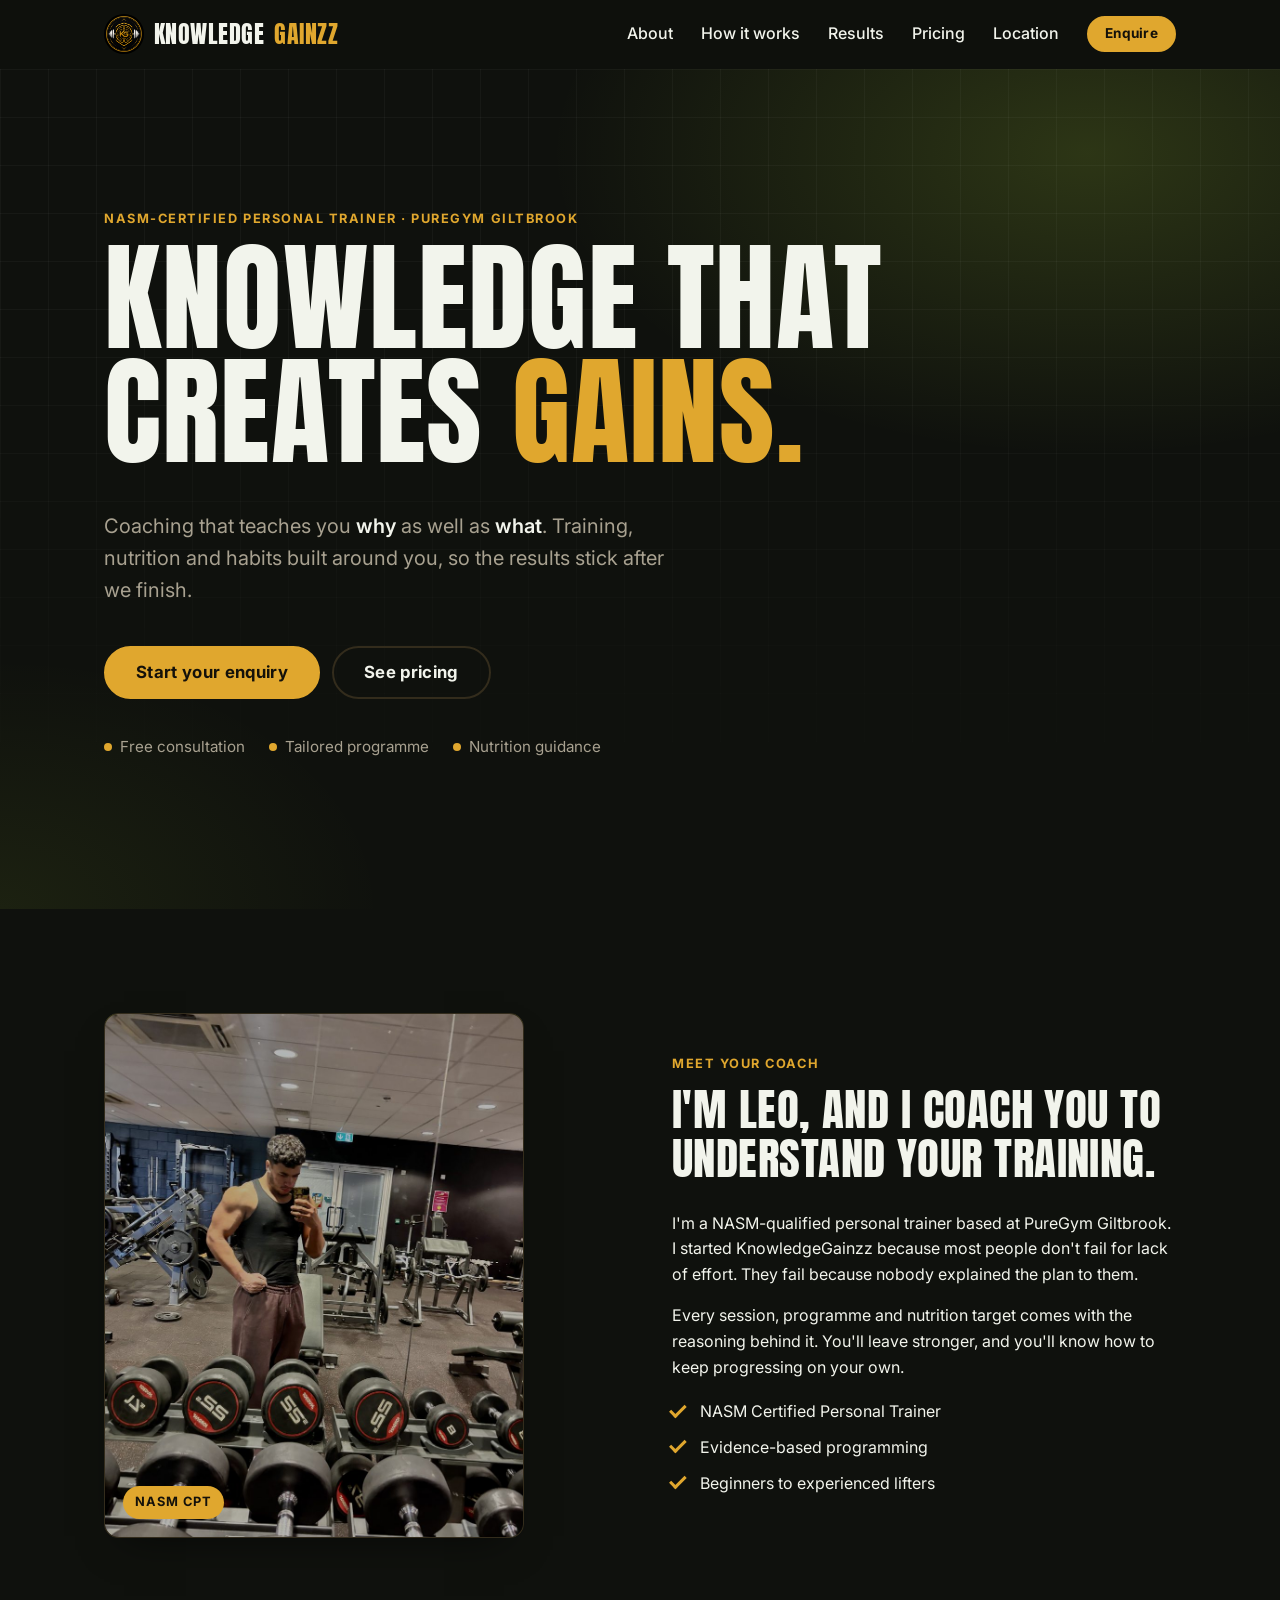
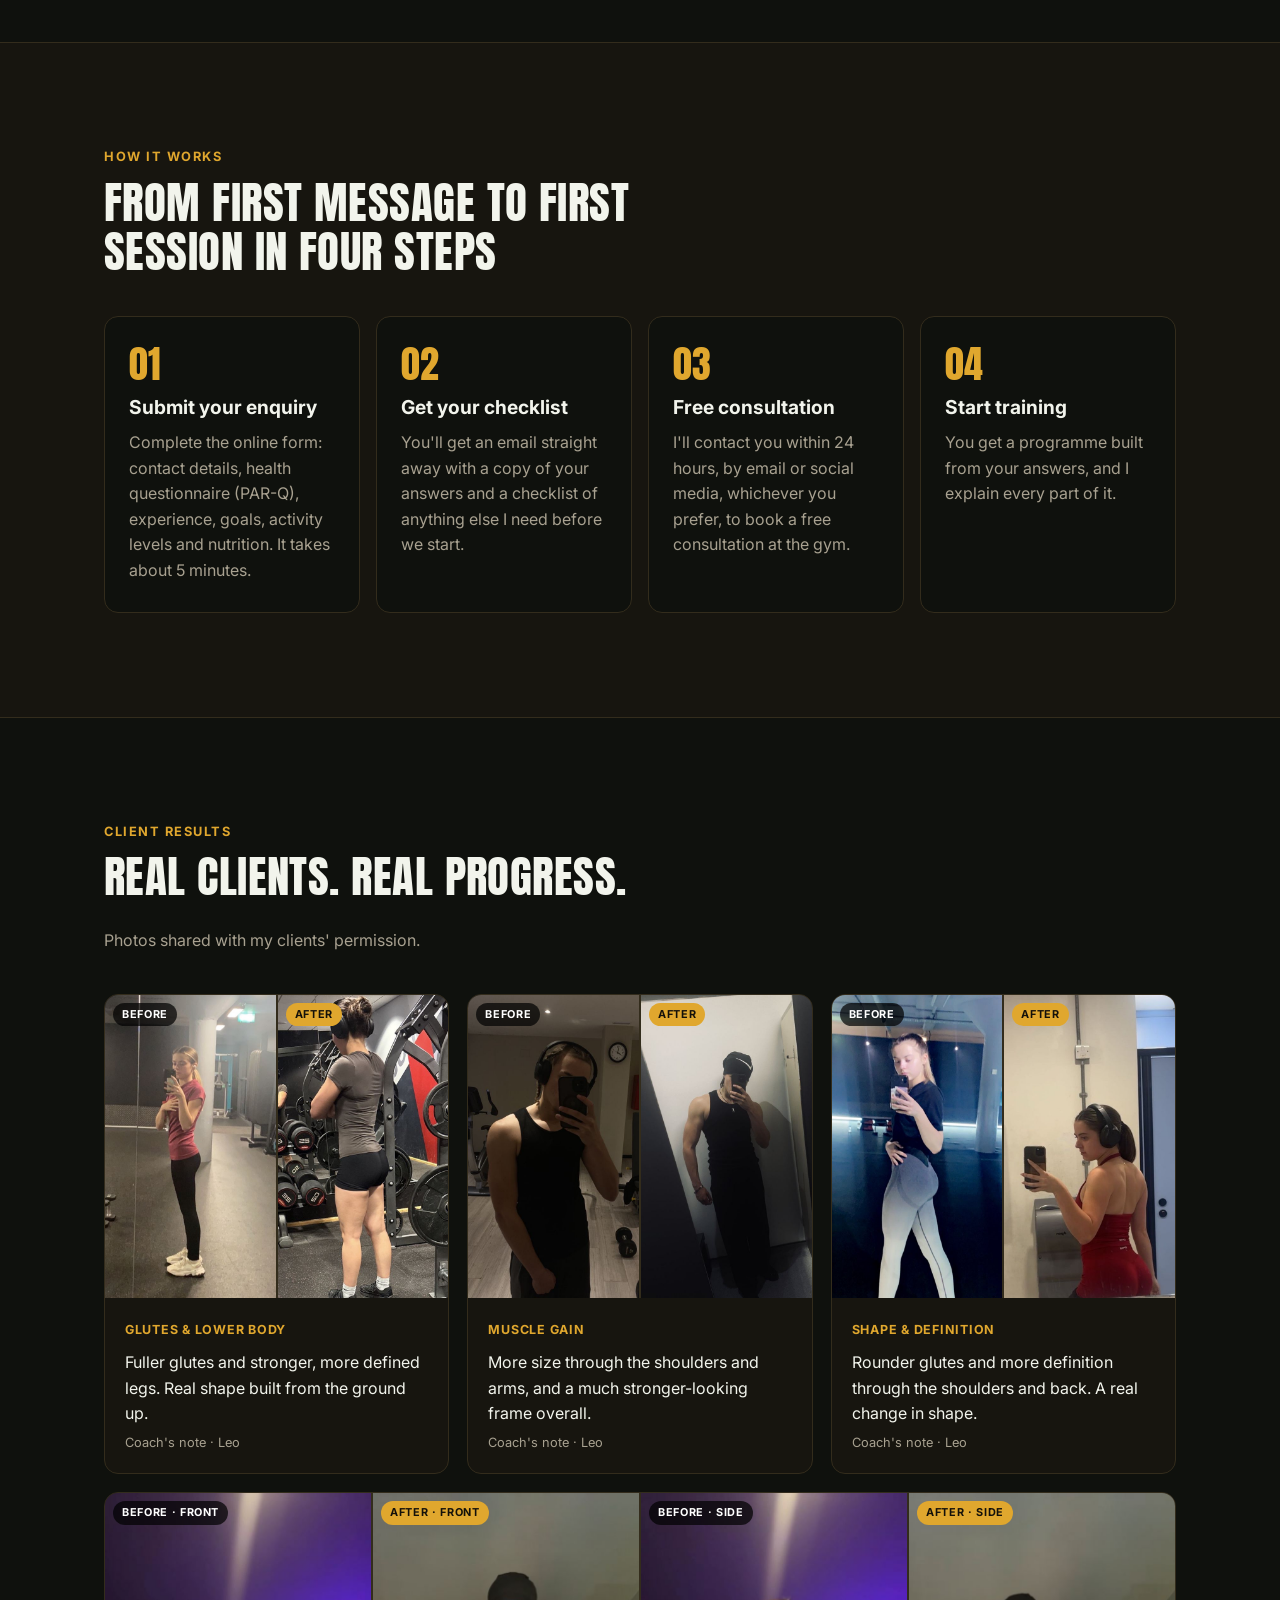
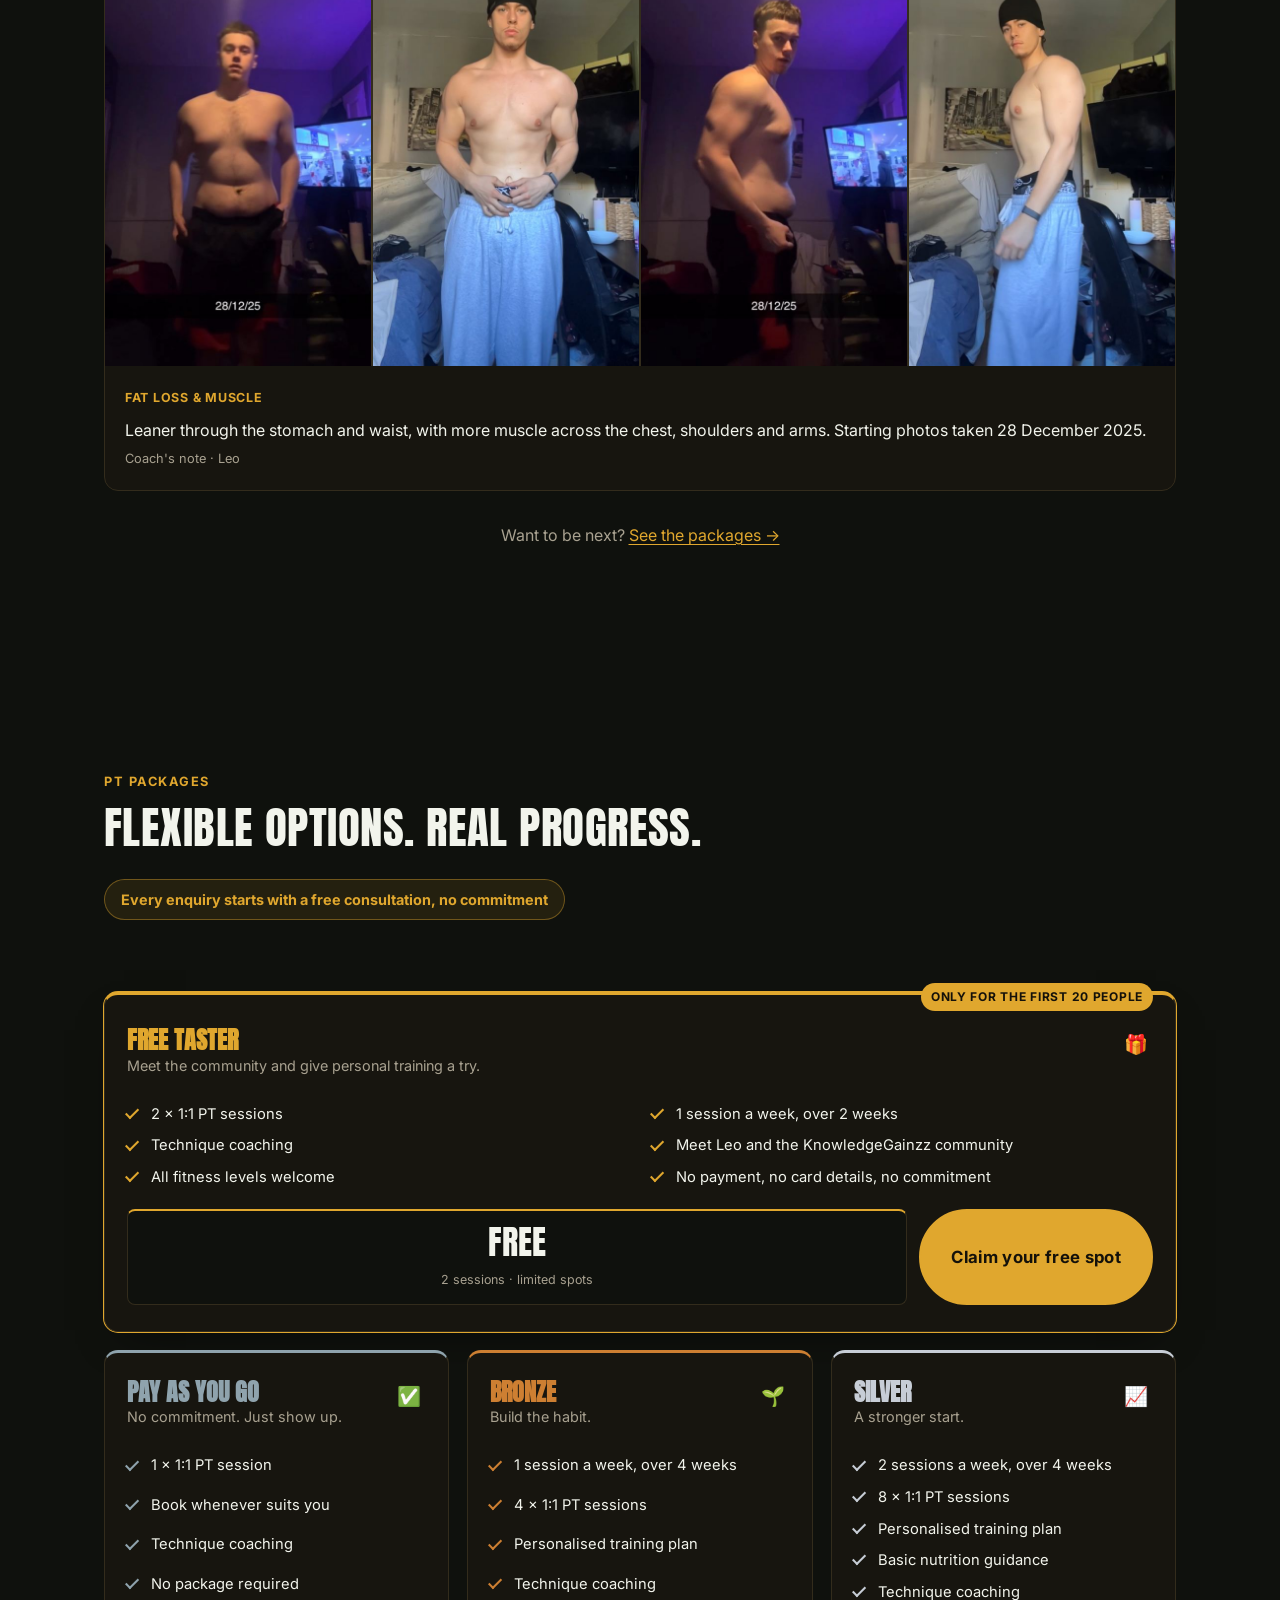
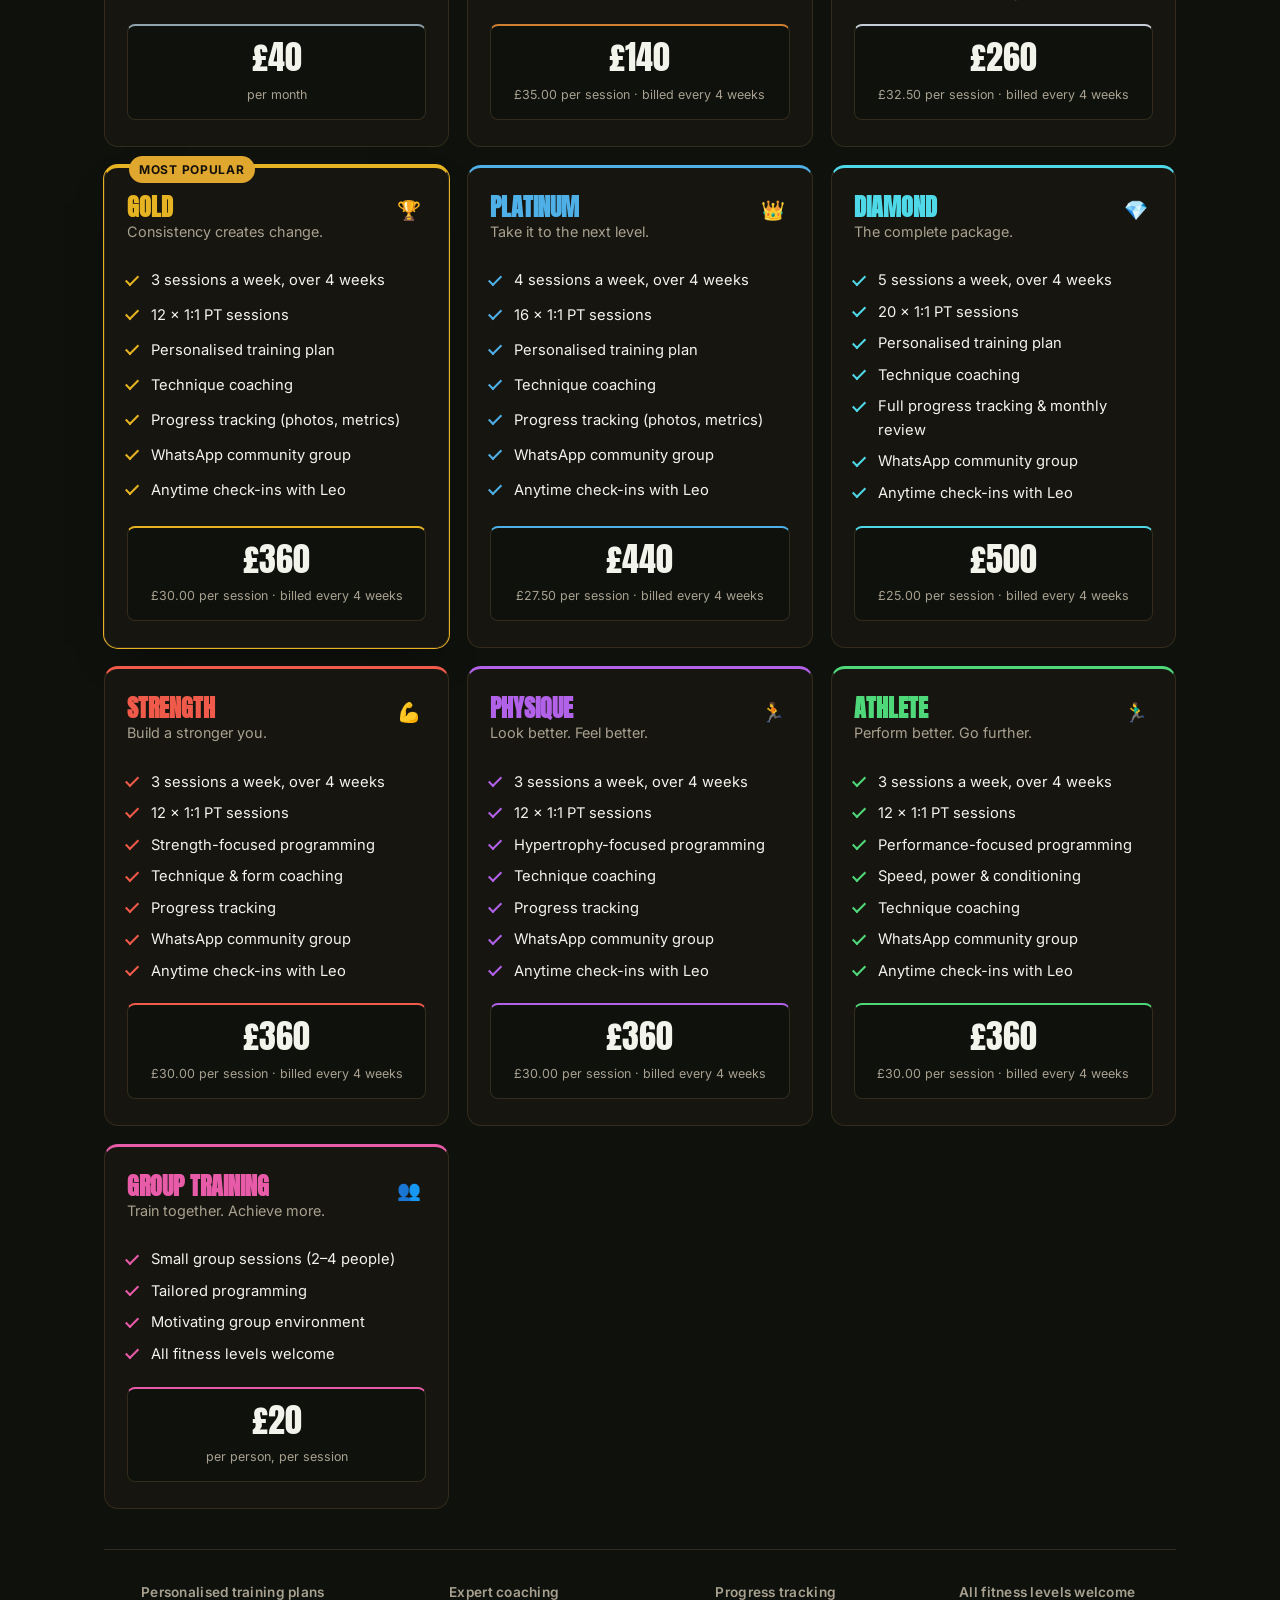
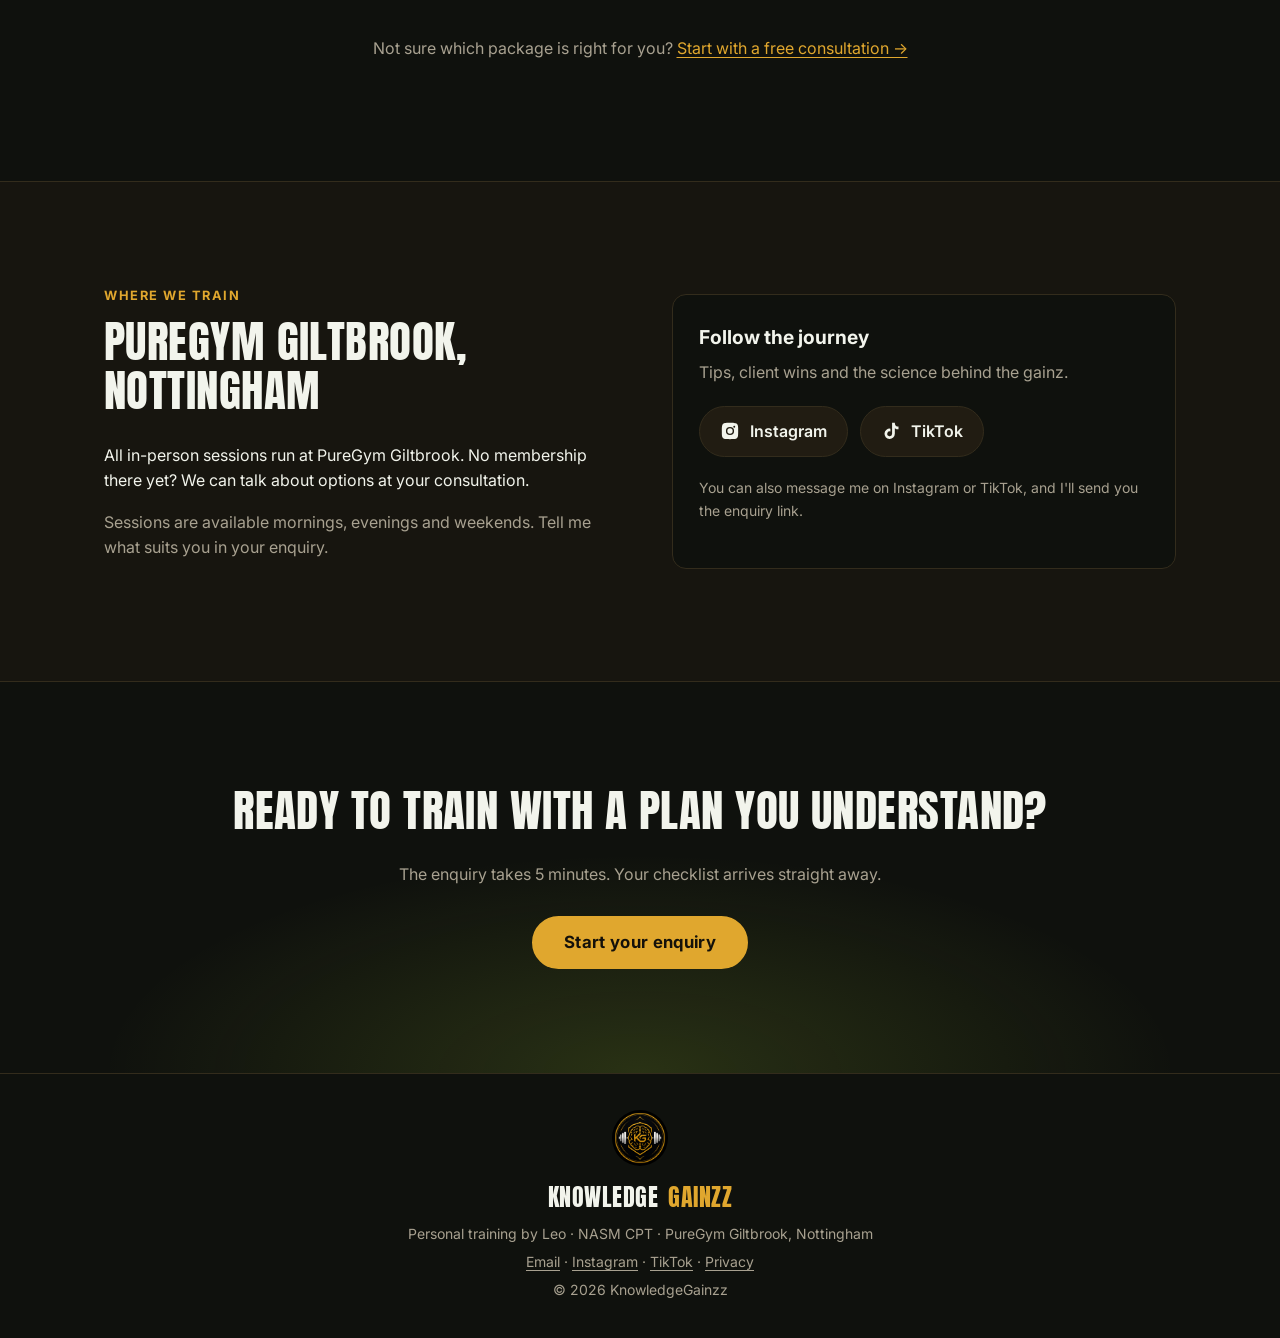
==== index.html @ 0b2695f0 "Reduce the free taster from 4 sessions to 2 Co-Authored-By: Claude Opus 5.5 <noreply@anthropic.com> " ====
<!DOCTYPE html>
<html lang="en-GB">
<head>
  <meta charset="UTF-8">
  <meta name="viewport" content="width=device-width, initial-scale=1">
  <title>KnowledgeGainzz | Personal Training at PureGym Giltbrook</title>
  <meta name="description" content="NASM-certified personal training with Leo at PureGym Giltbrook, Nottingham. Coaching built on knowledge: training, nutrition and habits that last.">
  <link rel="icon" href="assets/favicon.svg" type="image/svg+xml">
  <link rel="preconnect" href="https://fonts.googleapis.com">
  <link rel="preconnect" href="https://fonts.gstatic.com" crossorigin>
  <link href="https://fonts.googleapis.com/css2?family=Anton&family=Inter:wght@400;500;600;700&display=swap" rel="stylesheet">
  <link rel="stylesheet" href="css/styles.css">
</head>
<body>
  <a class="skip-link" href="#main">Skip to content</a>

  <header class="site-header">
    <div class="container nav-wrap">
      <a href="index.html" class="logo" aria-label="KnowledgeGainzz home">
        <img src="assets/logo.jpg" alt="" class="logo-img">
        Knowledge<span>Gainzz</span>
      </a>
      <button class="nav-toggle" aria-expanded="false" aria-controls="site-nav" aria-label="Open menu">
        <span></span><span></span><span></span>
      </button>
      <nav id="site-nav" class="site-nav">
        <a href="#about">About</a>
        <a href="#how">How it works</a>
        <a href="#results">Results</a>
        <a href="#pricing">Pricing</a>
        <a href="#location">Location</a>
        <a href="enquire.html" class="btn btn-sm">Enquire</a>
      </nav>
    </div>
  </header>

  <main id="main">
    <!-- HERO -->
    <section class="hero">
      <div class="container hero-inner">
        <p class="eyebrow">NASM-certified personal trainer &middot; PureGym Giltbrook</p>
        <h1 class="hero-title">Knowledge that<br>creates <span>gains.</span></h1>
        <p class="hero-sub">Coaching that teaches you <em>why</em> as well as <em>what</em>. Training, nutrition and habits built around you, so the results stick after we finish.</p>
        <div class="hero-actions">
          <a href="enquire.html" class="btn btn-lg">Start your enquiry</a>
          <a href="#pricing" class="btn btn-ghost btn-lg">See pricing</a>
        </div>
        <ul class="hero-points">
          <li>Free consultation</li>
          <li>Tailored programme</li>
          <li>Nutrition guidance</li>
        </ul>
      </div>
    </section>

    <!-- ABOUT -->
    <section id="about" class="section">
      <div class="container split reveal">
        <div class="about-card">
          <img class="about-photo" src="assets/leo-photo.jpg" alt="Leo, KnowledgeGainzz personal trainer, training at PureGym Giltbrook">
          <span class="badge">NASM CPT</span>
        </div>
        <div>
          <p class="eyebrow">Meet your coach</p>
          <h2>I'm Leo, and I coach you to understand your training.</h2>
          <p>I'm a NASM-qualified personal trainer based at PureGym Giltbrook. I started KnowledgeGainzz because most people don't fail for lack of effort. They fail because nobody explained the plan to them.</p>
          <p>Every session, programme and nutrition target comes with the reasoning behind it. You'll leave stronger, and you'll know how to keep progressing on your own.</p>
          <ul class="ticks">
            <li>NASM Certified Personal Trainer</li>
            <li>Evidence-based programming</li>
            <li>Beginners to experienced lifters</li>
          </ul>
        </div>
      </div>
    </section>

    <!-- HOW IT WORKS -->
    <section id="how" class="section section-alt">
      <div class="container">
        <div class="section-head reveal">
          <p class="eyebrow">How it works</p>
          <h2>From first message to first session in four steps</h2>
        </div>
        <ol class="steps">
          <li class="step reveal">
            <span class="step-num">01</span>
            <h3>Submit your enquiry</h3>
            <p>Complete the online form: contact details, health questionnaire (PAR-Q), experience, goals, activity levels and nutrition. It takes about 5 minutes.</p>
          </li>
          <li class="step reveal">
            <span class="step-num">02</span>
            <h3>Get your checklist</h3>
            <p>You'll get an email straight away with a copy of your answers and a checklist of anything else I need before we start.</p>
          </li>
          <li class="step reveal">
            <span class="step-num">03</span>
            <h3>Free consultation</h3>
            <p>I'll contact you within 24 hours, by email or social media, whichever you prefer, to book a free consultation at the gym.</p>
          </li>
          <li class="step reveal">
            <span class="step-num">04</span>
            <h3>Start training</h3>
            <p>You get a programme built from your answers, and I explain every part of it.</p>
          </li>
        </ol>
      </div>
    </section>

    <!-- CLIENT RESULTS -->
    <section id="results" class="section">
      <div class="container">
        <div class="section-head reveal">
          <p class="eyebrow">Client results</p>
          <h2>Real clients. Real progress.</h2>
          <p class="muted">Photos shared with my clients' permission.</p>
        </div>

        <div class="results-grid">
          <article class="result-card reveal">
            <div class="result-pair">
              <figure><img src="assets/results/client1-before.jpg" width="540" height="960" loading="lazy" alt="Client 1 before training with KnowledgeGainzz"><figcaption>Before</figcaption></figure>
              <figure class="after"><img src="assets/results/client1-after.jpg" width="540" height="960" loading="lazy" alt="Client 1 after training with KnowledgeGainzz"><figcaption>After</figcaption></figure>
            </div>
            <div class="result-body">
              <span class="result-tag">Glutes &amp; lower body</span>
              <p class="result-note">Fuller glutes and stronger, more defined legs. Real shape built from the ground up.</p>
              <p class="result-by">Coach's note &middot; Leo</p>
            </div>
          </article>

          <article class="result-card reveal">
            <div class="result-pair">
              <figure><img src="assets/results/client2-before.jpg" width="540" height="960" loading="lazy" alt="Client 2 before training with KnowledgeGainzz"><figcaption>Before</figcaption></figure>
              <figure class="after"><img src="assets/results/client2-after.jpg" width="540" height="960" loading="lazy" alt="Client 2 after training with KnowledgeGainzz"><figcaption>After</figcaption></figure>
            </div>
            <div class="result-body">
              <span class="result-tag">Muscle gain</span>
              <p class="result-note">More size through the shoulders and arms, and a much stronger-looking frame overall.</p>
              <p class="result-by">Coach's note &middot; Leo</p>
            </div>
          </article>

          <article class="result-card reveal">
            <div class="result-pair">
              <figure><img src="assets/results/client3-before.jpg" width="540" height="960" loading="lazy" alt="Client 3 before training with KnowledgeGainzz"><figcaption>Before</figcaption></figure>
              <figure class="after"><img src="assets/results/client3-after.jpg" width="540" height="960" loading="lazy" alt="Client 3 after training with KnowledgeGainzz"><figcaption>After</figcaption></figure>
            </div>
            <div class="result-body">
              <span class="result-tag">Shape &amp; definition</span>
              <p class="result-note">Rounder glutes and more definition through the shoulders and back. A real change in shape.</p>
              <p class="result-by">Coach's note &middot; Leo</p>
            </div>
          </article>

          <article class="result-card result-card-wide reveal">
            <div class="result-pair">
              <figure><img src="assets/results/client4-front-before.jpg" width="540" height="960" loading="lazy" alt="Client 4 front view before training with KnowledgeGainzz"><figcaption>Before &middot; front</figcaption></figure>
              <figure class="after"><img src="assets/results/client4-front-after.jpg" width="540" height="960" loading="lazy" alt="Client 4 front view after training with KnowledgeGainzz"><figcaption>After &middot; front</figcaption></figure>
              <figure><img src="assets/results/client4-side-before.jpg" width="540" height="960" loading="lazy" alt="Client 4 side view before training with KnowledgeGainzz"><figcaption>Before &middot; side</figcaption></figure>
              <figure class="after"><img src="assets/results/client4-side-after.jpg" width="540" height="960" loading="lazy" alt="Client 4 side view after training with KnowledgeGainzz"><figcaption>After &middot; side</figcaption></figure>
            </div>
            <div class="result-body">
              <span class="result-tag">Fat loss &amp; muscle</span>
              <p class="result-note">Leaner through the stomach and waist, with more muscle across the chest, shoulders and arms. Starting photos taken 28 December 2025.</p>
              <p class="result-by">Coach's note &middot; Leo</p>
            </div>
          </article>
        </div>

        <p class="center muted reveal" style="margin-top: 32px;">Want to be next? <a href="#pricing">See the packages &rarr;</a></p>
      </div>
    </section>

    <!-- PRICING -->
    <section id="pricing" class="section">
      <div class="container">
        <div class="section-head reveal">
          <p class="eyebrow">PT packages</p>
          <h2>Flexible options. Real progress.</h2>
          <p class="pricing-note">Every enquiry starts with a free consultation, no commitment</p>
        </div>

        <div class="pricing-grid">
          <article class="price-card tier-free price-card-featured price-card-free reveal" id="free-taster">
            <span class="card-tag card-tag-right">Only for the first 20 people</span>
            <div class="price-head">
              <div>
                <h3 class="price-name">Free Taster</h3>
                <p class="price-tagline">Meet the community and give personal training a try.</p>
              </div>
              <span class="price-icon" aria-hidden="true">&#127873;</span>
            </div>
            <ul class="price-features">
              <li>2 &times; 1:1 PT sessions</li>
              <li>1 session a week, over 2 weeks</li>
              <li>Technique coaching</li>
              <li>Meet Leo and the KnowledgeGainzz community</li>
              <li>All fitness levels welcome</li>
              <li>No payment, no card details, no commitment</li>
            </ul>
            <div class="price-free-foot">
              <div class="price-tag">
                <span class="price-amount">FREE</span>
                <span class="price-per">2 sessions &middot; limited spots</span>
              </div>
              <a class="btn btn-lg" href="enquire.html?bundle=free">Claim your free spot</a>
            </div>
          </article>

          <article class="price-card tier-payg reveal">
            <div class="price-head">
              <div>
                <h3 class="price-name">Pay As You Go</h3>
                <p class="price-tagline">No commitment. Just show up.</p>
              </div>
              <span class="price-icon" aria-hidden="true">&#9989;</span>
            </div>
            <ul class="price-features">
              <li>1 &times; 1:1 PT session</li>
              <li>Book whenever suits you</li>
              <li>Technique coaching</li>
              <li>No package required</li>
            </ul>
            <div class="price-tag">
              <span class="price-amount">&pound;40</span>
              <span class="price-per">per month</span>
            </div>
          </article>

          <article class="price-card tier-bronze reveal">
            <div class="price-head">
              <div>
                <h3 class="price-name">Bronze</h3>
                <p class="price-tagline">Build the habit.</p>
              </div>
              <span class="price-icon" aria-hidden="true">&#127793;</span>
            </div>
            <ul class="price-features">
              <li>1 session a week, over 4 weeks</li>
              <li>4 &times; 1:1 PT sessions</li>
              <li>Personalised training plan</li>
              <li>Technique coaching</li>
            </ul>
            <div class="price-tag">
              <span class="price-amount">&pound;140</span>
              <span class="price-per">&pound;35.00 per session &middot; billed every 4 weeks</span>
            </div>
          </article>

          <article class="price-card tier-silver reveal">
            <div class="price-head">
              <div>
                <h3 class="price-name">Silver</h3>
                <p class="price-tagline">A stronger start.</p>
              </div>
              <span class="price-icon" aria-hidden="true">&#128200;</span>
            </div>
            <ul class="price-features">
              <li>2 sessions a week, over 4 weeks</li>
              <li>8 &times; 1:1 PT sessions</li>
              <li>Personalised training plan</li>
              <li>Basic nutrition guidance</li>
              <li>Technique coaching</li>
            </ul>
            <div class="price-tag">
              <span class="price-amount">&pound;260</span>
              <span class="price-per">&pound;32.50 per session &middot; billed every 4 weeks</span>
            </div>
          </article>

          <article class="price-card tier-gold price-card-featured reveal">
            <span class="card-tag">Most popular</span>
            <div class="price-head">
              <div>
                <h3 class="price-name">Gold</h3>
                <p class="price-tagline">Consistency creates change.</p>
              </div>
              <span class="price-icon" aria-hidden="true">&#127942;</span>
            </div>
            <ul class="price-features">
              <li>3 sessions a week, over 4 weeks</li>
              <li>12 &times; 1:1 PT sessions</li>
              <li>Personalised training plan</li>
              <li>Technique coaching</li>
              <li>Progress tracking (photos, metrics)</li>
              <li>WhatsApp community group</li>
              <li>Anytime check-ins with Leo</li>
            </ul>
            <div class="price-tag">
              <span class="price-amount">&pound;360</span>
              <span class="price-per">&pound;30.00 per session &middot; billed every 4 weeks</span>
            </div>
          </article>

          <article class="price-card tier-platinum reveal">
            <div class="price-head">
              <div>
                <h3 class="price-name">Platinum</h3>
                <p class="price-tagline">Take it to the next level.</p>
              </div>
              <span class="price-icon" aria-hidden="true">&#128081;</span>
            </div>
            <ul class="price-features">
              <li>4 sessions a week, over 4 weeks</li>
              <li>16 &times; 1:1 PT sessions</li>
              <li>Personalised training plan</li>
              <li>Technique coaching</li>
              <li>Progress tracking (photos, metrics)</li>
              <li>WhatsApp community group</li>
              <li>Anytime check-ins with Leo</li>
            </ul>
            <div class="price-tag">
              <span class="price-amount">&pound;440</span>
              <span class="price-per">&pound;27.50 per session &middot; billed every 4 weeks</span>
            </div>
          </article>

          <article class="price-card tier-diamond reveal">
            <div class="price-head">
              <div>
                <h3 class="price-name">Diamond</h3>
                <p class="price-tagline">The complete package.</p>
              </div>
              <span class="price-icon" aria-hidden="true">&#128142;</span>
            </div>
            <ul class="price-features">
              <li>5 sessions a week, over 4 weeks</li>
              <li>20 &times; 1:1 PT sessions</li>
              <li>Personalised training plan</li>
              <li>Technique coaching</li>
              <li>Full progress tracking &amp; monthly review</li>
              <li>WhatsApp community group</li>
              <li>Anytime check-ins with Leo</li>
            </ul>
            <div class="price-tag">
              <span class="price-amount">&pound;500</span>
              <span class="price-per">&pound;25.00 per session &middot; billed every 4 weeks</span>
            </div>
          </article>

          <article class="price-card tier-strength reveal">
            <div class="price-head">
              <div>
                <h3 class="price-name">Strength</h3>
                <p class="price-tagline">Build a stronger you.</p>
              </div>
              <span class="price-icon" aria-hidden="true">&#128170;</span>
            </div>
            <ul class="price-features">
              <li>3 sessions a week, over 4 weeks</li>
              <li>12 &times; 1:1 PT sessions</li>
              <li>Strength-focused programming</li>
              <li>Technique &amp; form coaching</li>
              <li>Progress tracking</li>
              <li>WhatsApp community group</li>
              <li>Anytime check-ins with Leo</li>
            </ul>
            <div class="price-tag">
              <span class="price-amount">&pound;360</span>
              <span class="price-per">&pound;30.00 per session &middot; billed every 4 weeks</span>
            </div>
          </article>

          <article class="price-card tier-physique reveal">
            <div class="price-head">
              <div>
                <h3 class="price-name">Physique</h3>
                <p class="price-tagline">Look better. Feel better.</p>
              </div>
              <span class="price-icon" aria-hidden="true">&#127939;</span>
            </div>
            <ul class="price-features">
              <li>3 sessions a week, over 4 weeks</li>
              <li>12 &times; 1:1 PT sessions</li>
              <li>Hypertrophy-focused programming</li>
              <li>Technique coaching</li>
              <li>Progress tracking</li>
              <li>WhatsApp community group</li>
              <li>Anytime check-ins with Leo</li>
            </ul>
            <div class="price-tag">
              <span class="price-amount">&pound;360</span>
              <span class="price-per">&pound;30.00 per session &middot; billed every 4 weeks</span>
            </div>
          </article>

          <article class="price-card tier-athlete reveal">
            <div class="price-head">
              <div>
                <h3 class="price-name">Athlete</h3>
                <p class="price-tagline">Perform better. Go further.</p>
              </div>
              <span class="price-icon" aria-hidden="true">&#127939;&#8205;&#9794;&#65039;</span>
            </div>
            <ul class="price-features">
              <li>3 sessions a week, over 4 weeks</li>
              <li>12 &times; 1:1 PT sessions</li>
              <li>Performance-focused programming</li>
              <li>Speed, power &amp; conditioning</li>
              <li>Technique coaching</li>
              <li>WhatsApp community group</li>
              <li>Anytime check-ins with Leo</li>
            </ul>
            <div class="price-tag">
              <span class="price-amount">&pound;360</span>
              <span class="price-per">&pound;30.00 per session &middot; billed every 4 weeks</span>
            </div>
          </article>

          <article class="price-card tier-group reveal">
            <div class="price-head">
              <div>
                <h3 class="price-name">Group Training</h3>
                <p class="price-tagline">Train together. Achieve more.</p>
              </div>
              <span class="price-icon" aria-hidden="true">&#128101;</span>
            </div>
            <ul class="price-features">
              <li>Small group sessions (2&ndash;4 people)</li>
              <li>Tailored programming</li>
              <li>Motivating group environment</li>
              <li>All fitness levels welcome</li>
            </ul>
            <div class="price-tag">
              <span class="price-amount">&pound;20</span>
              <span class="price-per">per person, per session</span>
            </div>
          </article>
        </div>

        <div class="pricing-perks reveal">
          <div>Personalised training plans</div>
          <div>Expert coaching</div>
          <div>Progress tracking</div>
          <div>All fitness levels welcome</div>
        </div>

        <p class="center muted reveal" style="margin-top: 32px;">Not sure which package is right for you? <a href="enquire.html">Start with a free consultation &rarr;</a></p>
      </div>
    </section>

    <!-- LOCATION + SOCIALS -->
    <section id="location" class="section section-alt">
      <div class="container split reveal">
        <div>
          <p class="eyebrow">Where we train</p>
          <h2>PureGym Giltbrook, Nottingham</h2>
          <p>All in-person sessions run at PureGym Giltbrook. No membership there yet? We can talk about options at your consultation.</p>
          <p class="muted">Sessions are available mornings, evenings and weekends. Tell me what suits you in your enquiry.</p>
        </div>
        <div class="social-box">
          <h3>Follow the journey</h3>
          <p>Tips, client wins and the science behind the gainz.</p>
          <div class="social-links">
            <a data-social="instagram" href="#" target="_blank" rel="noopener" class="social-btn">
              <svg viewBox="0 0 24 24" aria-hidden="true"><path d="M12 2.2c3.2 0 3.6 0 4.8.1 1.2.1 1.8.2 2.2.4.6.2 1 .5 1.4.9.4.4.7.8.9 1.4.2.4.4 1 .4 2.2.1 1.3.1 1.6.1 4.8s0 3.6-.1 4.8c-.1 1.2-.2 1.8-.4 2.2-.2.6-.5 1-.9 1.4-.4.4-.8.7-1.4.9-.4.2-1 .4-2.2.4-1.3.1-1.6.1-4.8.1s-3.6 0-4.8-.1c-1.2-.1-1.8-.2-2.2-.4-.6-.2-1-.5-1.4-.9-.4-.4-.7-.8-.9-1.4-.2-.4-.4-1-.4-2.2C2.2 15.6 2.2 15.2 2.2 12s0-3.6.1-4.8c.1-1.2.2-1.8.4-2.2.2-.6.5-1 .9-1.4.4-.4.8-.7 1.4-.9.4-.2 1-.4 2.2-.4C8.4 2.2 8.8 2.2 12 2.2zm0 4.9a4.9 4.9 0 1 0 0 9.8 4.9 4.9 0 0 0 0-9.8zm0 8.1a3.2 3.2 0 1 1 0-6.4 3.2 3.2 0 0 1 0 6.4zm5.1-9.4a1.1 1.1 0 1 0 0 2.3 1.1 1.1 0 0 0 0-2.3z"/></svg>
              Instagram
            </a>
            <a data-social="tiktok" href="#" target="_blank" rel="noopener" class="social-btn">
              <svg viewBox="0 0 24 24" aria-hidden="true"><path d="M16.6 2h-3.3v13.4a2.9 2.9 0 1 1-2-2.8V9.2a6.2 6.2 0 1 0 5.3 6.2V8.6a7.6 7.6 0 0 0 4.4 1.4V6.7a4.4 4.4 0 0 1-4.4-4.4z"/></svg>
              TikTok
            </a>
          </div>
          <p class="small muted">You can also message me on Instagram or TikTok, and I'll send you the enquiry link.</p>
        </div>
      </div>
    </section>

    <!-- FINAL CTA -->
    <section class="section cta-band">
      <div class="container center reveal">
        <h2>Ready to train with a plan you understand?</h2>
        <p>The enquiry takes 5 minutes. Your checklist arrives straight away.</p>
        <a href="enquire.html" class="btn btn-lg">Start your enquiry</a>
      </div>
    </section>
  </main>

  <footer class="site-footer">
    <div class="container footer-inner">
      <img src="assets/logo.jpg" alt="KnowledgeGainzz" class="footer-logo-img">
      <p class="logo" style="justify-content:center;">Knowledge<span>Gainzz</span></p>
      <p class="small muted">Personal training by Leo &middot; NASM CPT &middot; PureGym Giltbrook, Nottingham</p>
      <p class="small muted">
        <a data-email href="#">Email</a> &middot;
        <a data-social="instagram" href="#" target="_blank" rel="noopener">Instagram</a> &middot;
        <a data-social="tiktok" href="#" target="_blank" rel="noopener">TikTok</a> &middot;
        <a href="privacy.html">Privacy</a>
      </p>
      <p class="small muted">&copy; <span data-year></span> KnowledgeGainzz</p>
    </div>
  </footer>

  <script src="js/config.js"></script>
  <script src="js/main.js"></script>
</body>
</html>
---- css/styles.css ----
/* ==========================================================
   KnowledgeGainzz — styles
   Plain CSS, mobile-first. Brand colours live in :root.
   ========================================================== */

:root {
  --bg: #0f110d;
  --surface: #17150f;
  --surface-2: #211c12;
  --border: #332c1c;
  --text: #f2f4ec;
  --muted: #a8a190;
  --accent: #e0a72e;
  --accent-hover: #f2ba4a;
  --accent-ink: #14110a;
  --warn: #ffb547;
  --error: #ff6b5b;

  /* pricing tier accents */
  --tier-payg: #8fa3ad;
  --tier-bronze: #cd7f32;
  --tier-silver: #c7cdd6;
  --tier-gold: #e6b422;
  --tier-platinum: #4fb0e8;
  --tier-diamond: #4fd8e8;
  --tier-strength: #ef5a4a;
  --tier-physique: #b262e8;
  --tier-athlete: #4fd87a;
  --tier-group: #e85ba8;

  --font-display: "Anton", "Arial Narrow", Impact, sans-serif;
  --font-body: "Inter", system-ui, -apple-system, "Segoe UI", Roboto, sans-serif;

  --radius: 14px;
  --radius-sm: 8px;
  --max: 1120px;
  --gutter: 16px;
  --shadow: 0 18px 40px -20px rgba(0, 0, 0, 0.6);
}

*, *::before, *::after { box-sizing: border-box; }
/* display rules like .btn { display: inline-flex } would otherwise override the hidden attribute */
[hidden] { display: none !important; }

html { scroll-behavior: smooth; scroll-padding-top: 80px; }

body {
  margin: 0;
  background: var(--bg);
  color: var(--text);
  font-family: var(--font-body);
  font-size: 1rem;
  line-height: 1.6;
  -webkit-font-smoothing: antialiased;
  overflow-x: hidden;
}

img, svg { max-width: 100%; display: block; }

a { color: var(--accent); text-underline-offset: 3px; }
a:hover { color: var(--accent-hover); }

h1, h2, h3 { line-height: 1.1; margin: 0 0 0.6em; }
h1, h2 {
  font-family: var(--font-display);
  font-weight: 400;
  letter-spacing: 0.01em;
  text-transform: uppercase;
}
h2 { font-size: clamp(1.9rem, 4.5vw, 2.8rem); }
h3 { font-size: 1.2rem; font-weight: 700; }
p { margin: 0 0 1em; }

:focus-visible { outline: 3px solid var(--accent); outline-offset: 3px; }

.skip-link {
  position: absolute; left: -999px; top: 8px;
  background: var(--accent); color: var(--accent-ink);
  padding: 8px 14px; border-radius: var(--radius-sm); z-index: 100;
}
.skip-link:focus { left: 8px; }

/* ---------- layout ---------- */

.container { width: 100%; max-width: var(--max); margin: 0 auto; padding: 0 var(--gutter); }
.container.narrow { max-width: 760px; }

.section { padding: 72px 0; }
.section-alt { background: var(--surface); border-block: 1px solid var(--border); }
.section-head { max-width: 640px; margin-bottom: 40px; }

.split { display: grid; gap: 40px; align-items: center; }

.center { text-align: center; }
.muted { color: var(--muted); }
.small { font-size: 0.875rem; }

.eyebrow {
  font-size: 0.8rem; font-weight: 700; letter-spacing: 0.12em;
  text-transform: uppercase; color: var(--accent); margin-bottom: 0.8em;
}

@media (min-width: 820px) {
  .section { padding: 104px 0; }
  .split { grid-template-columns: 1fr 1fr; gap: 64px; }
  :root { --gutter: 24px; }
}

/* ---------- buttons ---------- */

.btn {
  display: inline-flex; align-items: center; justify-content: center; gap: 8px;
  padding: 12px 22px;
  background: var(--accent); color: var(--accent-ink);
  font: 700 0.95rem/1 var(--font-body);
  letter-spacing: 0.02em;
  text-decoration: none;
  border: 2px solid var(--accent);
  border-radius: 999px;
  cursor: pointer;
  transition: transform 0.15s ease, background 0.15s ease, box-shadow 0.15s ease;
}
.btn:hover { background: var(--accent-hover); border-color: var(--accent-hover); color: var(--accent-ink); transform: translateY(-2px); box-shadow: 0 10px 24px -10px rgba(200, 245, 66, 0.55); }
.btn:disabled { opacity: 0.6; cursor: progress; transform: none; }
.btn-lg { padding: 16px 30px; font-size: 1.05rem; }
.btn-sm { padding: 9px 16px; font-size: 0.85rem; }
.btn-ghost { background: transparent; color: var(--text); border-color: var(--border); }
.btn-ghost:hover { background: var(--surface-2); color: var(--text); border-color: var(--muted); box-shadow: none; }

.link-btn {
  background: none; border: 0; padding: 0; margin-left: auto;
  color: var(--accent); font: 600 0.85rem var(--font-body); cursor: pointer;
  text-decoration: underline; text-underline-offset: 3px;
}

/* ---------- header / nav ---------- */

.site-header {
  position: sticky; top: 0; z-index: 50;
  background: rgba(15, 17, 13, 0.85);
  backdrop-filter: blur(10px);
  -webkit-backdrop-filter: blur(10px);
  border-bottom: 1px solid transparent;
  transition: border-color 0.2s ease;
}
.site-header.is-scrolled { border-bottom-color: var(--border); }

.nav-wrap { display: flex; align-items: center; justify-content: space-between; height: 68px; }

.logo {
  display: inline-flex; align-items: center; gap: 10px;
  font-family: var(--font-display); font-size: 1.5rem; text-transform: uppercase;
  color: var(--text); text-decoration: none; letter-spacing: 0.02em; margin: 0;
}
.logo span { color: var(--accent); }
.logo:hover { color: var(--text); }
.logo-img {
  width: 40px; height: 40px; border-radius: 50%;
  object-fit: cover; flex-shrink: 0;
}
.footer-logo-img { width: 56px; height: 56px; border-radius: 50%; margin: 0 auto 6px; }

.nav-toggle {
  display: inline-flex; flex-direction: column; gap: 5px;
  background: none; border: 0; padding: 10px; cursor: pointer;
}
.nav-toggle span { width: 24px; height: 2px; background: var(--text); border-radius: 2px; transition: transform 0.2s ease, opacity 0.2s ease; }
.nav-toggle[aria-expanded="true"] span:nth-child(1) { transform: translateY(7px) rotate(45deg); }
.nav-toggle[aria-expanded="true"] span:nth-child(2) { opacity: 0; }
.nav-toggle[aria-expanded="true"] span:nth-child(3) { transform: translateY(-7px) rotate(-45deg); }

.site-nav {
  position: absolute; top: 68px; left: 0; right: 0;
  display: none; flex-direction: column; gap: 4px;
  padding: 12px var(--gutter) 20px;
  background: var(--bg); border-bottom: 1px solid var(--border);
}
.site-nav.is-open { display: flex; }
.site-nav a:not(.btn) { color: var(--text); text-decoration: none; font-weight: 500; padding: 10px 0; }
.site-nav a:not(.btn):hover { color: var(--accent); }
.site-nav .btn { margin-top: 8px; }

.site-nav-static { position: static; display: flex; flex-direction: row; padding: 0; border: 0; background: none; }

@media (min-width: 820px) {
  .nav-toggle { display: none; }
  .site-nav {
    position: static; display: flex; flex-direction: row; align-items: center; gap: 28px;
    padding: 0; background: none; border: 0;
  }
  .site-nav .btn { margin-top: 0; }
}

/* ---------- hero ---------- */

.hero {
  position: relative;
  padding: 88px 0 96px;
  background:
    radial-gradient(ellipse 70% 60% at 85% 10%, rgba(200, 245, 66, 0.16), transparent 60%),
    radial-gradient(ellipse 50% 50% at 0% 100%, rgba(200, 245, 66, 0.07), transparent 60%),
    var(--bg);
  overflow: hidden;
}
.hero::after {
  /* faint grid texture */
  content: ""; position: absolute; inset: 0; pointer-events: none;
  background-image:
    linear-gradient(rgba(255, 255, 255, 0.035) 1px, transparent 1px),
    linear-gradient(90deg, rgba(255, 255, 255, 0.035) 1px, transparent 1px);
  background-size: 48px 48px;
  mask-image: linear-gradient(to bottom, #000 30%, transparent 90%);
  -webkit-mask-image: linear-gradient(to bottom, #000 30%, transparent 90%);
}
.hero-inner { position: relative; z-index: 1; }

.hero-title {
  font-size: clamp(3rem, 12vw, 7.5rem);
  line-height: 0.95;
  margin-bottom: 0.35em;
}
.hero-title span { color: var(--accent); }

.hero-sub { font-size: clamp(1.05rem, 2.2vw, 1.25rem); color: var(--muted); max-width: 580px; margin-bottom: 2em; }
.hero-sub em { color: var(--text); font-style: normal; font-weight: 600; }

.hero-actions { display: flex; flex-wrap: wrap; gap: 12px; margin-bottom: 36px; }

.hero-points { list-style: none; padding: 0; margin: 0; display: flex; flex-wrap: wrap; gap: 10px 24px; }
.hero-points li { display: flex; align-items: center; gap: 8px; font-size: 0.95rem; color: var(--muted); }
.hero-points li::before {
  content: ""; width: 8px; height: 8px; border-radius: 50%; background: var(--accent);
}

@media (min-width: 820px) {
  .hero { padding: 140px 0 150px; }
}

/* ---------- about ---------- */

.about-card {
  position: relative;
  aspect-ratio: 4 / 5; max-width: 420px; width: 100%;
  border-radius: var(--radius);
  background:
    linear-gradient(160deg, rgba(200, 245, 66, 0.22), transparent 55%),
    var(--surface-2);
  border: 1px solid var(--border);
  display: grid; place-items: center;
  box-shadow: var(--shadow);
}
.about-initial { font-family: var(--font-display); font-size: 11rem; color: var(--accent); line-height: 1; opacity: 0.9; }
.about-photo { width: 100%; height: 100%; object-fit: cover; border-radius: var(--radius); }
.badge {
  position: absolute; bottom: 18px; left: 18px;
  background: var(--accent); color: var(--accent-ink);
  font-weight: 700; font-size: 0.8rem; letter-spacing: 0.08em;
  padding: 6px 12px; border-radius: 999px;
}

.ticks { list-style: none; padding: 0; margin: 1.2em 0 0; display: grid; gap: 10px; }
.ticks li { position: relative; padding-left: 28px; }
.ticks li::before {
  content: ""; position: absolute; left: 0; top: 0.45em;
  width: 16px; height: 9px;
  border-left: 3px solid var(--accent); border-bottom: 3px solid var(--accent);
  transform: rotate(-45deg) translateY(-3px);
}

/* ---------- steps ---------- */

.steps { list-style: none; padding: 0; margin: 0; display: grid; gap: 16px; counter-reset: none; }
.step {
  background: var(--bg); border: 1px solid var(--border); border-radius: var(--radius);
  padding: 28px 24px;
}
.step-num { display: block; font-family: var(--font-display); font-size: 2.4rem; color: var(--accent); line-height: 1; margin-bottom: 14px; }
.step p { color: var(--muted); margin: 0; }

@media (min-width: 640px) { .steps { grid-template-columns: repeat(2, 1fr); } }
@media (min-width: 1000px) { .steps { grid-template-columns: repeat(4, 1fr); } }

/* ---------- service cards ---------- */

.cards { display: grid; gap: 20px; margin-bottom: 36px; }
.card {
  position: relative;
  background: var(--surface); border: 1px solid var(--border); border-radius: var(--radius);
  padding: 32px 26px;
}
.card p { color: var(--muted); }
.card-featured { border-color: var(--accent); box-shadow: 0 0 0 1px var(--accent), var(--shadow); }
.card-tag {
  position: absolute; top: -12px; left: 24px;
  background: var(--accent); color: var(--accent-ink);
  font-size: 0.75rem; font-weight: 700; letter-spacing: 0.06em; text-transform: uppercase;
  padding: 4px 10px; border-radius: 999px;
}

@media (min-width: 900px) { .cards { grid-template-columns: repeat(3, 1fr); } }

/* ---------- pricing ---------- */

.pricing-note {
  display: inline-flex; align-items: center; gap: 8px;
  background: rgba(224, 167, 46, 0.1); border: 1px solid rgba(224, 167, 46, 0.4);
  color: var(--accent); font-weight: 700; font-size: 0.9rem;
  padding: 8px 16px; border-radius: 999px; margin-bottom: 32px;
}

.pricing-grid { display: grid; gap: 18px; }
@media (min-width: 680px) { .pricing-grid { grid-template-columns: repeat(2, 1fr); } }
@media (min-width: 1020px) { .pricing-grid { grid-template-columns: repeat(3, 1fr); } }

.price-card {
  --tier: var(--accent);
  position: relative;
  background: var(--surface);
  border: 1px solid var(--border);
  border-top: 3px solid var(--tier);
  border-radius: var(--radius);
  padding: 26px 22px;
  display: flex; flex-direction: column;
}
.price-card-featured { box-shadow: 0 0 0 1px var(--tier), var(--shadow); }
.price-card.tier-payg { --tier: var(--tier-payg); }
.price-card.tier-bronze { --tier: var(--tier-bronze); }
.price-card.tier-silver { --tier: var(--tier-silver); }
.price-card.tier-gold { --tier: var(--tier-gold); }
.price-card.tier-platinum { --tier: var(--tier-platinum); }
.price-card.tier-diamond { --tier: var(--tier-diamond); }
.price-card.tier-strength { --tier: var(--tier-strength); }
.price-card.tier-physique { --tier: var(--tier-physique); }
.price-card.tier-athlete { --tier: var(--tier-athlete); }
.price-card.tier-group { --tier: var(--tier-group); }
.price-card.tier-free { --tier: var(--accent); }

.card-tag-right { left: auto; right: 22px; }
.price-card-free { grid-column: 1 / -1; padding-top: 32px; }
.price-free-foot { display: grid; gap: 12px; }
.price-free-foot .btn { justify-content: center; text-align: center; }
@media (min-width: 680px) {
  .price-card-free .price-features { grid-template-columns: repeat(2, 1fr); column-gap: 24px; }
  .price-free-foot { grid-template-columns: 1fr auto; align-items: stretch; }
  .price-free-foot .btn { display: flex; align-items: center; }
}

.price-head { display: flex; align-items: flex-start; justify-content: space-between; gap: 10px; margin-bottom: 10px; }
.price-name {
  font-family: var(--font-display); font-size: 1.5rem; text-transform: uppercase;
  color: var(--tier); margin: 0;
}
.price-icon {
  width: 34px; height: 34px; flex-shrink: 0;
  display: grid; place-items: center;
  color: var(--tier); font-size: 1.2rem;
}
.price-card p.price-tagline { color: var(--muted); font-size: 0.9rem; margin-bottom: 16px; }

.price-features { list-style: none; padding: 0; margin: 0 0 20px; display: grid; gap: 8px; flex-grow: 1; }
.price-features li { position: relative; padding-left: 24px; font-size: 0.92rem; }
.price-features li::before {
  content: ""; position: absolute; left: 0; top: 0.5em;
  width: 13px; height: 7px;
  border-left: 2px solid var(--tier); border-bottom: 2px solid var(--tier);
  transform: rotate(-45deg) translateY(-2px);
}

.price-tag {
  background: var(--bg); border: 1px solid var(--border); border-top: 2px solid var(--tier);
  border-radius: var(--radius-sm); padding: 14px 16px; text-align: center;
}
.price-amount { font-family: var(--font-display); font-size: 2.1rem; color: var(--text); line-height: 1; }
.price-per { display: block; font-size: 0.78rem; color: var(--muted); margin-top: 6px; }

.pricing-perks {
  display: grid; gap: 14px; margin-top: 40px; padding-top: 32px; border-top: 1px solid var(--border);
  text-align: center;
}
.pricing-perks div { color: var(--muted); font-size: 0.85rem; font-weight: 600; letter-spacing: 0.02em; }
@media (min-width: 720px) { .pricing-perks { grid-template-columns: repeat(4, 1fr); } }

/* ---------- client results ---------- */

.results-grid { display: grid; gap: 18px; }
@media (min-width: 760px) {
  .results-grid { grid-template-columns: repeat(2, 1fr); }
  .result-card-wide { grid-column: 1 / -1; }
}
@media (min-width: 1020px) { .results-grid { grid-template-columns: repeat(3, 1fr); } }
.result-card {
  background: var(--surface); border: 1px solid var(--border); border-radius: var(--radius);
  overflow: hidden; display: flex; flex-direction: column;
}
.result-pair { display: grid; grid-template-columns: 1fr 1fr; gap: 2px; background: var(--border); }
@media (min-width: 760px) { .result-card-wide .result-pair { grid-template-columns: repeat(4, 1fr); } }
.result-pair figure { margin: 0; position: relative; background: var(--bg); }
.result-pair img { display: block; width: 100%; height: auto; aspect-ratio: 9 / 16; object-fit: cover; }
.result-pair figcaption {
  position: absolute; left: 8px; top: 8px;
  background: rgba(0, 0, 0, 0.7); color: #fff;
  font-size: 0.68rem; font-weight: 700; letter-spacing: 0.06em; text-transform: uppercase;
  padding: 3px 9px; border-radius: 999px;
}
.result-pair figure.after figcaption { background: var(--accent); color: var(--accent-ink); }
.result-body { padding: 18px 20px 20px; }
.result-tag { color: var(--accent); font-weight: 700; font-size: 0.78rem; letter-spacing: 0.06em; text-transform: uppercase; }
.result-note { margin: 8px 0 6px; color: var(--text); }
.result-quote { margin: 12px 0 6px; padding-left: 12px; border-left: 2px solid var(--accent); font-style: italic; color: var(--text); }
.result-by { font-size: 0.8rem; color: var(--muted); margin: 0; }

/* ---------- socials ---------- */

.social-box {
  background: var(--bg); border: 1px solid var(--border); border-radius: var(--radius);
  padding: 32px 26px;
}
.social-box p { color: var(--muted); }
.social-links { display: flex; flex-wrap: wrap; gap: 12px; margin: 20px 0; }
.center-row { justify-content: center; }
.social-btn {
  display: inline-flex; align-items: center; gap: 10px;
  padding: 12px 20px;
  background: var(--surface-2); color: var(--text); text-decoration: none; font-weight: 600;
  border: 1px solid var(--border); border-radius: 999px;
  transition: border-color 0.15s ease, color 0.15s ease;
}
.social-btn svg { width: 20px; height: 20px; fill: currentColor; }
.social-btn:hover { border-color: var(--accent); color: var(--accent); }

/* ---------- CTA band ---------- */

.cta-band {
  background:
    radial-gradient(ellipse 60% 80% at 50% 100%, rgba(200, 245, 66, 0.14), transparent 70%),
    var(--bg);
}
.cta-band p { color: var(--muted); margin-bottom: 1.8em; }

/* ---------- footer ---------- */

.site-footer { border-top: 1px solid var(--border); padding: 36px 0; }
.footer-inner { display: grid; gap: 6px; text-align: center; }
.footer-inner p { margin: 0; }
.footer-inner a { color: var(--muted); }
.footer-inner a:hover { color: var(--accent); }

/* ---------- reveal animation ---------- */

.js-reveal .reveal { opacity: 0; transform: translateY(18px); transition: opacity 0.6s ease, transform 0.6s ease; }
.js-reveal .reveal.is-visible { opacity: 1; transform: none; }

@media (prefers-reduced-motion: reduce) {
  html { scroll-behavior: auto; }
  .js-reveal .reveal { opacity: 1; transform: none; transition: none; }
  .btn:hover { transform: none; }
}

/* ==========================================================
   Enquiry form
   ========================================================== */

.page-enquire main { padding-top: 48px; }
.form-intro h1 { font-size: clamp(2.2rem, 7vw, 3.6rem); }
.form-intro p:last-child { color: var(--muted); }

.progress { margin: 28px 0 20px; }
.progress-bar { height: 6px; background: var(--surface-2); border-radius: 999px; overflow: hidden; }
.progress-bar span { display: block; height: 100%; width: 0; background: var(--accent); border-radius: 999px; transition: width 0.35s ease; }
.progress p { margin: 8px 0 0; }

.enquiry-form {
  background: var(--surface); border: 1px solid var(--border); border-radius: var(--radius);
  padding: 28px 20px;
}
@media (min-width: 640px) { .enquiry-form { padding: 36px; } }

.form-step { display: none; border: 0; padding: 0; margin: 0; min-width: 0; }
.form-step.is-active { display: block; animation: stepIn 0.3s ease; }
@keyframes stepIn { from { opacity: 0; transform: translateX(10px); } to { opacity: 1; transform: none; } }

legend {
  font-family: var(--font-display); font-size: 1.7rem; text-transform: uppercase;
  padding: 0; margin-bottom: 18px;
}

.grid-2 { display: grid; gap: 0 20px; }
@media (min-width: 640px) { .grid-2 { grid-template-columns: 1fr 1fr; } }

.field { margin-bottom: 20px; }
.field label, .label { display: block; font-weight: 600; font-size: 0.95rem; margin-bottom: 8px; }
.hint { font-size: 0.8rem; color: var(--muted); margin: 6px 0 0; }

input[type="text"], input[type="email"], input[type="tel"], input[type="number"], select, textarea {
  width: 100%;
  padding: 12px 14px;
  background: var(--bg); color: var(--text);
  border: 1px solid var(--border); border-radius: var(--radius-sm);
  font: 1rem/1.4 var(--font-body);
  transition: border-color 0.15s ease, box-shadow 0.15s ease;
}
input::placeholder, textarea::placeholder { color: #6b7263; }
input:focus, select:focus, textarea:focus { outline: none; border-color: var(--accent); box-shadow: 0 0 0 3px rgba(200, 245, 66, 0.2); }
textarea { resize: vertical; }
select {
  appearance: none; -webkit-appearance: none;
  background-image: url("data:image/svg+xml,%3Csvg xmlns='http://www.w3.org/2000/svg' width='12' height='8' viewBox='0 0 12 8'%3E%3Cpath d='M1 1l5 5 5-5' stroke='%23a3ab97' stroke-width='2' fill='none'/%3E%3C/svg%3E");
  background-repeat: no-repeat; background-position: right 14px center;
  padding-right: 38px;
}

input[type="radio"], input[type="checkbox"] { accent-color: var(--accent); width: 18px; height: 18px; margin: 0; flex-shrink: 0; }

.choice-row { display: flex; flex-wrap: wrap; gap: 10px; }
.chip {
  display: inline-flex !important; align-items: center; gap: 8px;
  padding: 10px 14px; margin: 0 !important;
  background: var(--bg); border: 1px solid var(--border); border-radius: 999px;
  font-weight: 500 !important; cursor: pointer;
  transition: border-color 0.15s ease, background 0.15s ease;
}
.chip:has(input:checked) { border-color: var(--accent); background: rgba(200, 245, 66, 0.08); }

.score-row { gap: 6px; }
.score-row .chip { position: relative; width: 42px; padding: 9px 0; justify-content: center; font-weight: 700 !important; }
.score-row .chip input { position: absolute; opacity: 0; width: 1px; height: 1px; }
.score-row .chip:has(input:checked) { background: var(--accent); color: var(--accent-ink); }
.score-row .chip:has(input:focus-visible) { outline: 2px solid var(--accent); outline-offset: 2px; }
.lift-list .yn { flex-wrap: wrap; gap: 8px 18px; }

.choice-stack { display: grid; gap: 10px; }
.option {
  display: flex !important; align-items: flex-start; gap: 12px;
  padding: 14px 16px; margin: 0 !important;
  background: var(--bg); border: 1px solid var(--border); border-radius: var(--radius-sm);
  cursor: pointer; font-weight: 400 !important;
}
.option input { margin-top: 3px; }
.option small { display: block; color: var(--muted); font-size: 0.85rem; }
.option:has(input:checked) { border-color: var(--accent); background: rgba(200, 245, 66, 0.06); }

/* PAR-Q */
.parq { display: grid; gap: 12px; margin: 20px 0; }
.parq-q {
  background: var(--bg); border: 1px solid var(--border); border-radius: var(--radius-sm);
  padding: 14px 16px;
}
.parq-q p { margin: 0 0 10px; font-size: 0.95rem; }
.yn { display: flex; gap: 20px; }
.yn label { display: inline-flex; align-items: center; gap: 8px; cursor: pointer; font-weight: 600; }

/* Consent */
.consent { display: flex; gap: 12px; align-items: flex-start; margin-bottom: 14px; cursor: pointer; font-size: 0.92rem; }
.consent input { margin-top: 3px; }

/* Errors & notices */
.has-error input, .has-error select, .has-error textarea { border-color: var(--error); }
.parq-q.has-error, .consent.has-error { outline: 1px solid var(--error); outline-offset: 4px; border-radius: var(--radius-sm); }
.field.has-error .chip { border-color: var(--error); }
.field.has-error .option { border-color: var(--error); }
.error-msg { color: var(--error); font-size: 0.85rem; margin: 8px 0 0; }

.notice { padding: 14px 16px; border-radius: var(--radius-sm); font-size: 0.92rem; margin: 0 0 20px; }
.notice-warn { background: rgba(255, 181, 71, 0.1); border: 1px solid rgba(255, 181, 71, 0.45); color: #ffd79a; }
.notice-error { background: rgba(255, 107, 91, 0.1); border: 1px solid rgba(255, 107, 91, 0.45); color: #ffb3aa; margin-top: 16px; }
.notice-error a { color: #ffd0ca; }

.hp { position: absolute; left: -9999px; width: 1px; height: 1px; overflow: hidden; }

.form-nav { display: flex; justify-content: space-between; gap: 12px; margin-top: 28px; padding-top: 24px; border-top: 1px solid var(--border); }
.form-nav .btn:not(.btn-ghost) { margin-left: auto; }

/* Review */
.review { display: grid; gap: 10px; margin-bottom: 24px; }
.review-section { background: var(--bg); border: 1px solid var(--border); border-radius: var(--radius-sm); }
.review-section summary {
  display: flex; align-items: center; gap: 12px;
  padding: 14px 16px; cursor: pointer; font-weight: 700; list-style: none;
}
.review-section summary::-webkit-details-marker { display: none; }
.review-section summary::before { content: "+"; color: var(--accent); font-weight: 700; width: 12px; }
.review-section[open] summary::before { content: "–"; }
.review-section dl { margin: 0; padding: 0 16px 14px; display: grid; gap: 8px; }
.review-section dl div { display: grid; gap: 2px; }
.review-section dt { font-size: 0.8rem; color: var(--muted); }
.review-section dd { margin: 0; font-size: 0.92rem; white-space: pre-line; word-break: break-word; }

/* Success */
.success { text-align: center; padding: 20px 0; }
.success:focus { outline: none; }
.success-icon {
  width: 72px; height: 72px; margin: 0 auto 20px;
  display: grid; place-items: center;
  background: var(--accent); color: var(--accent-ink);
  font-size: 2.2rem; font-weight: 700; border-radius: 50%;
}
.success h2 { font-size: clamp(1.8rem, 5vw, 2.6rem); }
.checklist-card {
  text-align: left;
  background: var(--surface); border: 1px solid var(--border); border-radius: var(--radius);
  padding: 26px 22px; margin: 28px 0;
}
.checklist { list-style: none; padding: 0; margin: 0; display: grid; gap: 12px; }
.checklist li { position: relative; padding-left: 34px; font-size: 0.95rem; }
.checklist li::before {
  content: ""; position: absolute; left: 0; top: 2px;
  width: 20px; height: 20px; border: 2px solid var(--border); border-radius: 5px;
}
.checklist li.is-done { color: var(--muted); }
.checklist li.is-done::before { background: var(--accent); border-color: var(--accent); }
.checklist li.is-done::after {
  content: ""; position: absolute; left: 7px; top: 5px;
  width: 6px; height: 11px; border: solid var(--accent-ink); border-width: 0 2px 2px 0; transform: rotate(45deg);
}
.checklist li.is-important { color: #ffd79a; }
.checklist li.is-important::before { border-color: var(--warn); }

/* ==========================================================
   Privacy page
   ========================================================== */

.prose h1 { font-size: clamp(2.2rem, 7vw, 3.4rem); }
.prose h2 { font-size: 1.6rem; margin-top: 1.8em; }
.prose p, .prose li { color: #d6dbcc; }
.prose ul { padding-left: 1.2em; }
.prose li { margin-bottom: 0.4em; }
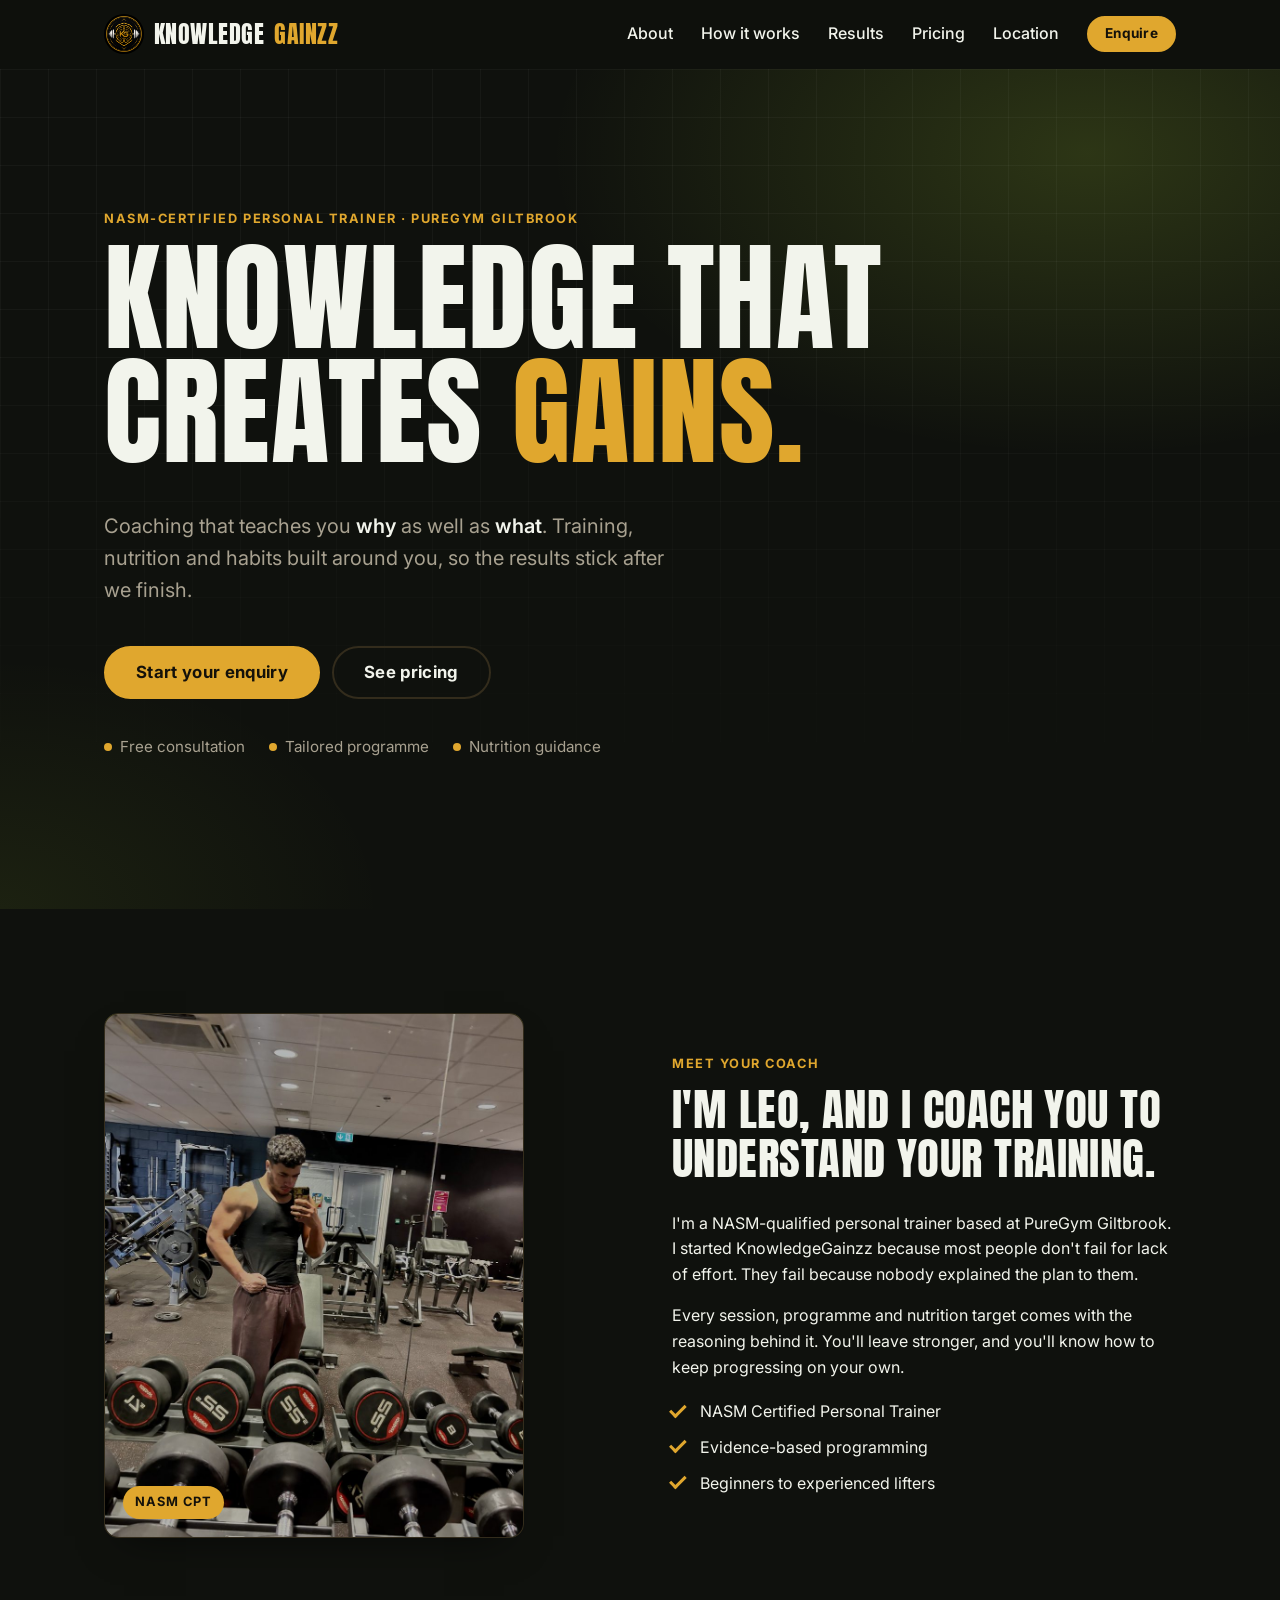
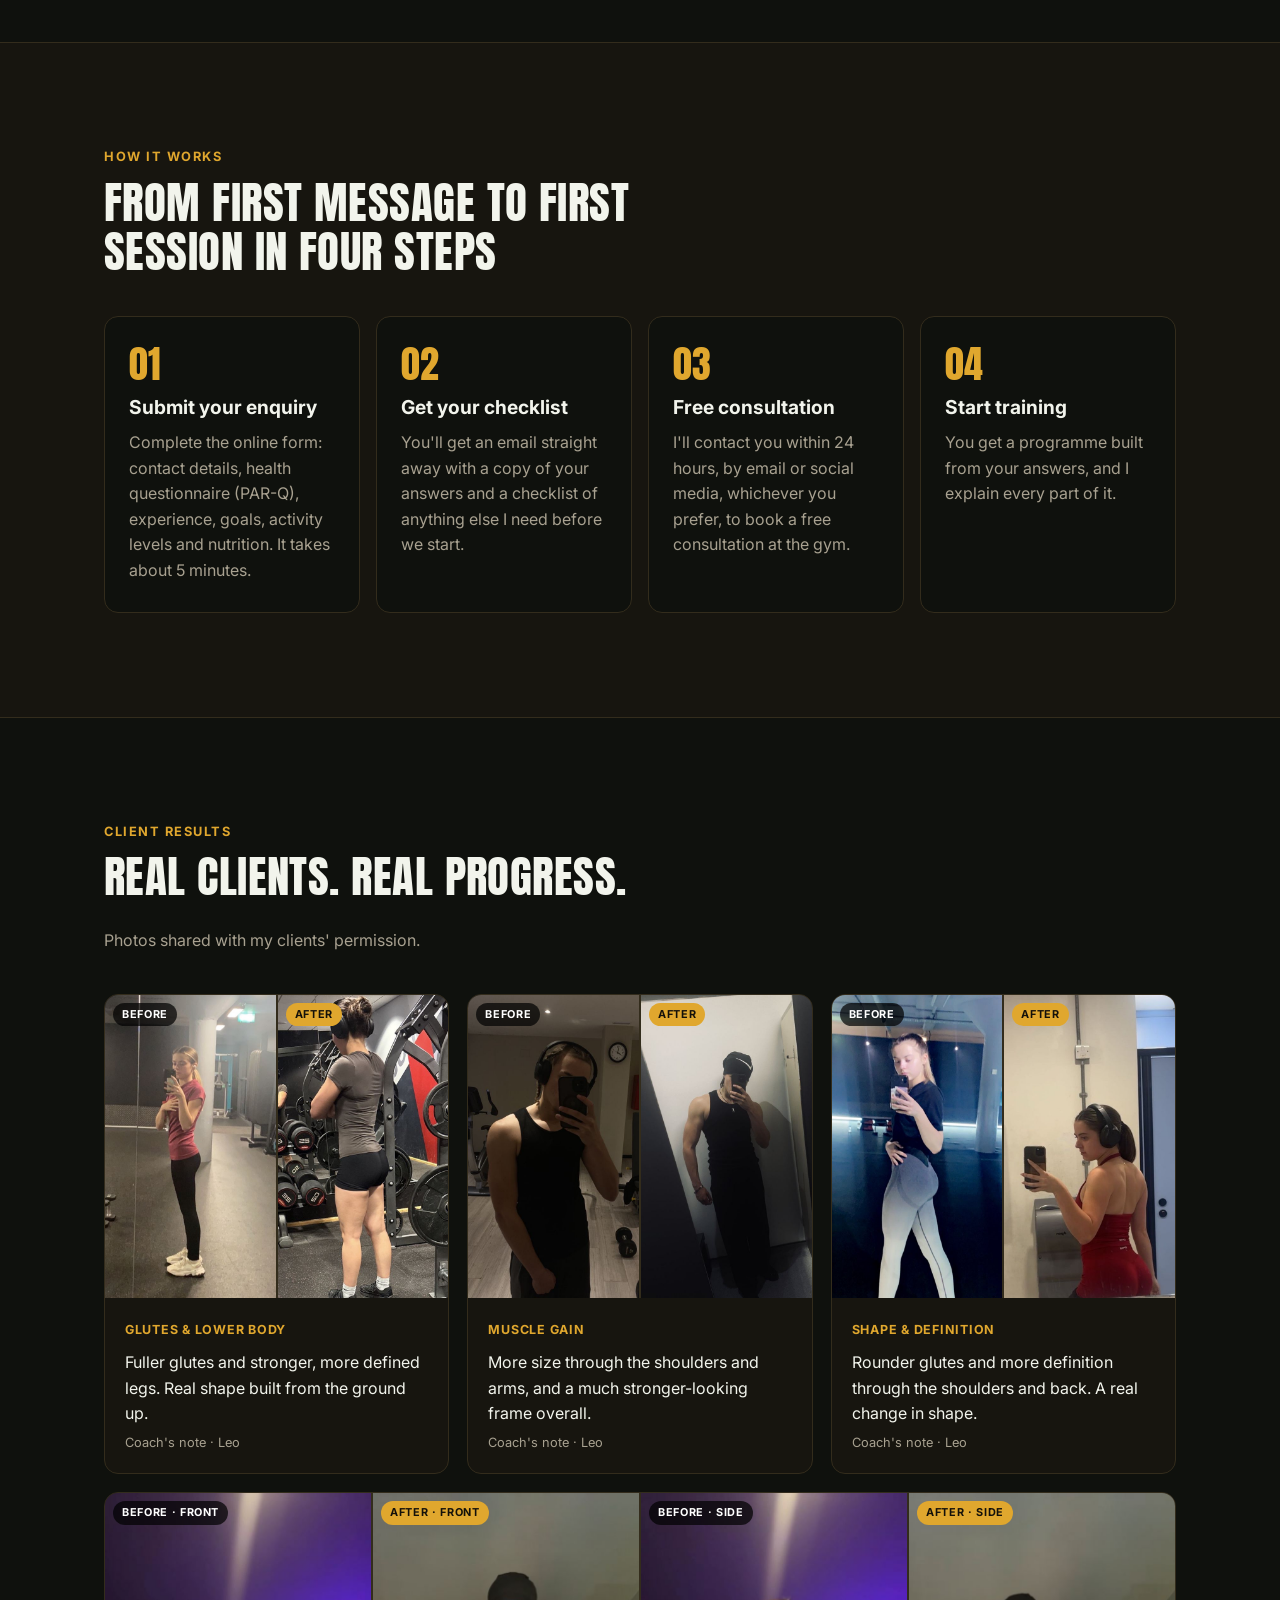
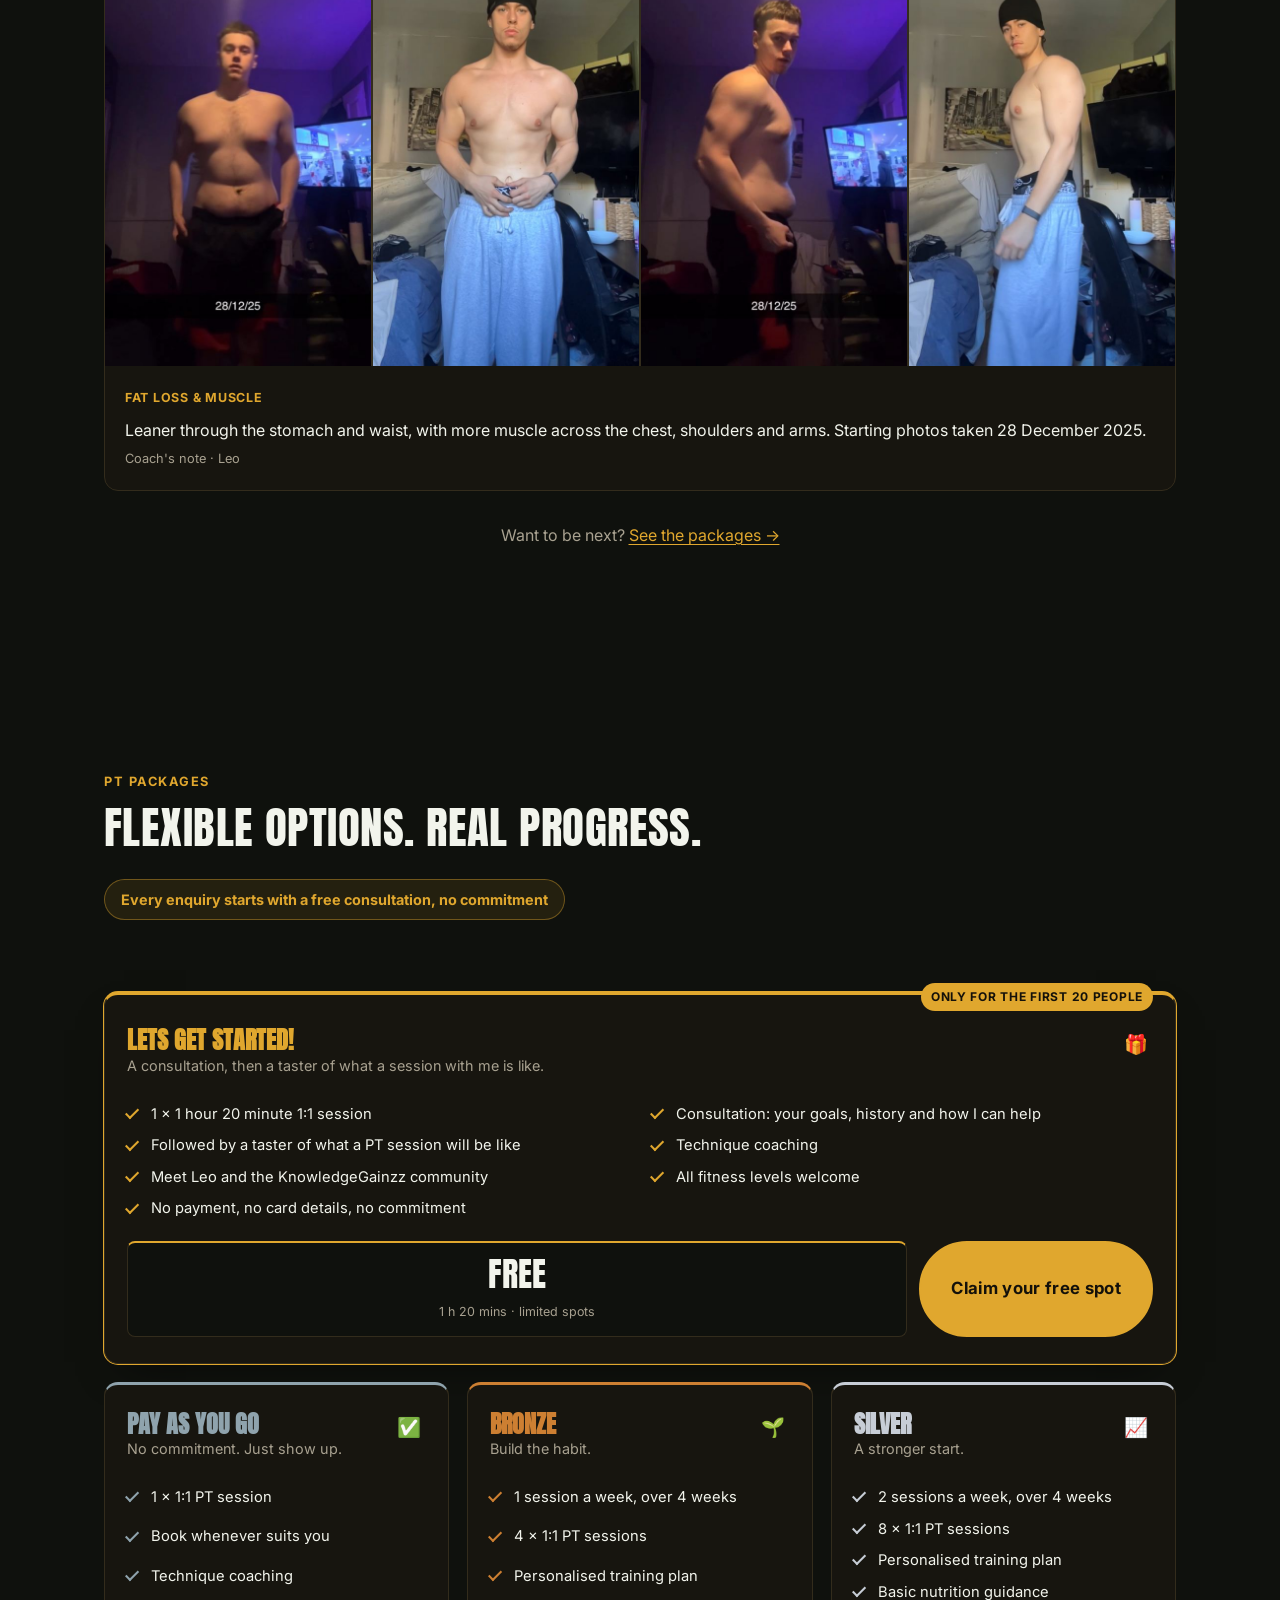
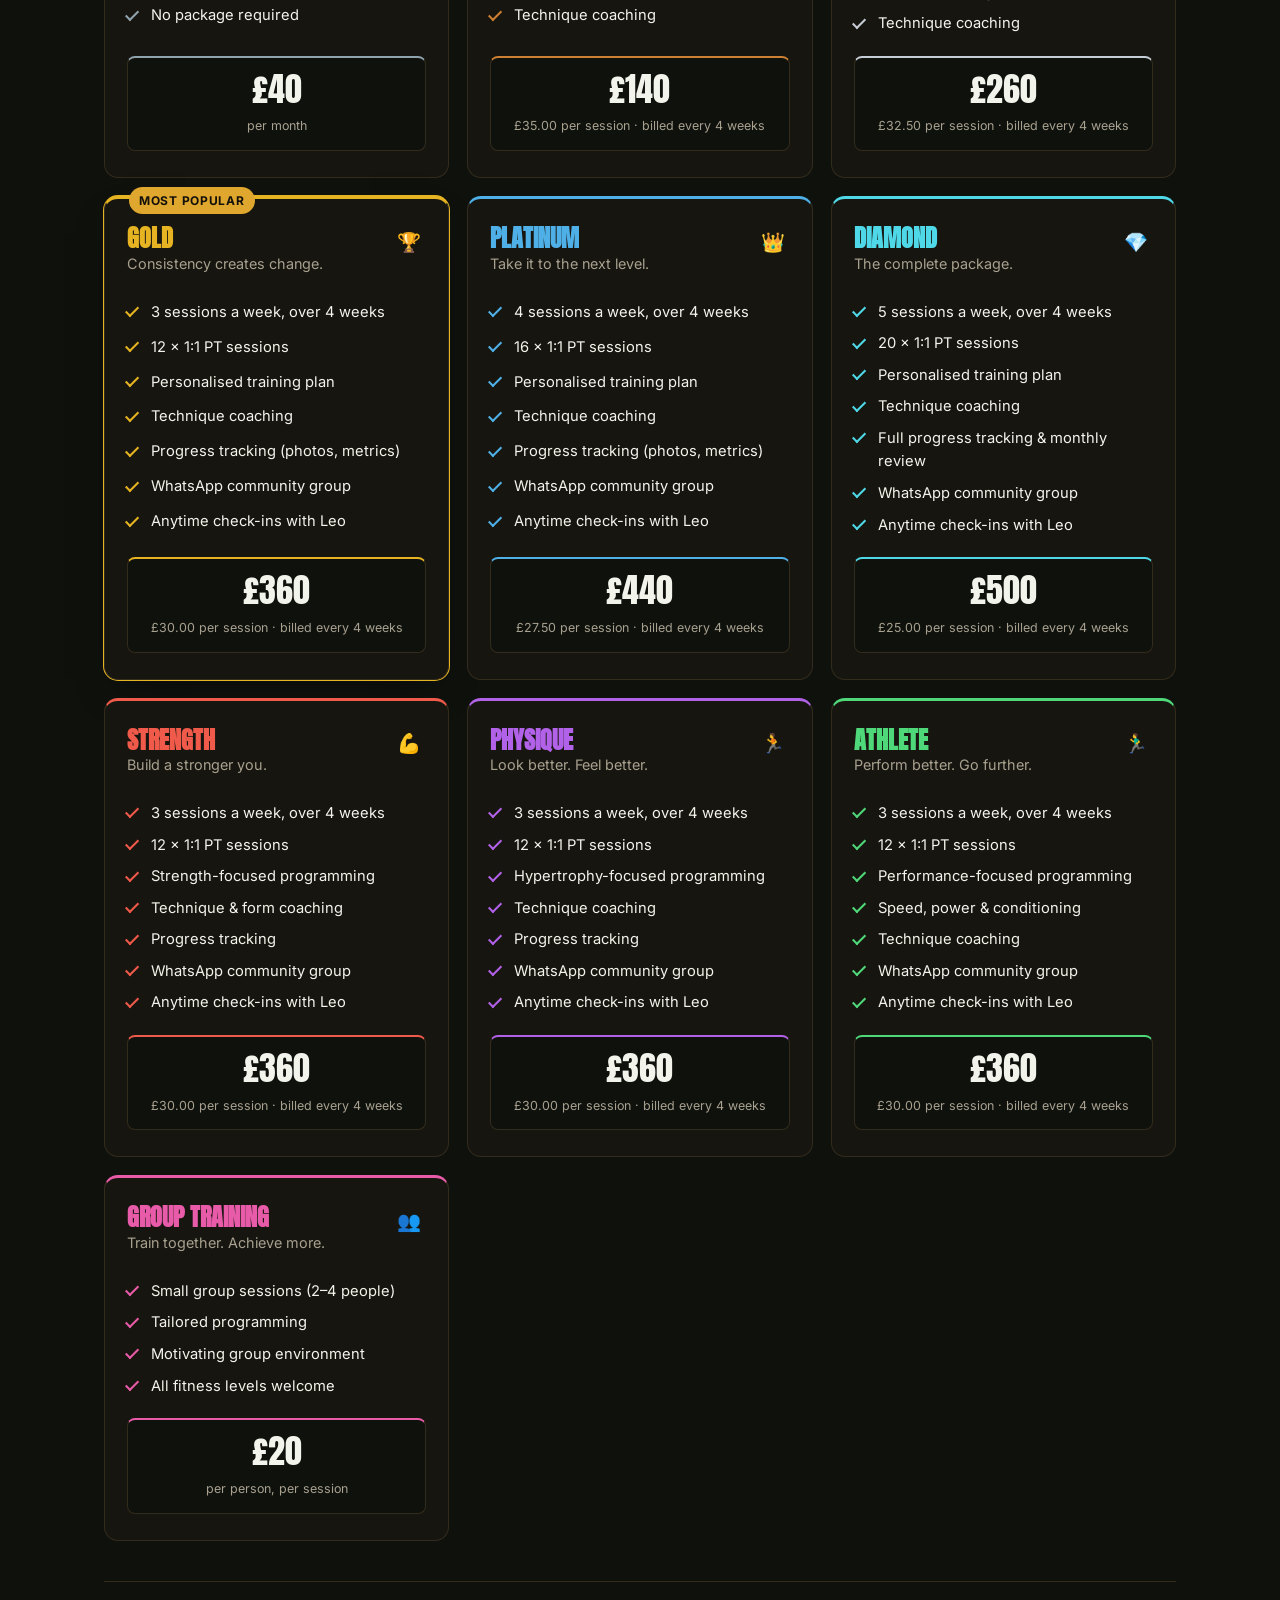
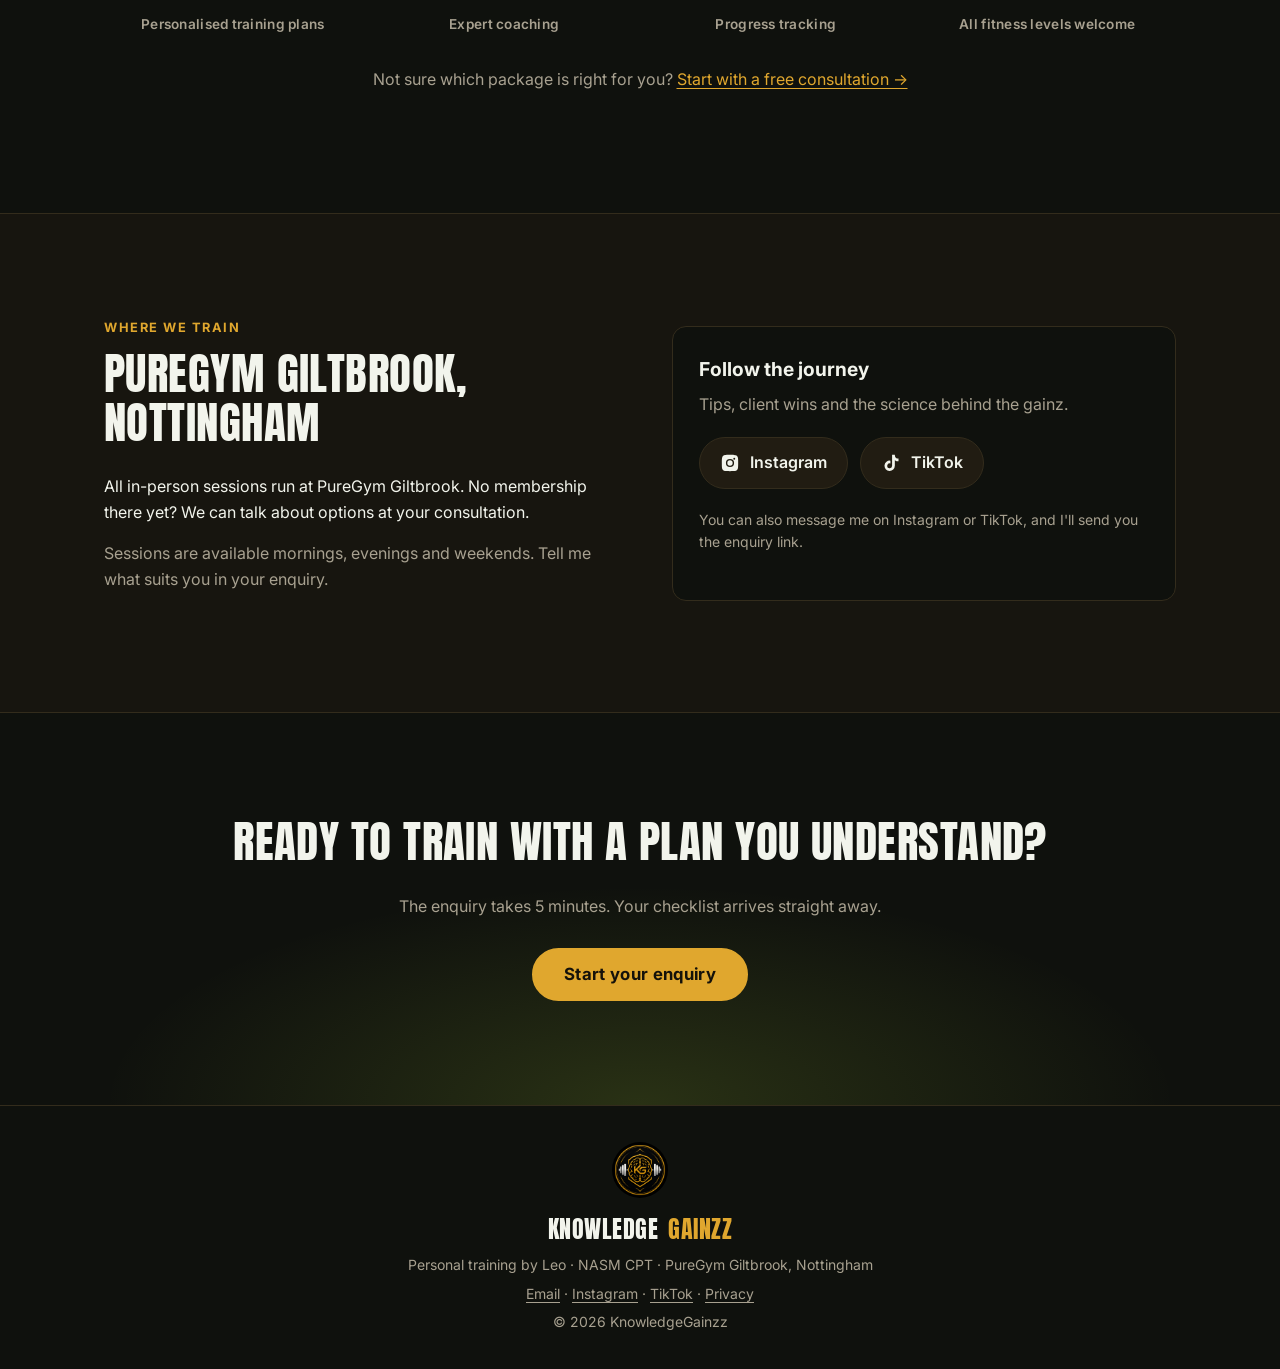
==== commit f8e5b6b0: "Rename free taster to Lets Get Started!: free 1h 20m consultation + taster session Co-Authored-By: C" ====
--- a/index.html
+++ b/index.html
@@ -185,14 +185,15 @@
             <span class="card-tag card-tag-right">Only for the first 20 people</span>
             <div class="price-head">
               <div>
-                <h3 class="price-name">Free Taster</h3>
-                <p class="price-tagline">Meet the community and give personal training a try.</p>
+                <h3 class="price-name">Lets Get Started!</h3>
+                <p class="price-tagline">A consultation, then a taster of what a session with me is like.</p>
               </div>
               <span class="price-icon" aria-hidden="true">&#127873;</span>
             </div>
             <ul class="price-features">
-              <li>2 &times; 1:1 PT sessions</li>
-              <li>1 session a week, over 2 weeks</li>
+              <li>1 &times; 1 hour 20 minute 1:1 session</li>
+              <li>Consultation: your goals, history and how I can help</li>
+              <li>Followed by a taster of what a PT session will be like</li>
               <li>Technique coaching</li>
               <li>Meet Leo and the KnowledgeGainzz community</li>
               <li>All fitness levels welcome</li>
@@ -201,7 +202,7 @@
             <div class="price-free-foot">
               <div class="price-tag">
                 <span class="price-amount">FREE</span>
-                <span class="price-per">2 sessions &middot; limited spots</span>
+                <span class="price-per">1 h 20 mins &middot; limited spots</span>
               </div>
               <a class="btn btn-lg" href="enquire.html?bundle=free">Claim your free spot</a>
             </div>
--- a/css/styles.css
+++ b/css/styles.css
@@ -380,6 +380,19 @@
 .pricing-perks div { color: var(--muted); font-size: 0.85rem; font-weight: 600; letter-spacing: 0.02em; }
 @media (min-width: 720px) { .pricing-perks { grid-template-columns: repeat(4, 1fr); } }
 
+/* ---------- free taster booking ---------- */
+
+.booking-card {
+  background: var(--surface); border: 1px solid var(--accent); border-radius: var(--radius);
+  padding: 22px 18px; margin: 24px 0; text-align: left;
+}
+.booking-card h3 { margin-top: 0; }
+.booking-frame iframe {
+  display: block; width: 100%; height: 1050px; border: 0;
+  border-radius: var(--radius-sm); background: #fff;
+}
+@media (min-width: 760px) { .booking-frame iframe { height: 720px; } }
+
 /* ---------- client results ---------- */
 
 .results-grid { display: grid; gap: 18px; }
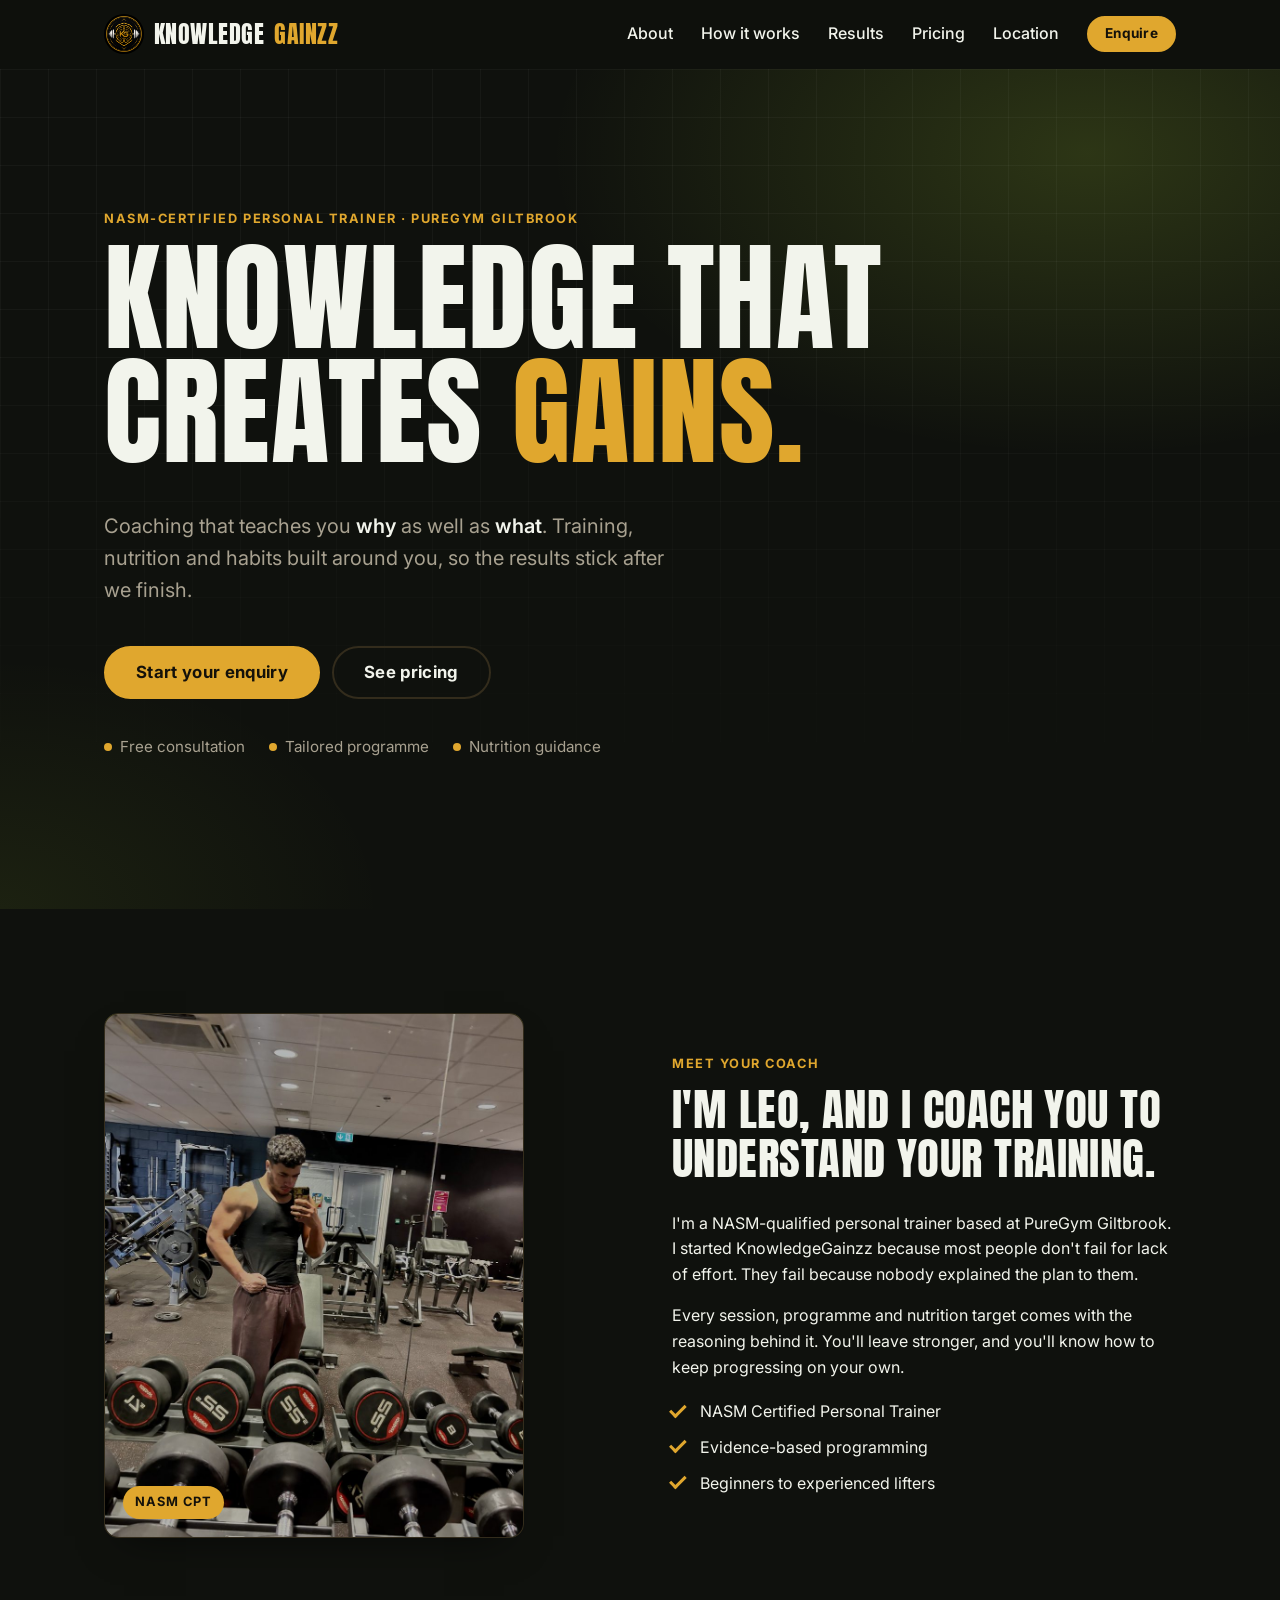
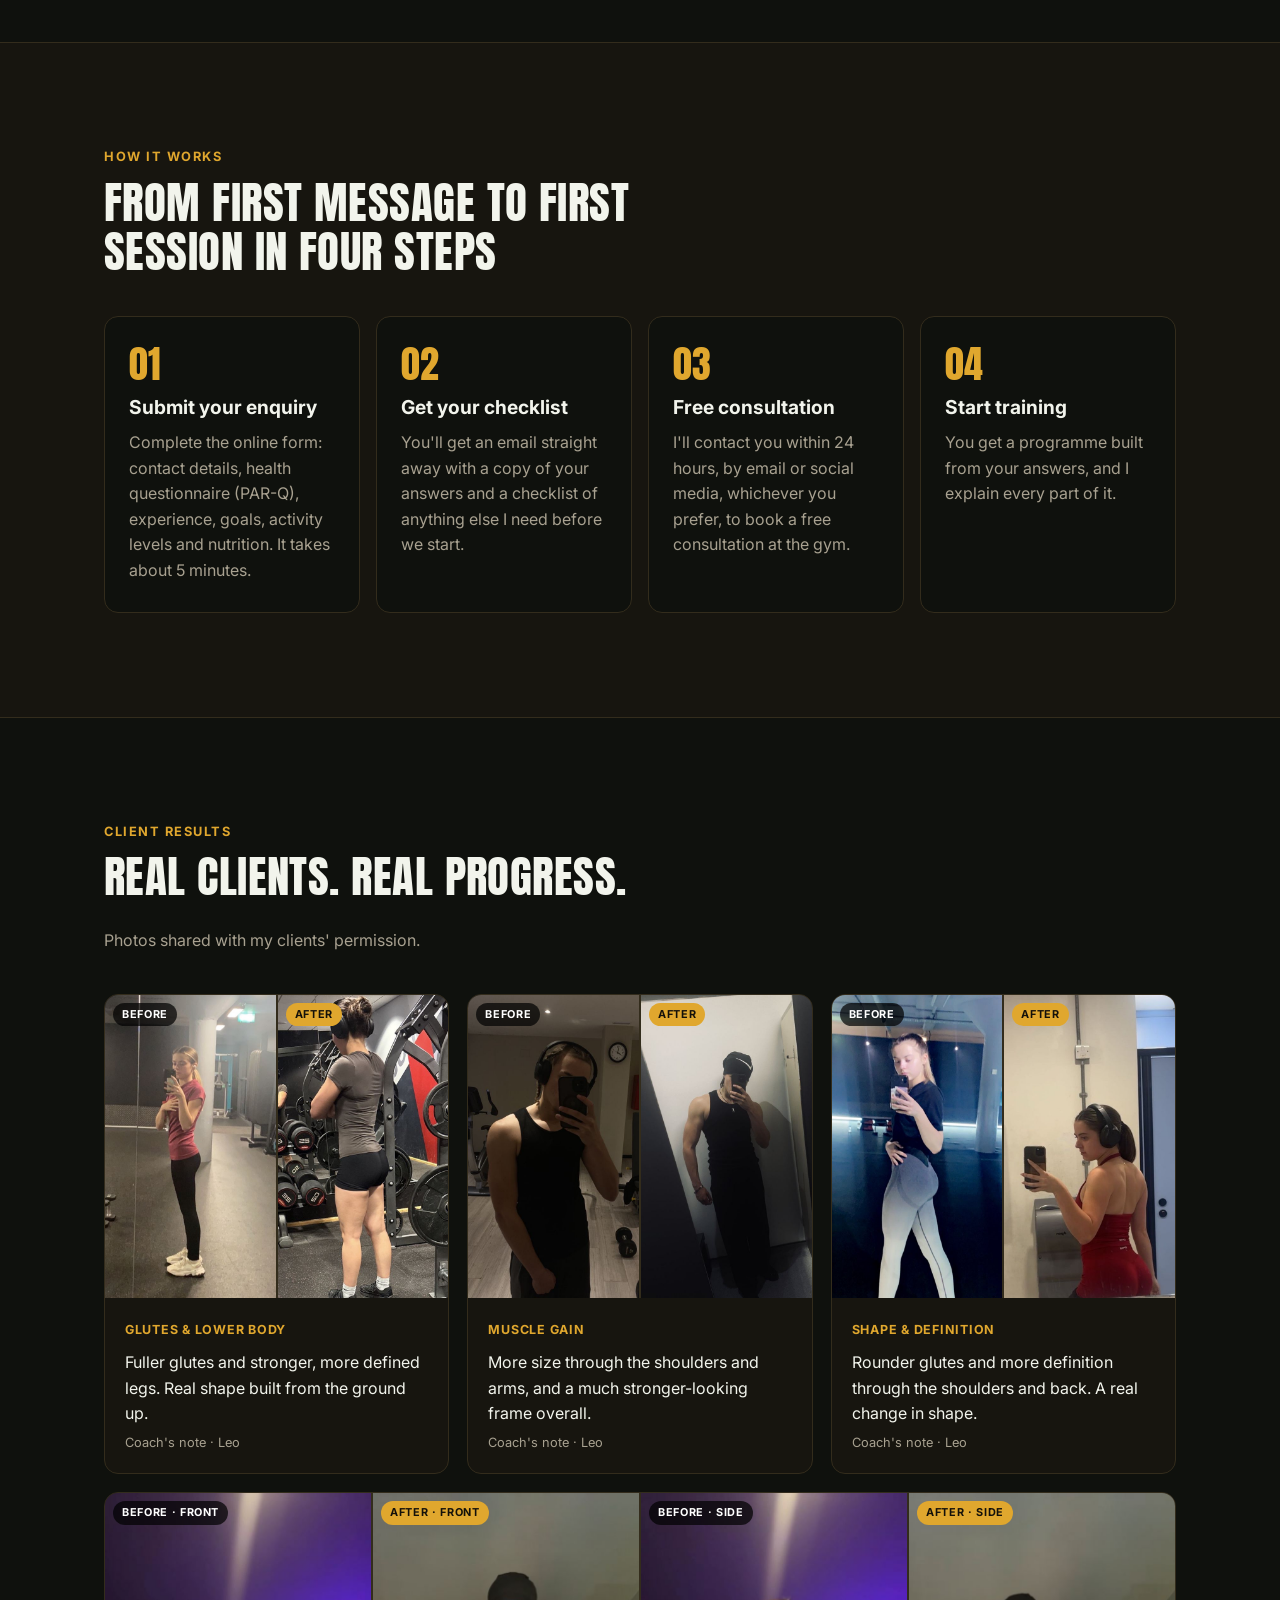
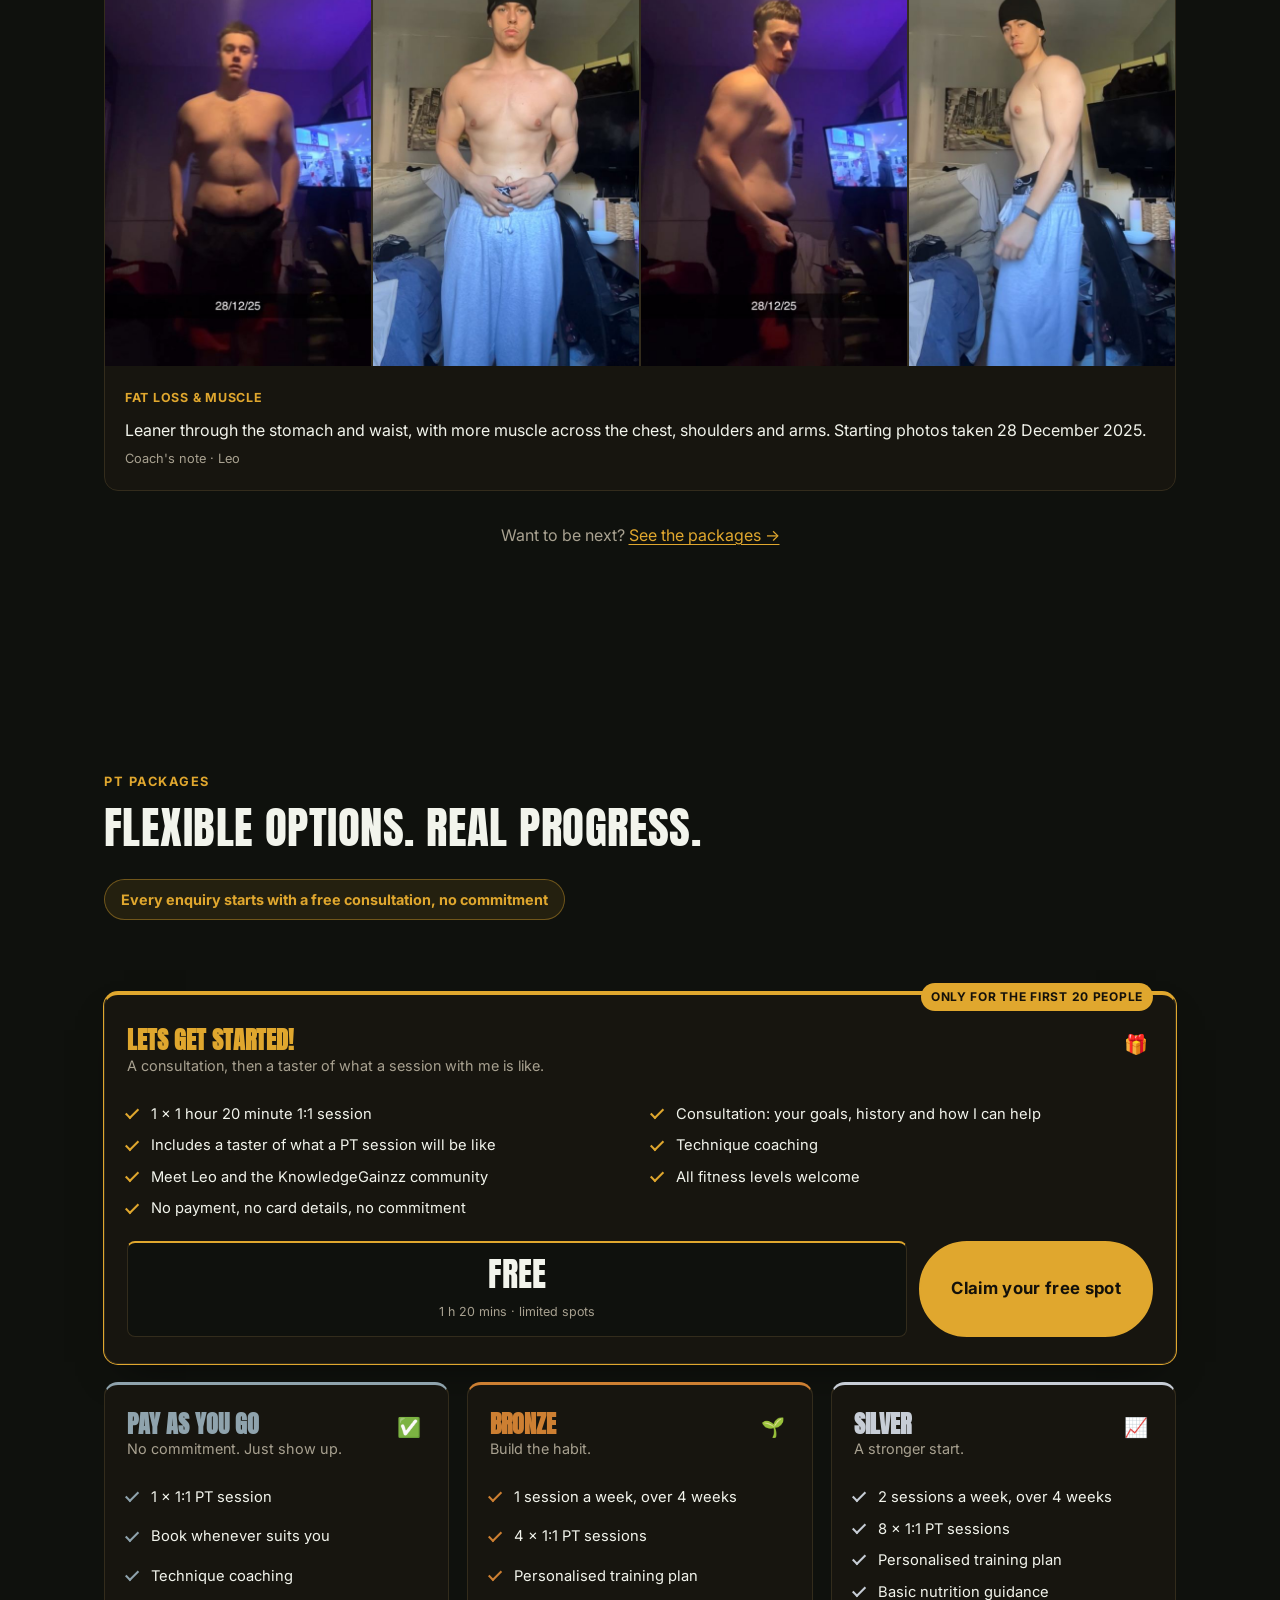
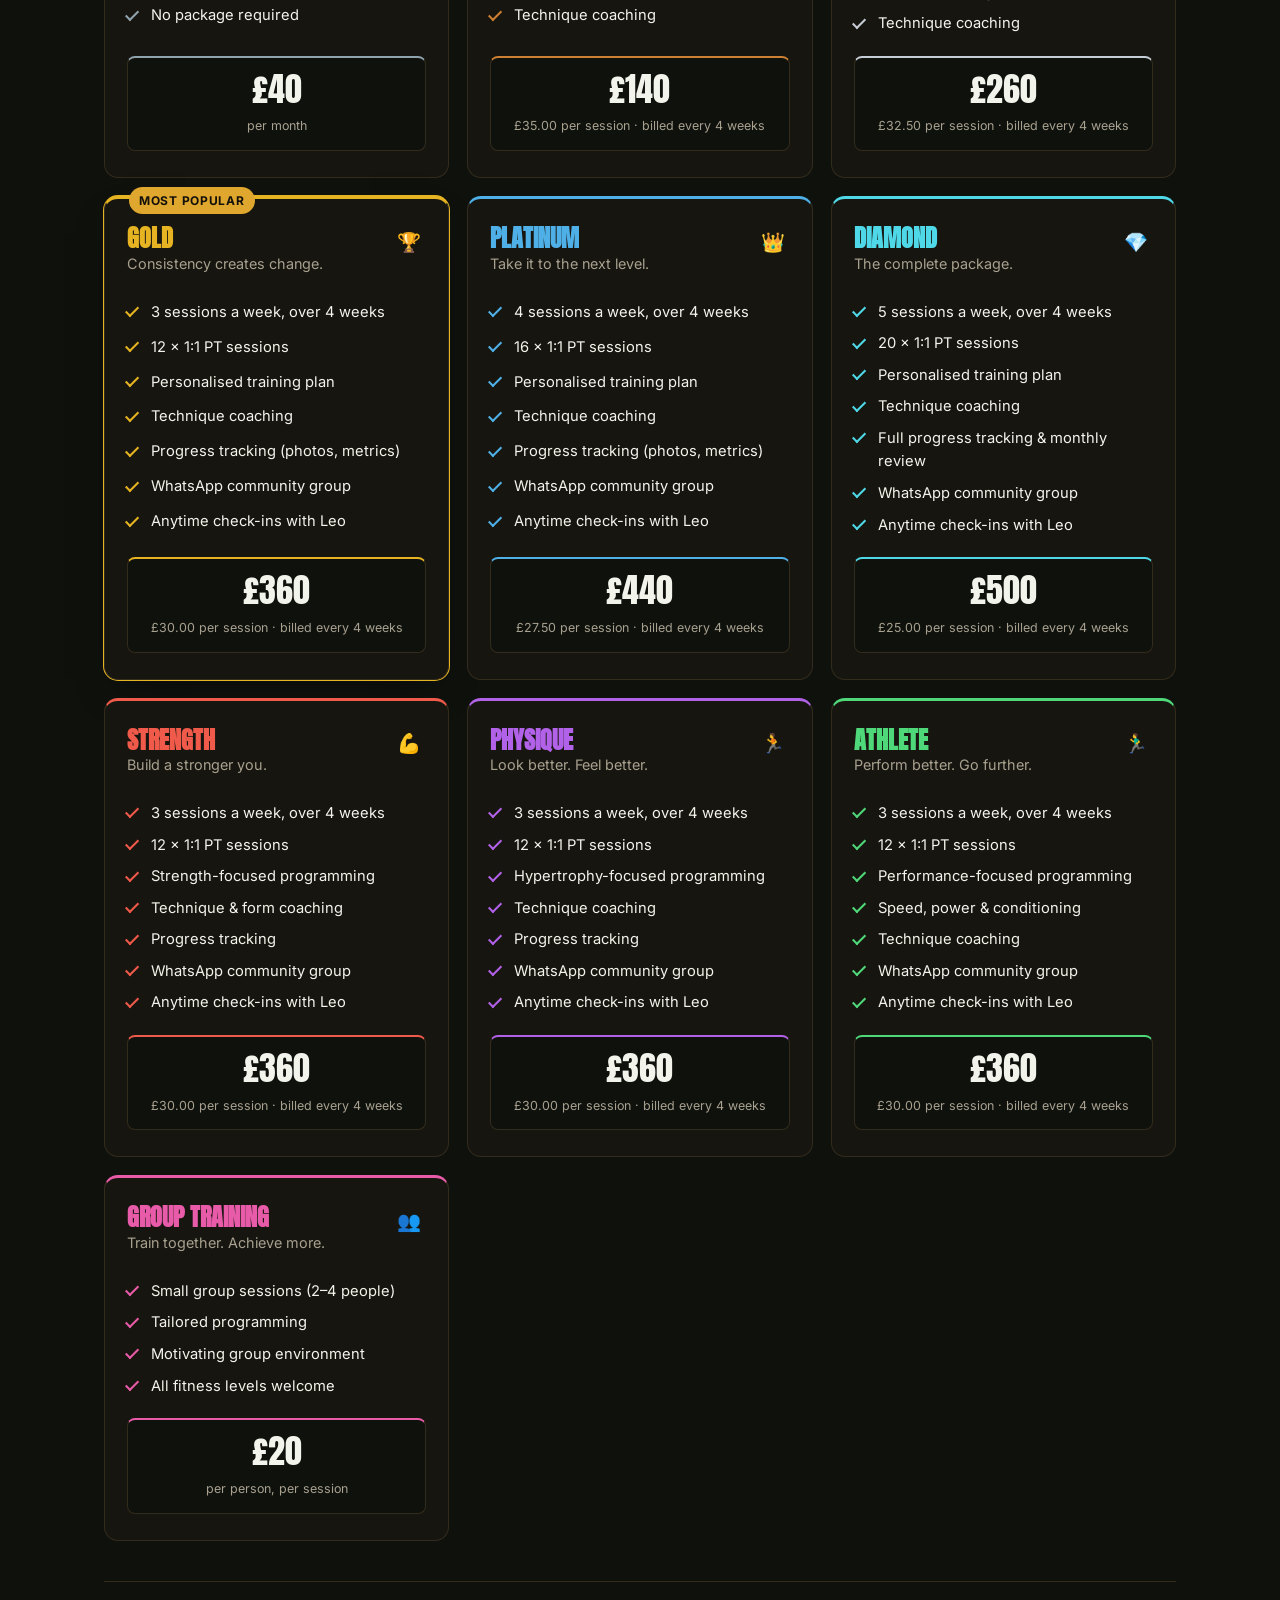
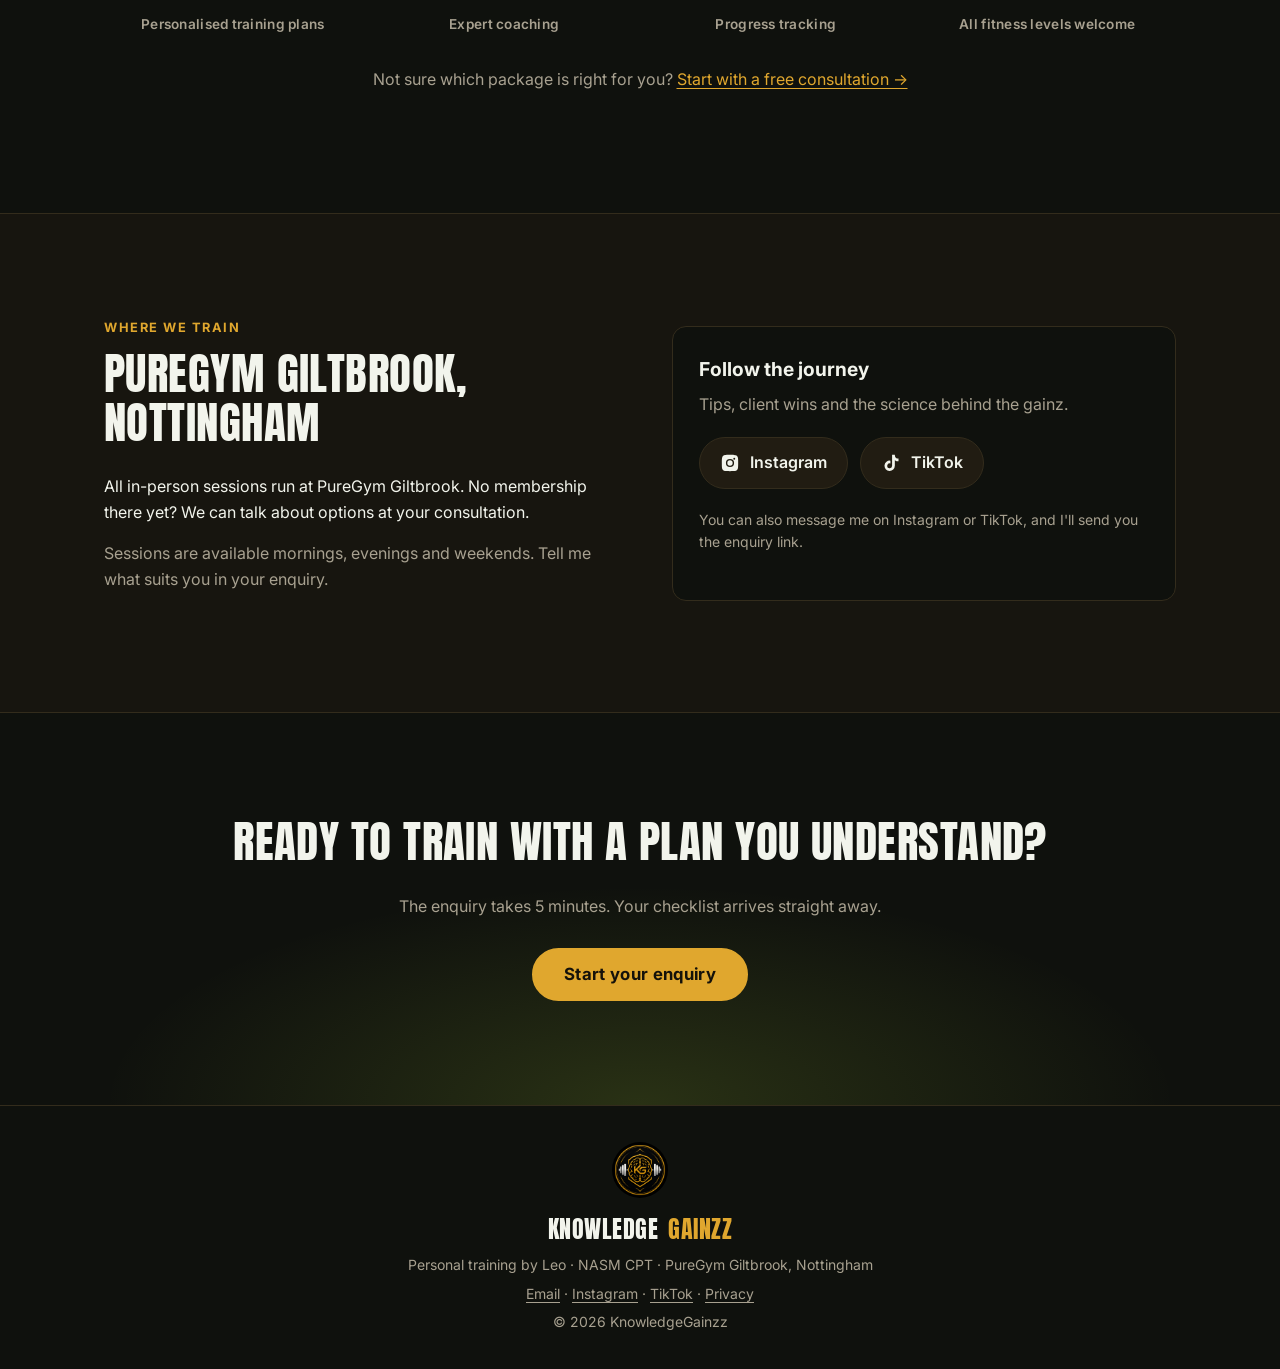
==== commit f6abb138: "Change 'Followed by' to 'Includes' in Lets Get Started! copy Co-Authored-By: Claude Opus 5.5 <norepl" ====
--- a/index.html
+++ b/index.html
@@ -193,7 +193,7 @@
             <ul class="price-features">
               <li>1 &times; 1 hour 20 minute 1:1 session</li>
               <li>Consultation: your goals, history and how I can help</li>
-              <li>Followed by a taster of what a PT session will be like</li>
+              <li>Includes a taster of what a PT session will be like</li>
               <li>Technique coaching</li>
               <li>Meet Leo and the KnowledgeGainzz community</li>
               <li>All fitness levels welcome</li>
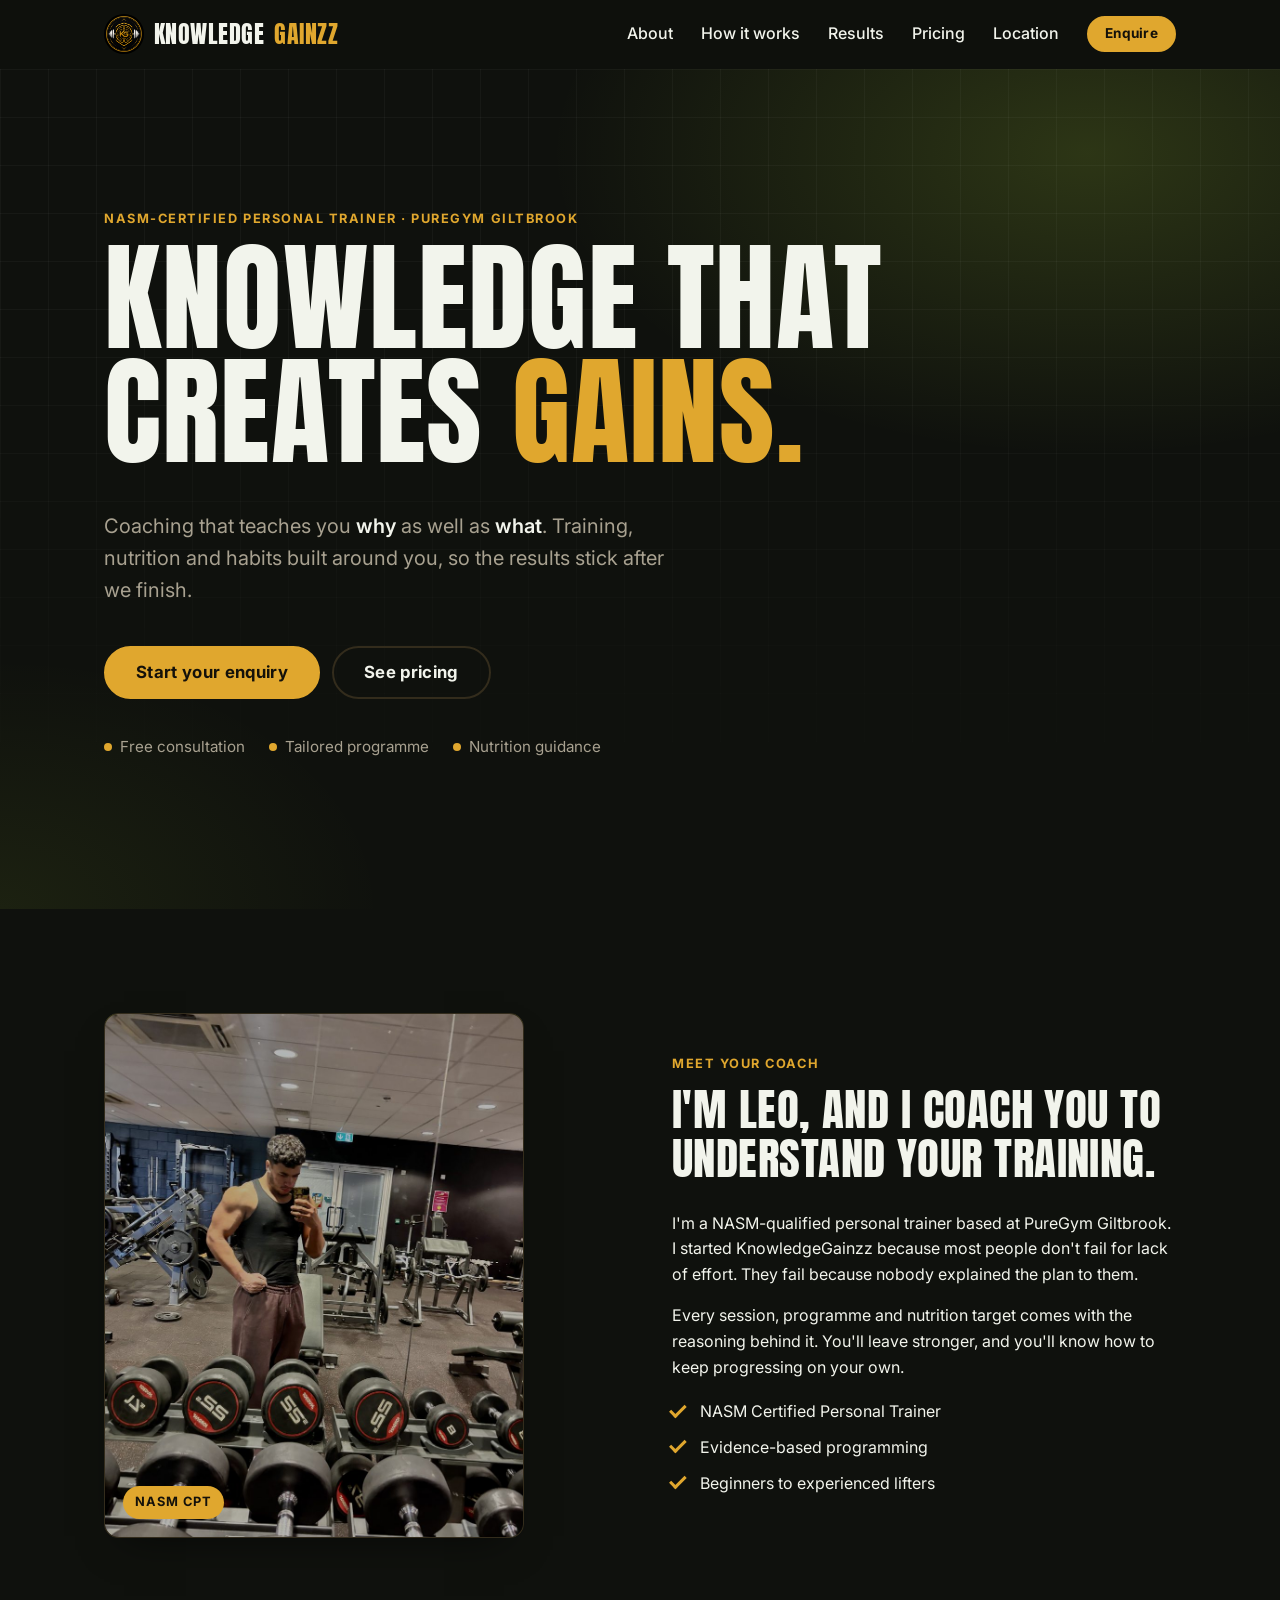
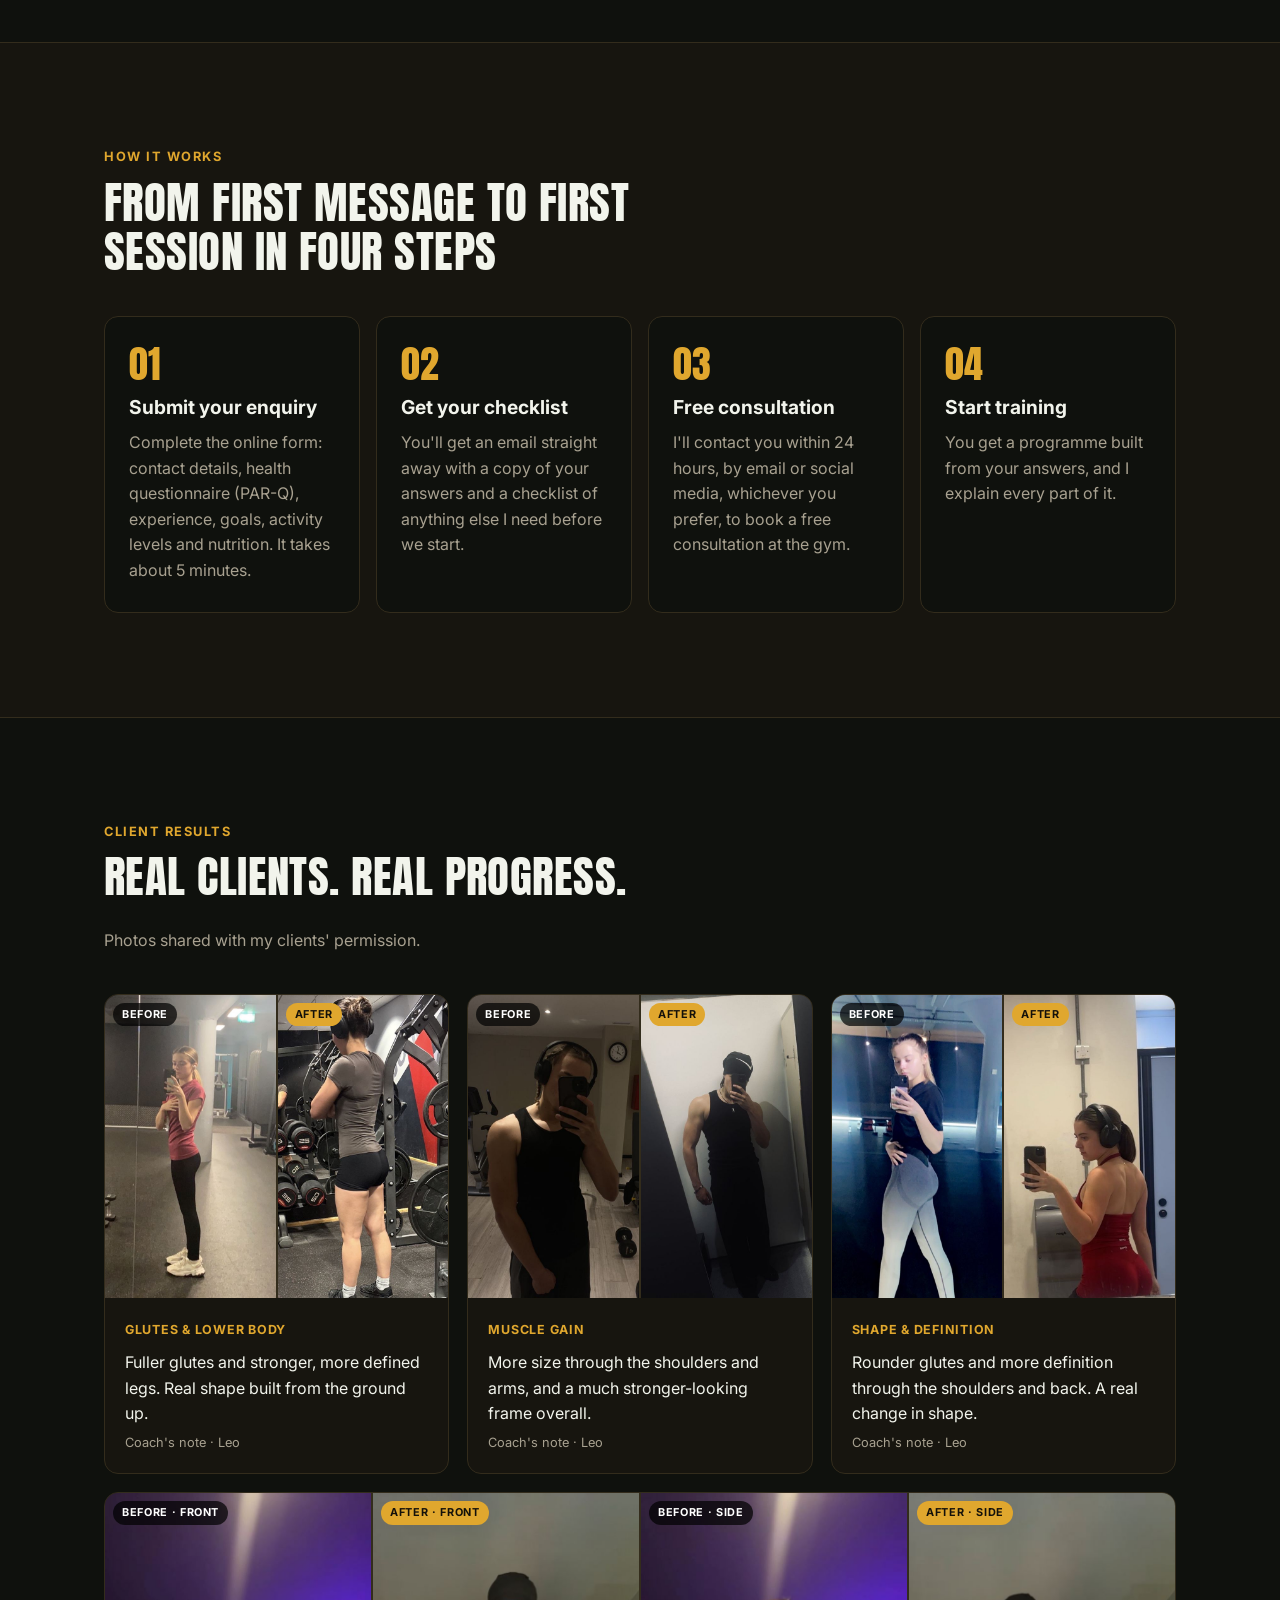
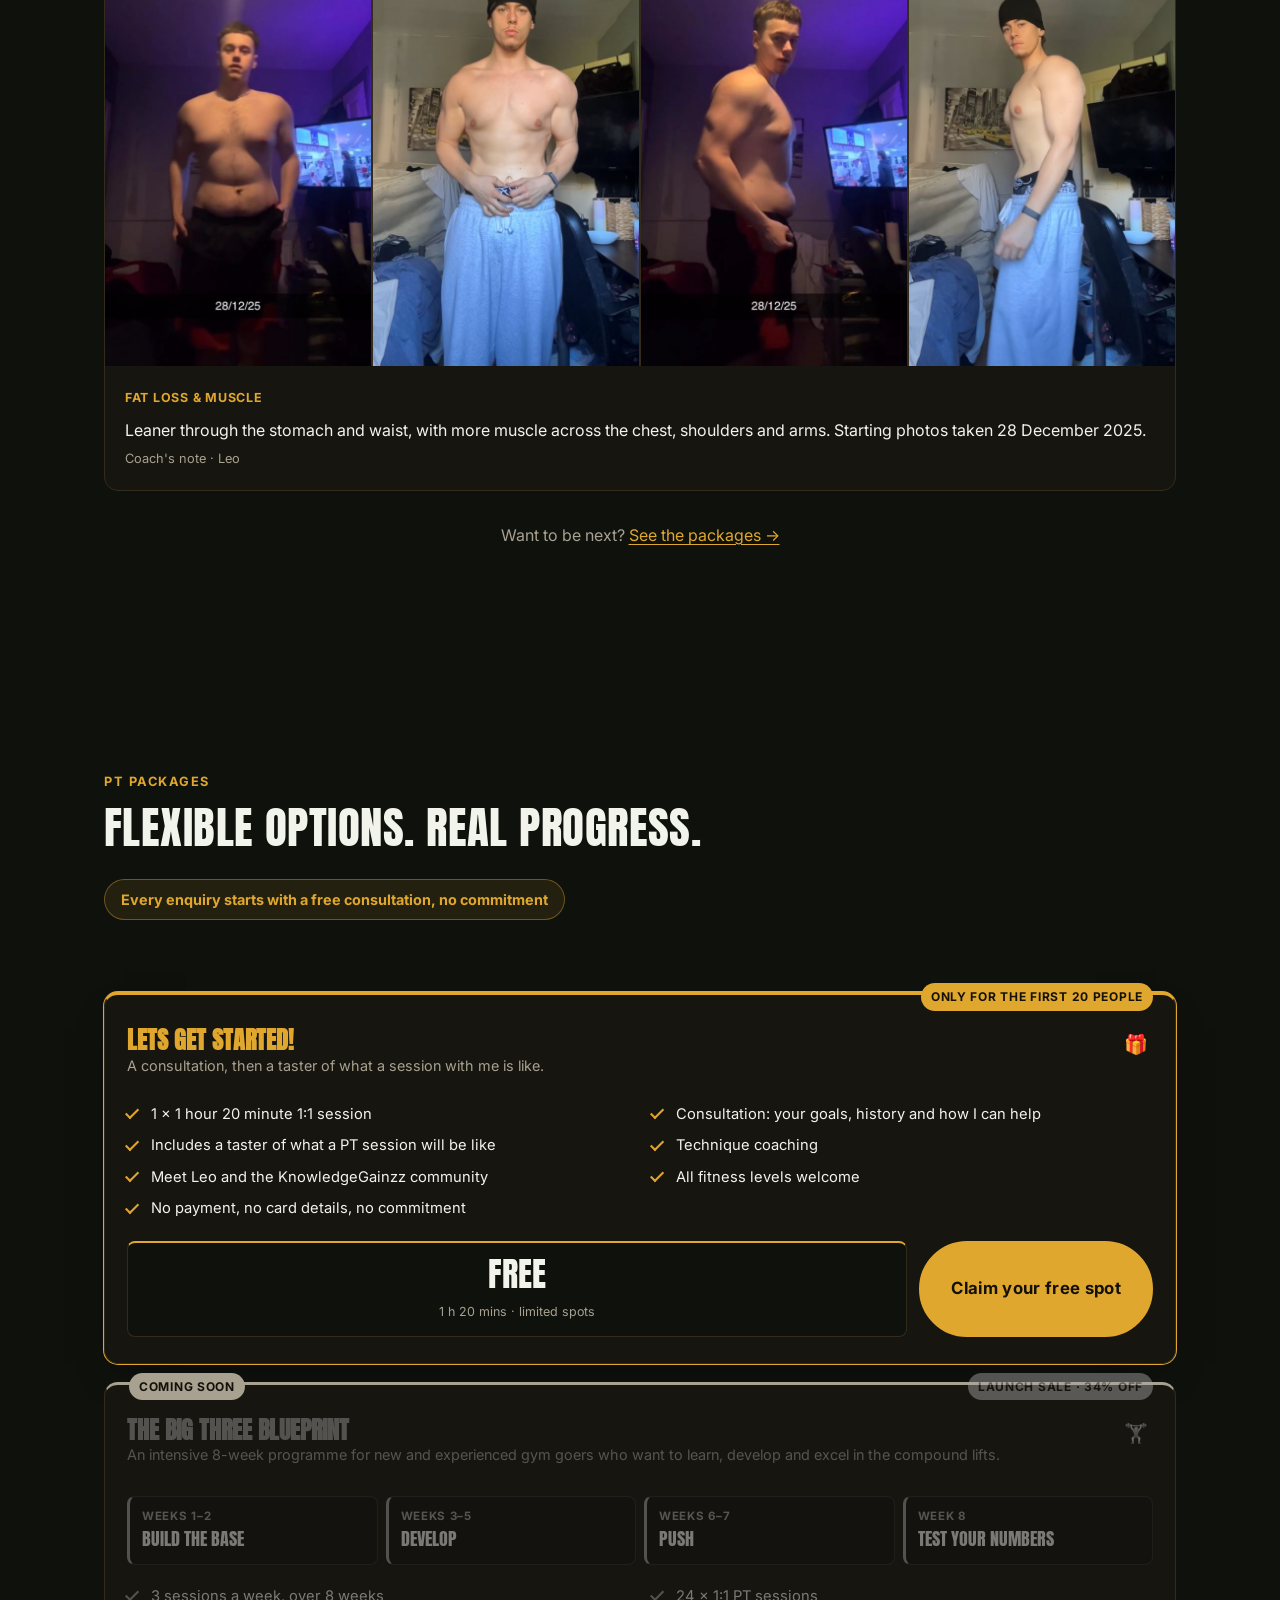
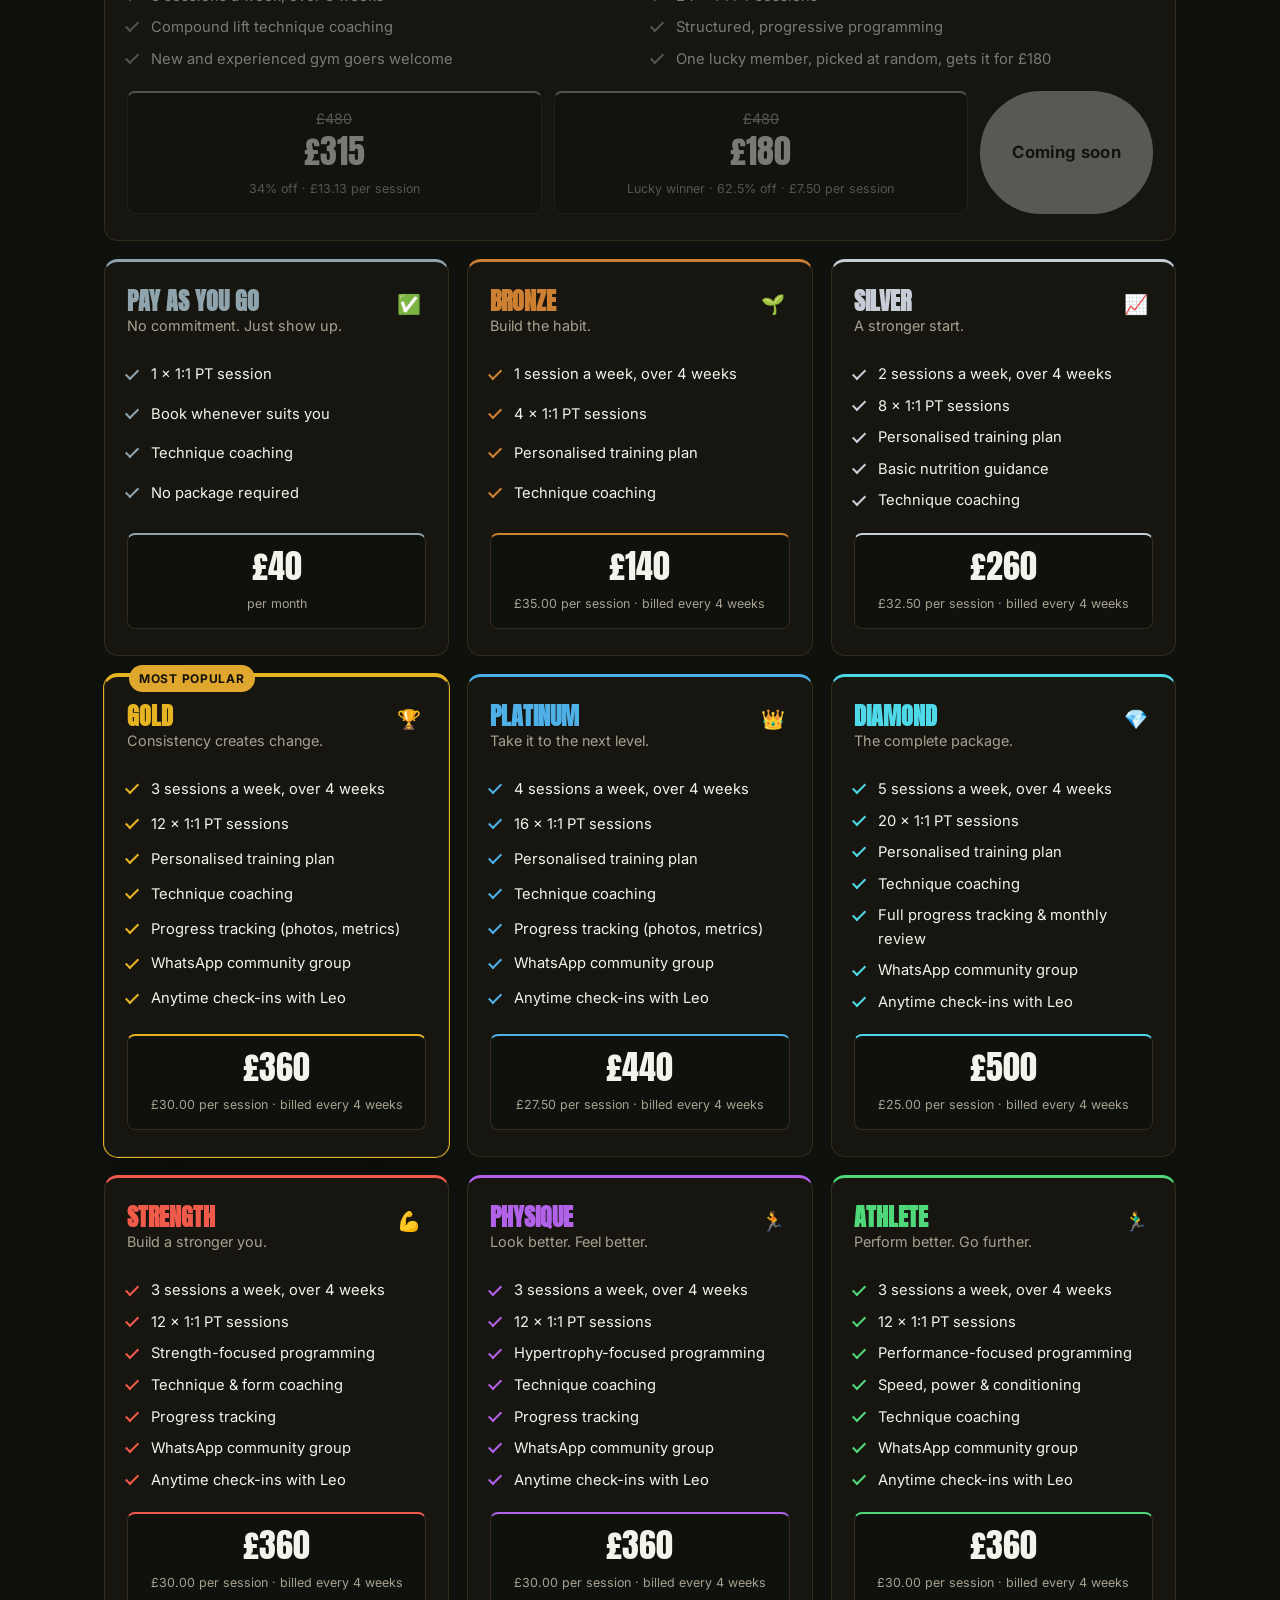
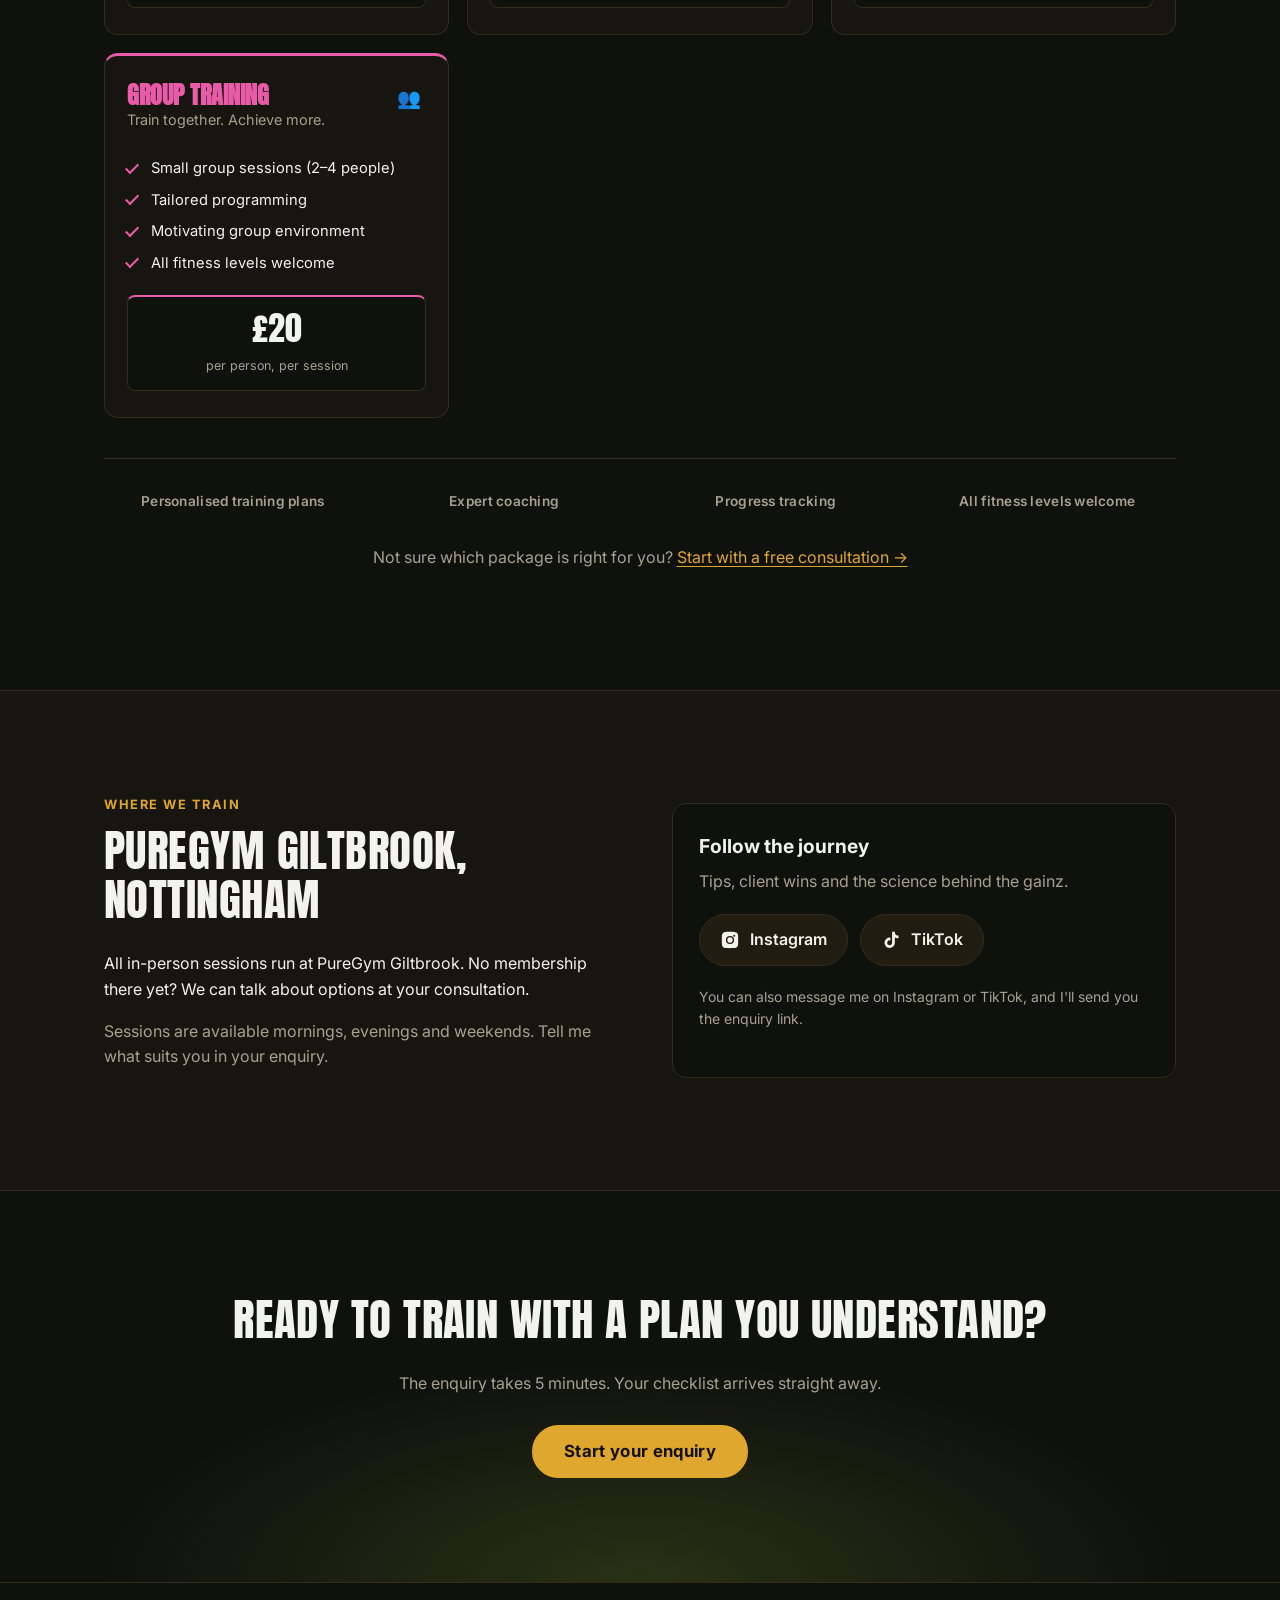
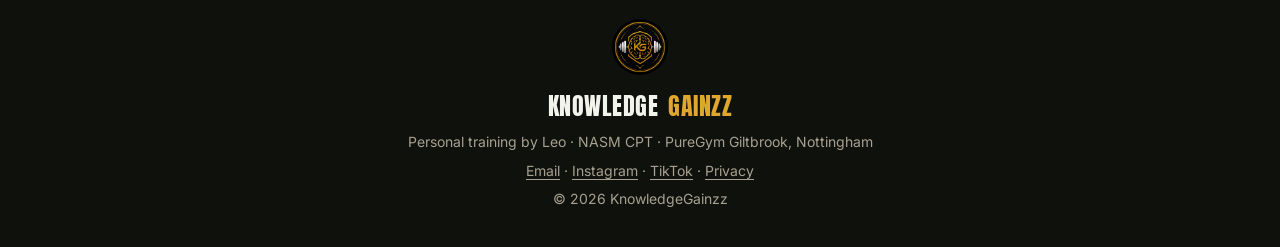
==== commit 79de804e: "Add greyed-out coming soon card for The Big Three Blueprint 8-week, 3 sessions a week compound lift " ====
--- a/index.html
+++ b/index.html
@@ -208,6 +208,45 @@
             </div>
           </article>
 
+          <article class="price-card tier-blueprint price-card-wide price-card-soon reveal" id="big-three-blueprint" aria-disabled="true">
+            <span class="card-tag card-tag-soon">Coming soon</span>
+            <span class="card-tag card-tag-right card-tag-sale">Launch sale &middot; 34% off</span>
+            <div class="price-head">
+              <div>
+                <h3 class="price-name">The Big Three Blueprint</h3>
+                <p class="price-tagline">An intensive 8-week programme for new and experienced gym goers who want to learn, develop and excel in the compound lifts.</p>
+              </div>
+              <span class="price-icon" aria-hidden="true">&#127947;&#65039;</span>
+            </div>
+            <ol class="blueprint-phases">
+              <li><span class="phase-weeks">Weeks 1&ndash;2</span><span class="phase-name">Build the base</span></li>
+              <li><span class="phase-weeks">Weeks 3&ndash;5</span><span class="phase-name">Develop</span></li>
+              <li><span class="phase-weeks">Weeks 6&ndash;7</span><span class="phase-name">Push</span></li>
+              <li><span class="phase-weeks">Week 8</span><span class="phase-name">Test your numbers</span></li>
+            </ol>
+            <ul class="price-features">
+              <li>3 sessions a week, over 8 weeks</li>
+              <li>24 &times; 1:1 PT sessions</li>
+              <li>Compound lift technique coaching</li>
+              <li>Structured, progressive programming</li>
+              <li>New and experienced gym goers welcome</li>
+              <li>One lucky member, picked at random, gets it for &pound;180</li>
+            </ul>
+            <div class="blueprint-prices">
+              <div class="price-tag">
+                <span class="price-was">&pound;480</span>
+                <span class="price-amount">&pound;315</span>
+                <span class="price-per">34% off &middot; &pound;13.13 per session</span>
+              </div>
+              <div class="price-tag price-tag-winner">
+                <span class="price-was">&pound;480</span>
+                <span class="price-amount">&pound;180</span>
+                <span class="price-per">Lucky winner &middot; 62.5% off &middot; &pound;7.50 per session</span>
+              </div>
+              <span class="btn btn-lg btn-disabled" aria-disabled="true">Coming soon</span>
+            </div>
+          </article>
+
           <article class="price-card tier-payg reveal">
             <div class="price-head">
               <div>
--- a/css/styles.css
+++ b/css/styles.css
@@ -27,6 +27,7 @@
   --tier-physique: #b262e8;
   --tier-athlete: #4fd87a;
   --tier-group: #e85ba8;
+  --tier-blueprint: #ff8a3d;
 
   --font-display: "Anton", "Arial Narrow", Impact, sans-serif;
   --font-body: "Inter", system-ui, -apple-system, "Segoe UI", Roboto, sans-serif;
@@ -334,6 +335,7 @@
 .price-card.tier-athlete { --tier: var(--tier-athlete); }
 .price-card.tier-group { --tier: var(--tier-group); }
 .price-card.tier-free { --tier: var(--accent); }
+.price-card.tier-blueprint { --tier: var(--tier-blueprint); }
 
 .card-tag-right { left: auto; right: 22px; }
 .price-card-free { grid-column: 1 / -1; padding-top: 32px; }
@@ -344,6 +346,39 @@
   .price-free-foot { grid-template-columns: 1fr auto; align-items: stretch; }
   .price-free-foot .btn { display: flex; align-items: center; }
 }
+
+/* wide card (spans the grid) */
+.price-card-wide { grid-column: 1 / -1; padding-top: 32px; }
+@media (min-width: 680px) {
+  .price-card-wide .price-features { grid-template-columns: repeat(2, 1fr); column-gap: 24px; }
+}
+
+/* coming soon: greyed out and not clickable until launch */
+.price-card-soon { pointer-events: none; user-select: none; border-top-color: var(--muted); }
+.price-card-soon > :not(.card-tag-soon) { filter: grayscale(1); opacity: 0.45; }
+.card-tag-soon { background: var(--muted); color: var(--accent-ink); }
+.btn-disabled { cursor: not-allowed; }
+
+/* big three blueprint */
+.blueprint-phases {
+  list-style: none; padding: 0; margin: 4px 0 20px;
+  display: grid; gap: 8px; grid-template-columns: repeat(2, 1fr);
+}
+@media (min-width: 680px) { .blueprint-phases { grid-template-columns: repeat(4, 1fr); } }
+.blueprint-phases li {
+  background: var(--bg); border: 1px solid var(--border); border-left: 3px solid var(--tier);
+  border-radius: var(--radius-sm); padding: 10px 12px;
+}
+.phase-weeks { display: block; font-size: 0.72rem; font-weight: 700; letter-spacing: 0.06em; text-transform: uppercase; color: var(--muted); }
+.phase-name { display: block; font-family: var(--font-display); font-size: 1.1rem; text-transform: uppercase; color: var(--text); }
+.blueprint-prices { display: grid; gap: 12px; }
+.blueprint-prices .btn { justify-content: center; text-align: center; }
+@media (min-width: 680px) {
+  .blueprint-prices { grid-template-columns: 1fr 1fr auto; align-items: stretch; }
+  .blueprint-prices .btn { display: flex; align-items: center; }
+}
+.price-was { display: block; font-size: 0.9rem; color: var(--muted); text-decoration: line-through; margin-bottom: 4px; }
+.price-tag-winner { border-top-style: dashed; }
 
 .price-head { display: flex; align-items: flex-start; justify-content: space-between; gap: 10px; margin-bottom: 10px; }
 .price-name {
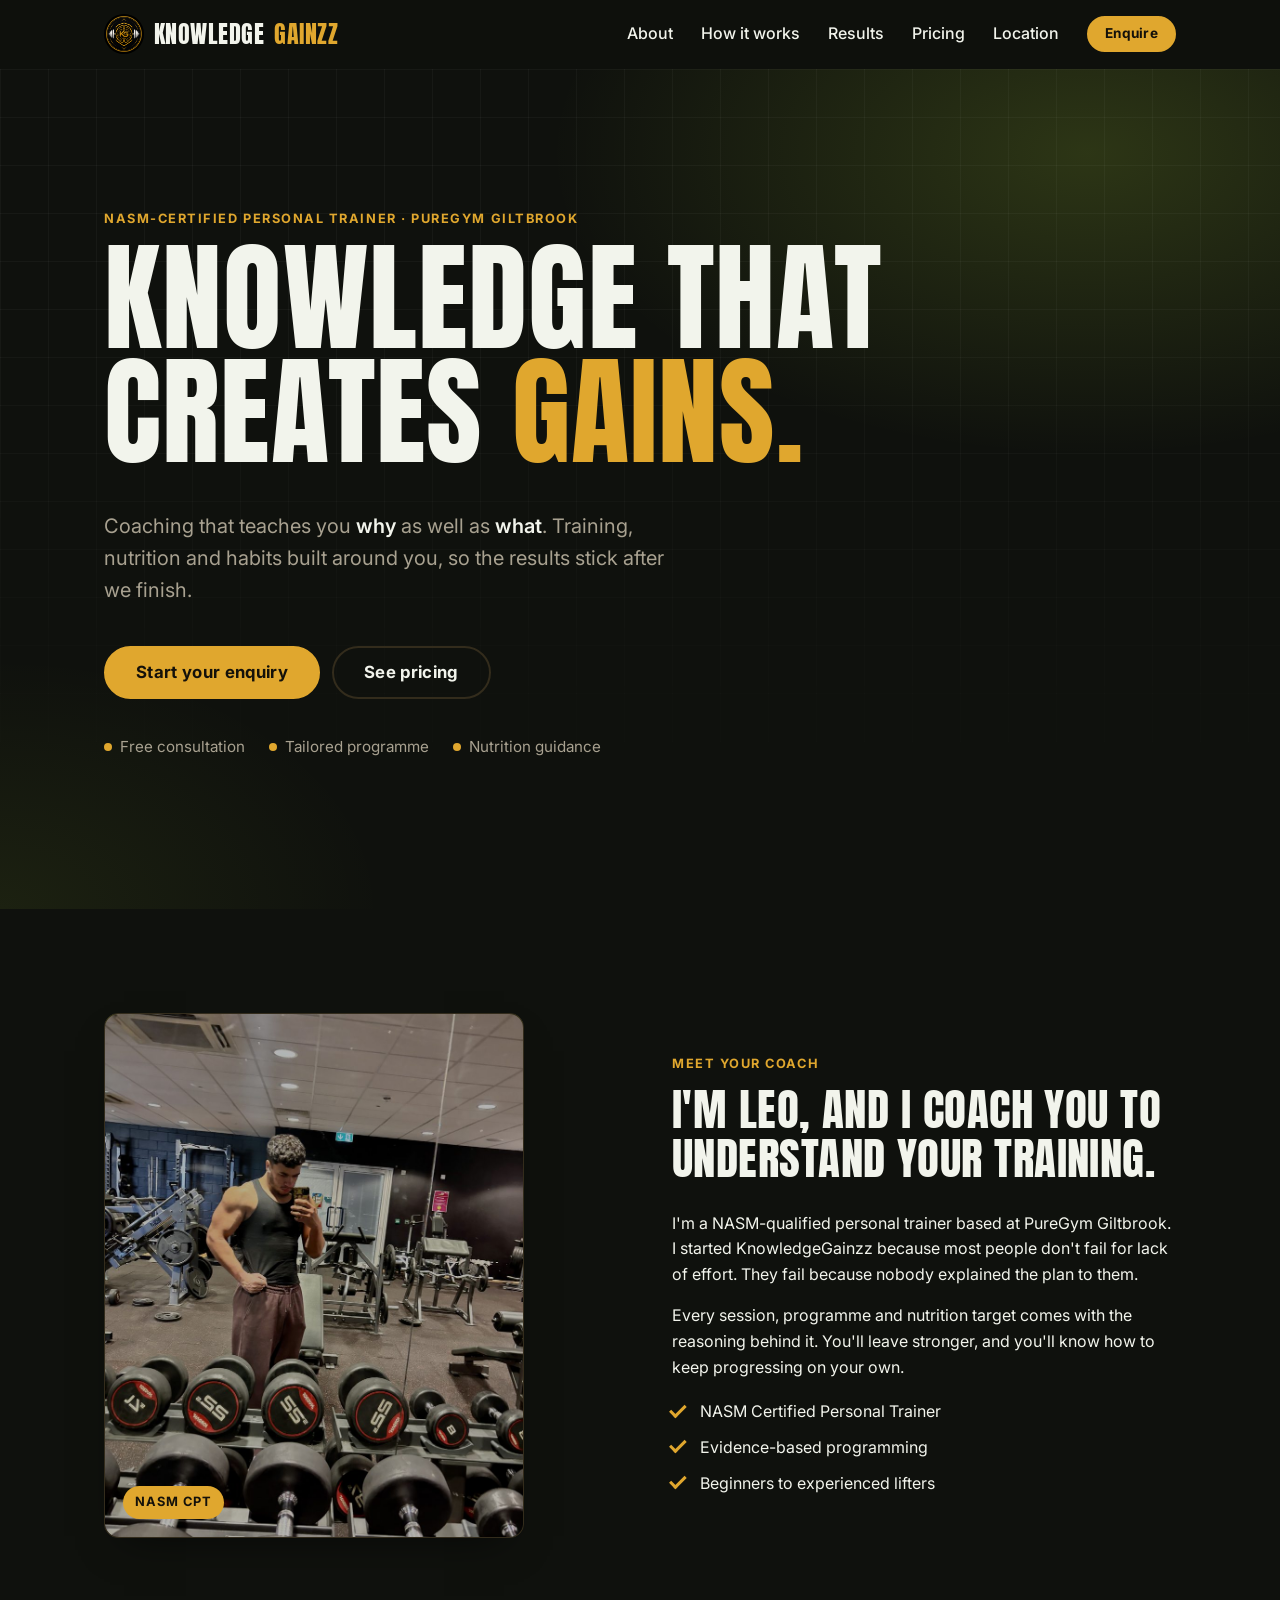
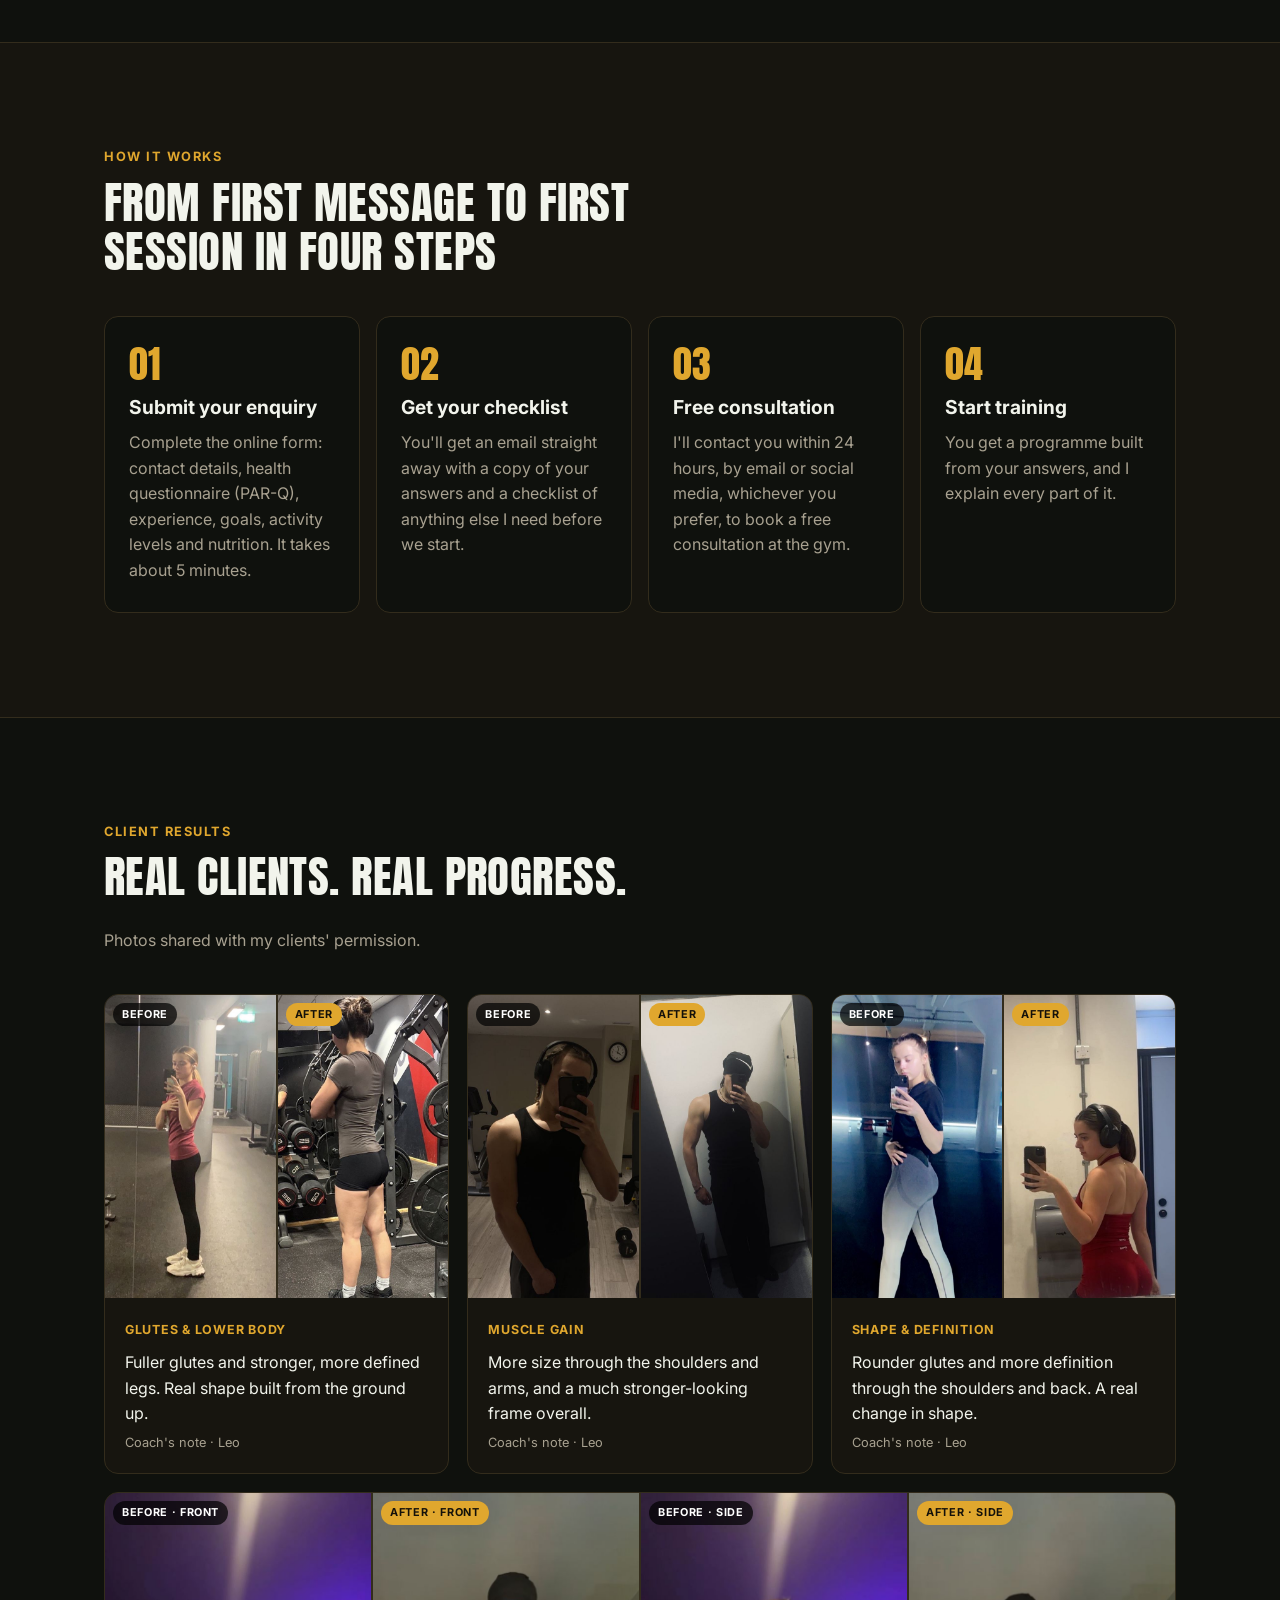
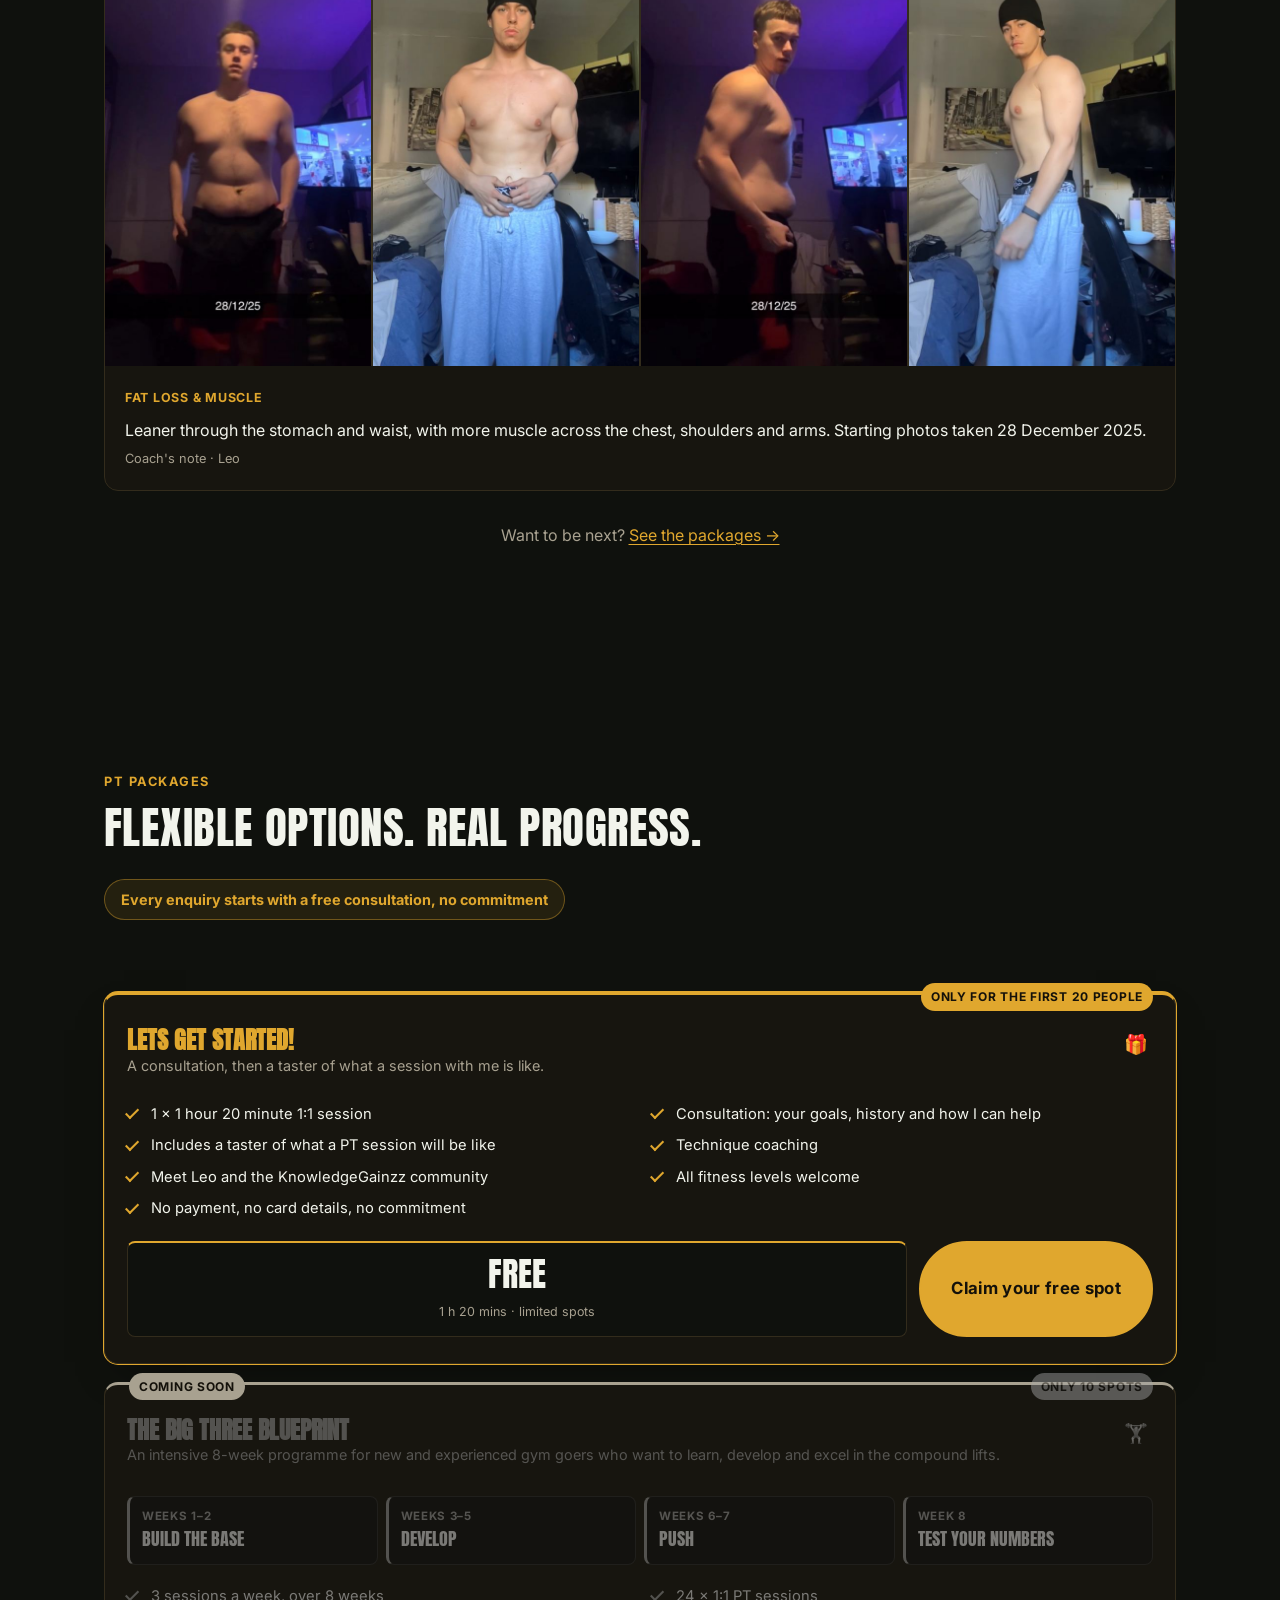
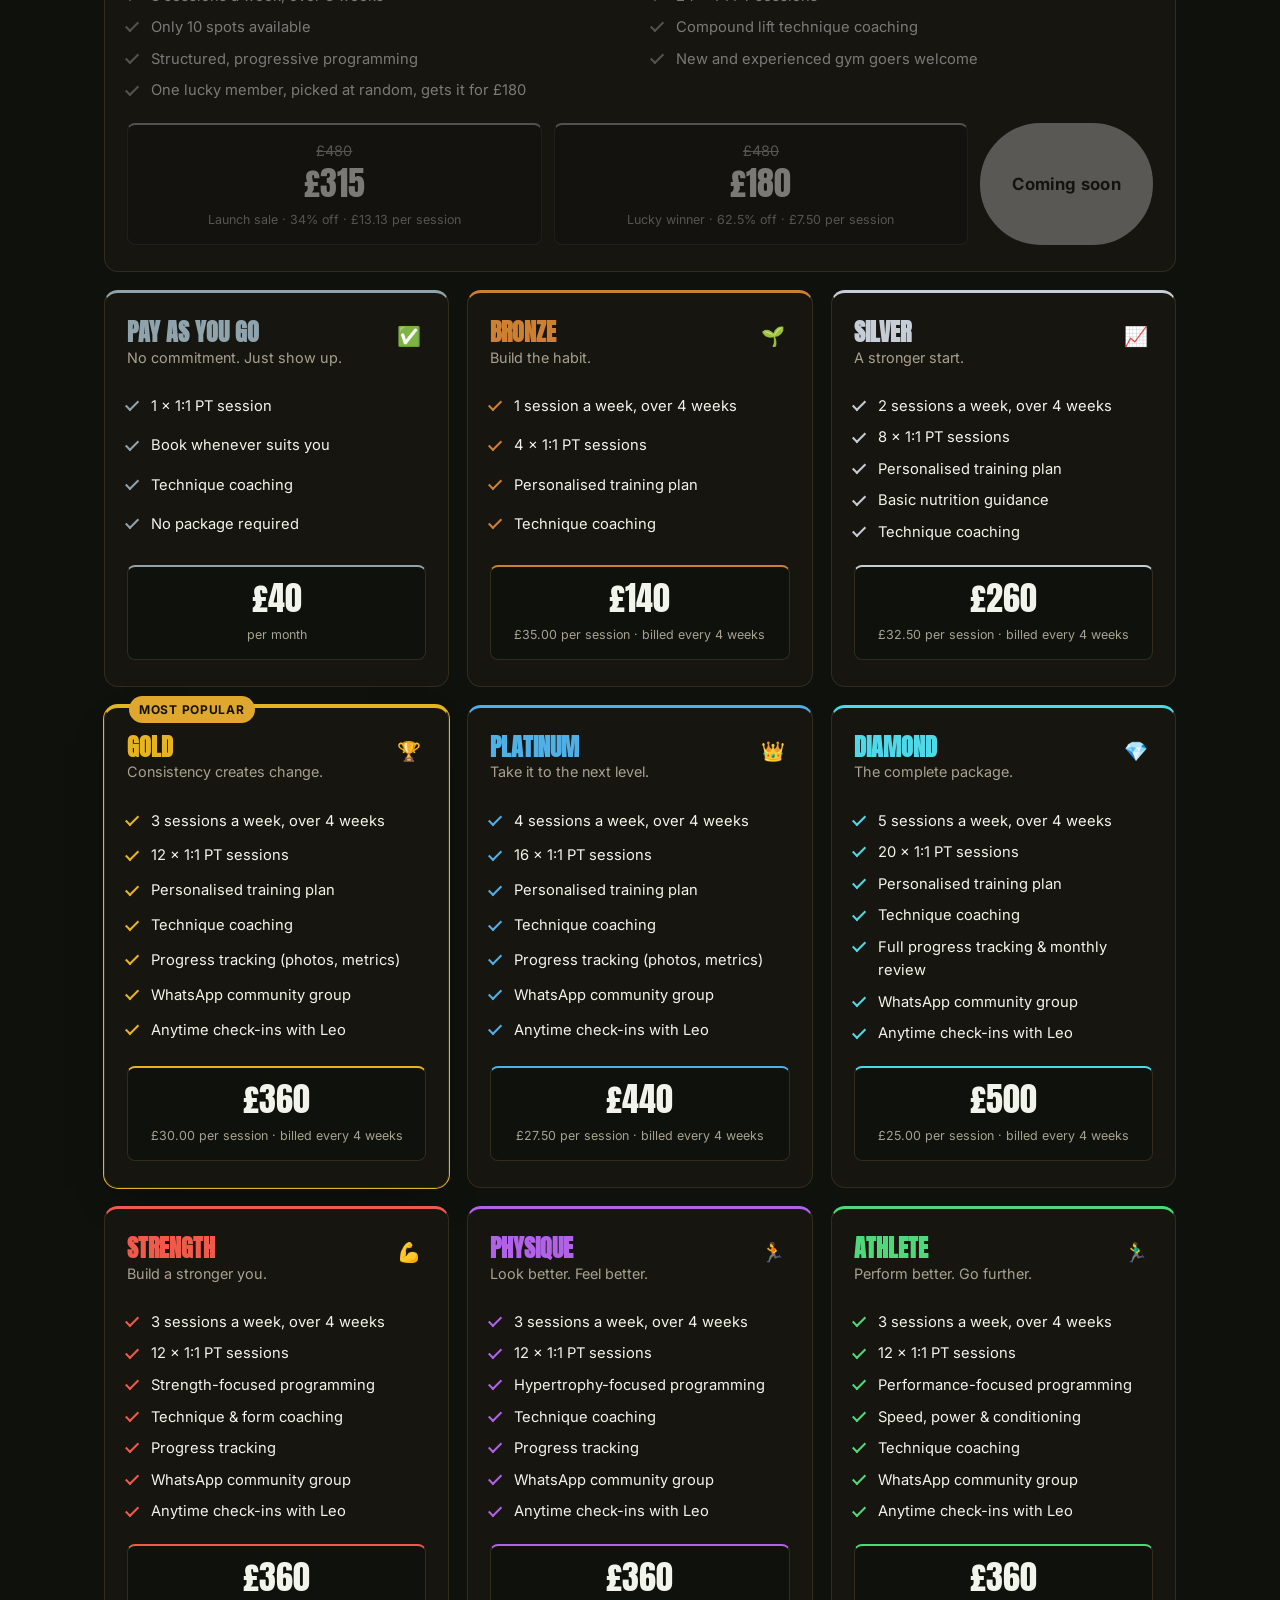
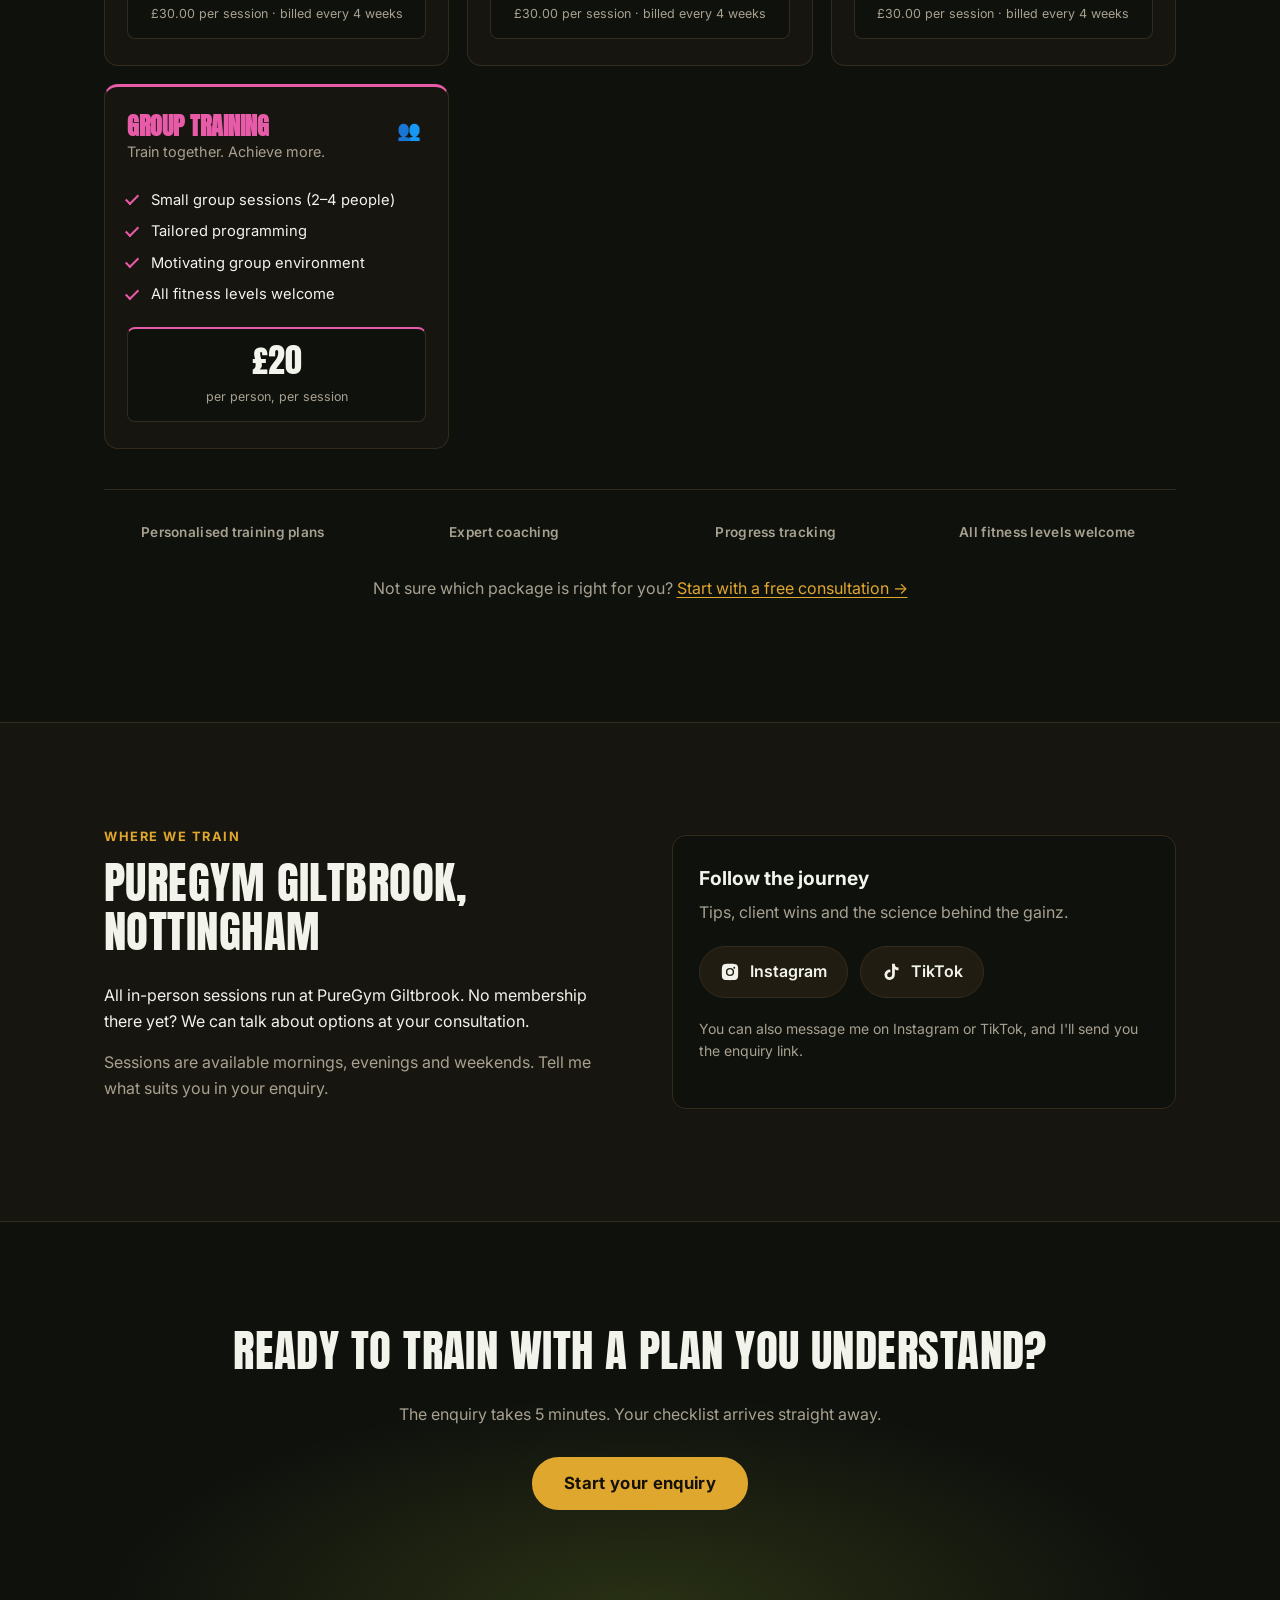
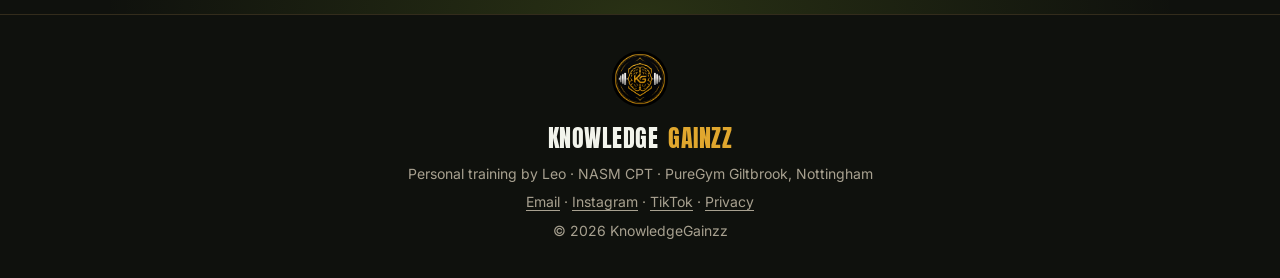
==== commit 826d10d1: "Add Big Three Blueprint sign-up form (closed until launch) and 10-spot limit enquire.html?bundle=blu" ====
--- a/index.html
+++ b/index.html
@@ -210,7 +210,7 @@
 
           <article class="price-card tier-blueprint price-card-wide price-card-soon reveal" id="big-three-blueprint" aria-disabled="true">
             <span class="card-tag card-tag-soon">Coming soon</span>
-            <span class="card-tag card-tag-right card-tag-sale">Launch sale &middot; 34% off</span>
+            <span class="card-tag card-tag-right card-tag-sale">Only 10 spots</span>
             <div class="price-head">
               <div>
                 <h3 class="price-name">The Big Three Blueprint</h3>
@@ -227,6 +227,7 @@
             <ul class="price-features">
               <li>3 sessions a week, over 8 weeks</li>
               <li>24 &times; 1:1 PT sessions</li>
+              <li>Only 10 spots available</li>
               <li>Compound lift technique coaching</li>
               <li>Structured, progressive programming</li>
               <li>New and experienced gym goers welcome</li>
@@ -236,14 +237,14 @@
               <div class="price-tag">
                 <span class="price-was">&pound;480</span>
                 <span class="price-amount">&pound;315</span>
-                <span class="price-per">34% off &middot; &pound;13.13 per session</span>
+                <span class="price-per">Launch sale &middot; 34% off &middot; &pound;13.13 per session</span>
               </div>
               <div class="price-tag price-tag-winner">
                 <span class="price-was">&pound;480</span>
                 <span class="price-amount">&pound;180</span>
                 <span class="price-per">Lucky winner &middot; 62.5% off &middot; &pound;7.50 per session</span>
               </div>
-              <span class="btn btn-lg btn-disabled" aria-disabled="true">Coming soon</span>
+              <a class="btn btn-lg btn-disabled" href="enquire.html?bundle=blueprint" aria-disabled="true" tabindex="-1">Coming soon</a>
             </div>
           </article>
 
--- a/css/styles.css
+++ b/css/styles.css
@@ -587,6 +587,14 @@
 .option small { display: block; color: var(--muted); font-size: 0.85rem; }
 .option:has(input:checked) { border-color: var(--accent); background: rgba(200, 245, 66, 0.06); }
 
+/* Big Three Blueprint lift questions */
+.lift-block {
+  background: var(--surface-2); border: 1px solid var(--border); border-radius: var(--radius-sm);
+  padding: 16px; margin-top: 16px;
+}
+.lift-title { font-family: var(--font-display); font-size: 1.3rem; text-transform: uppercase; margin: 0 0 12px; }
+.lift-block .field:last-child { margin-bottom: 0; }
+
 /* PAR-Q */
 .parq { display: grid; gap: 12px; margin: 20px 0; }
 .parq-q {
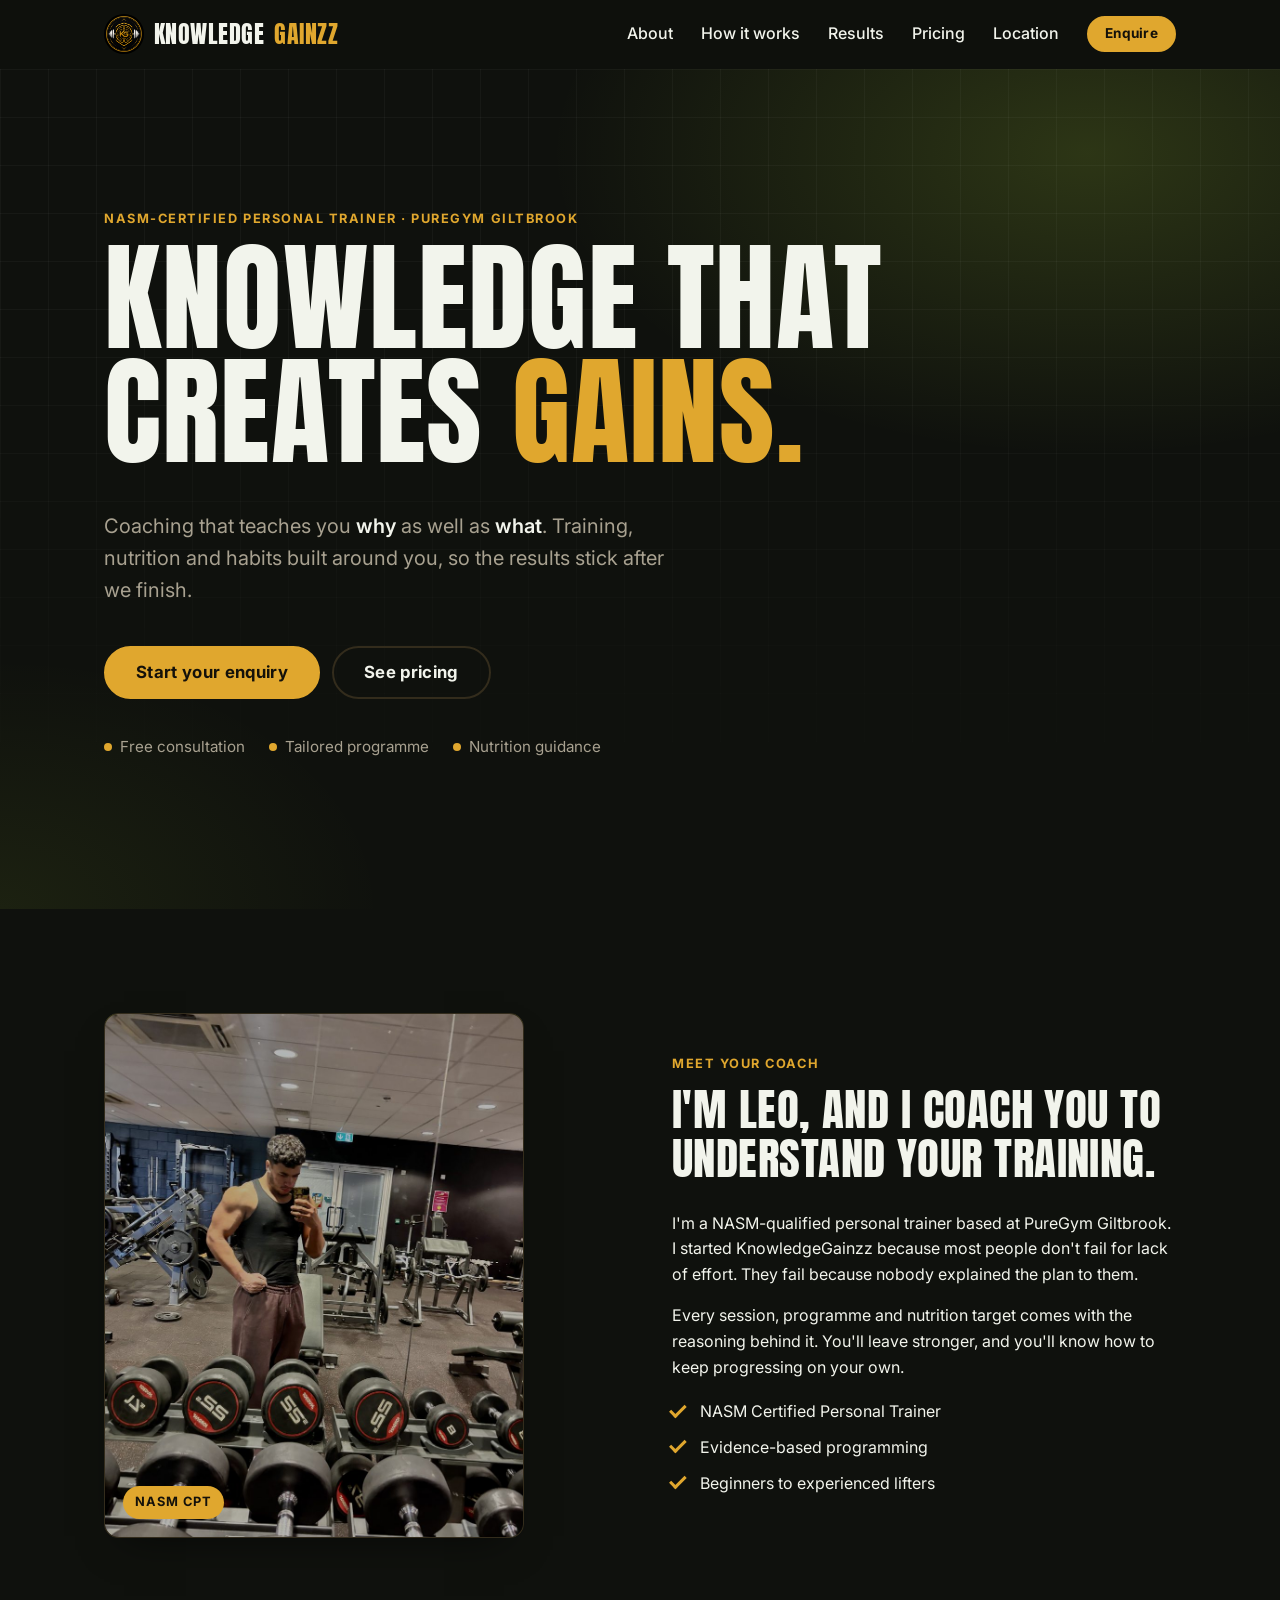
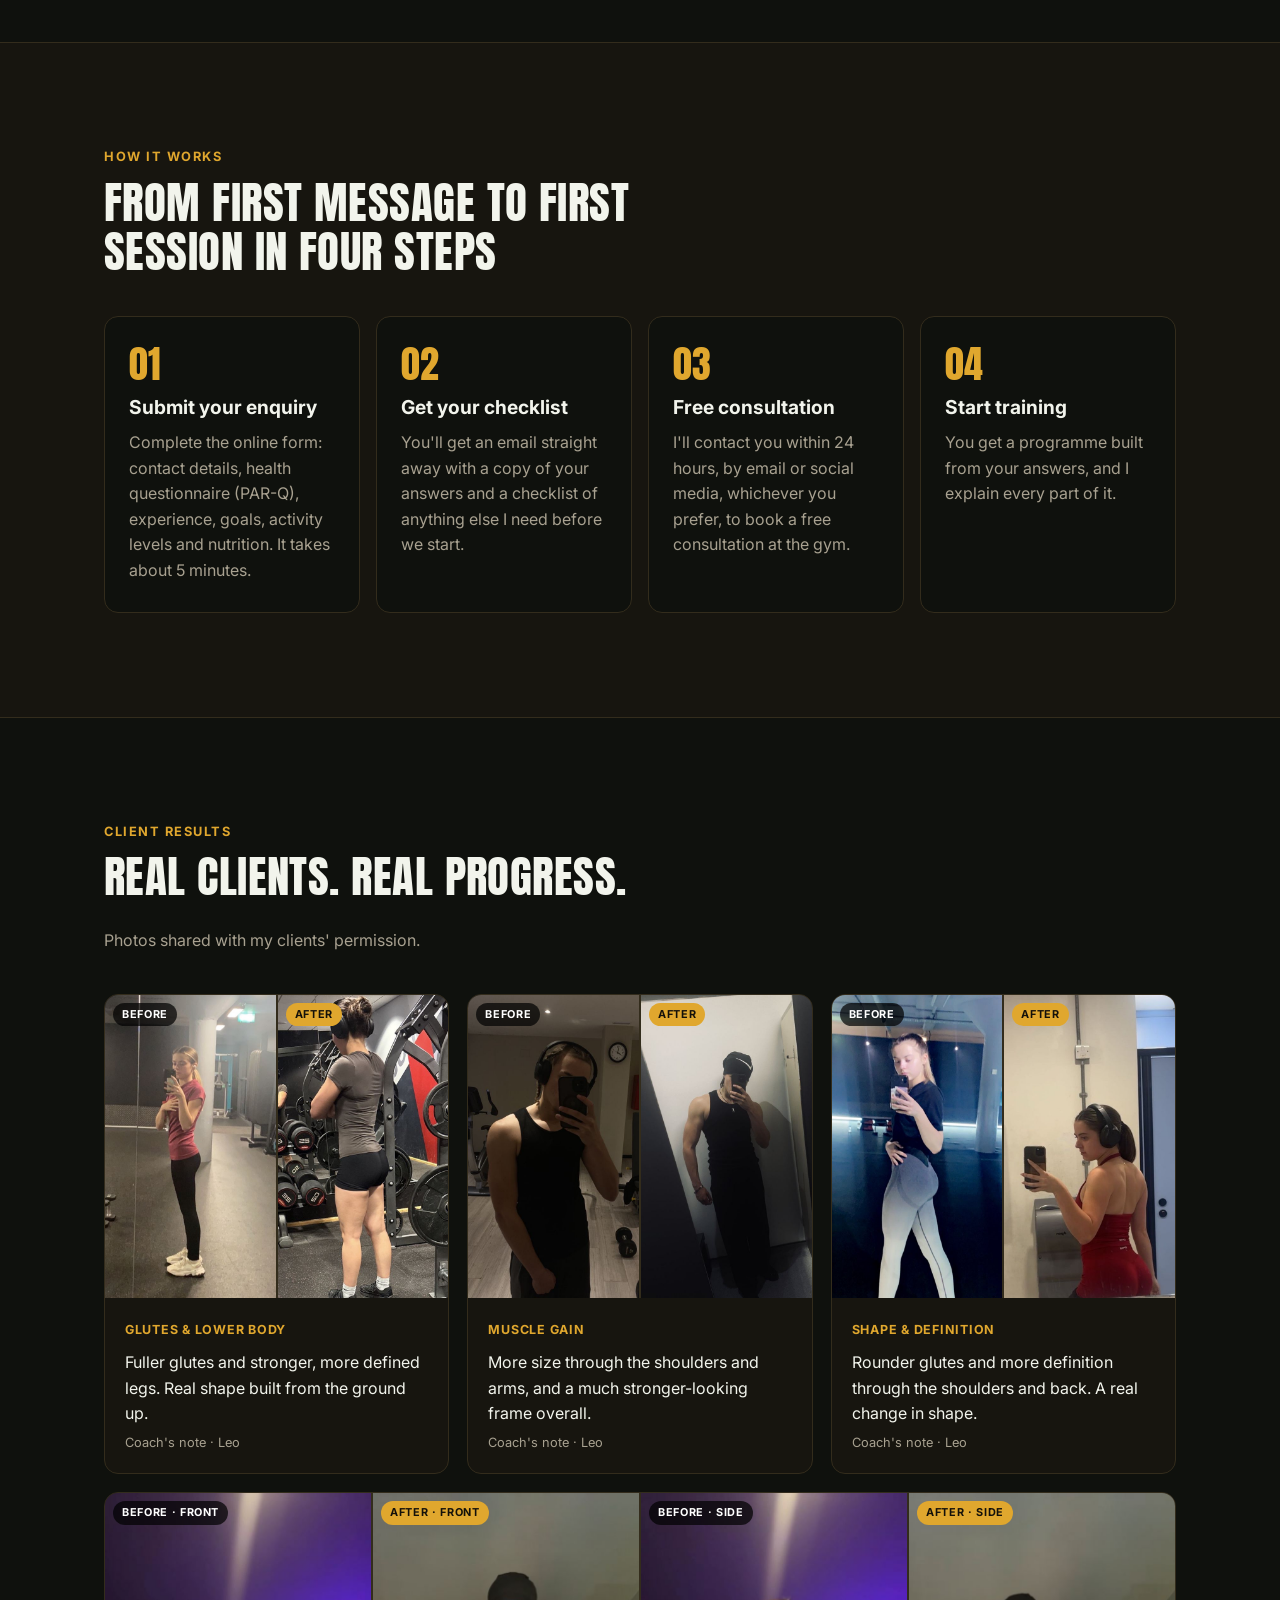
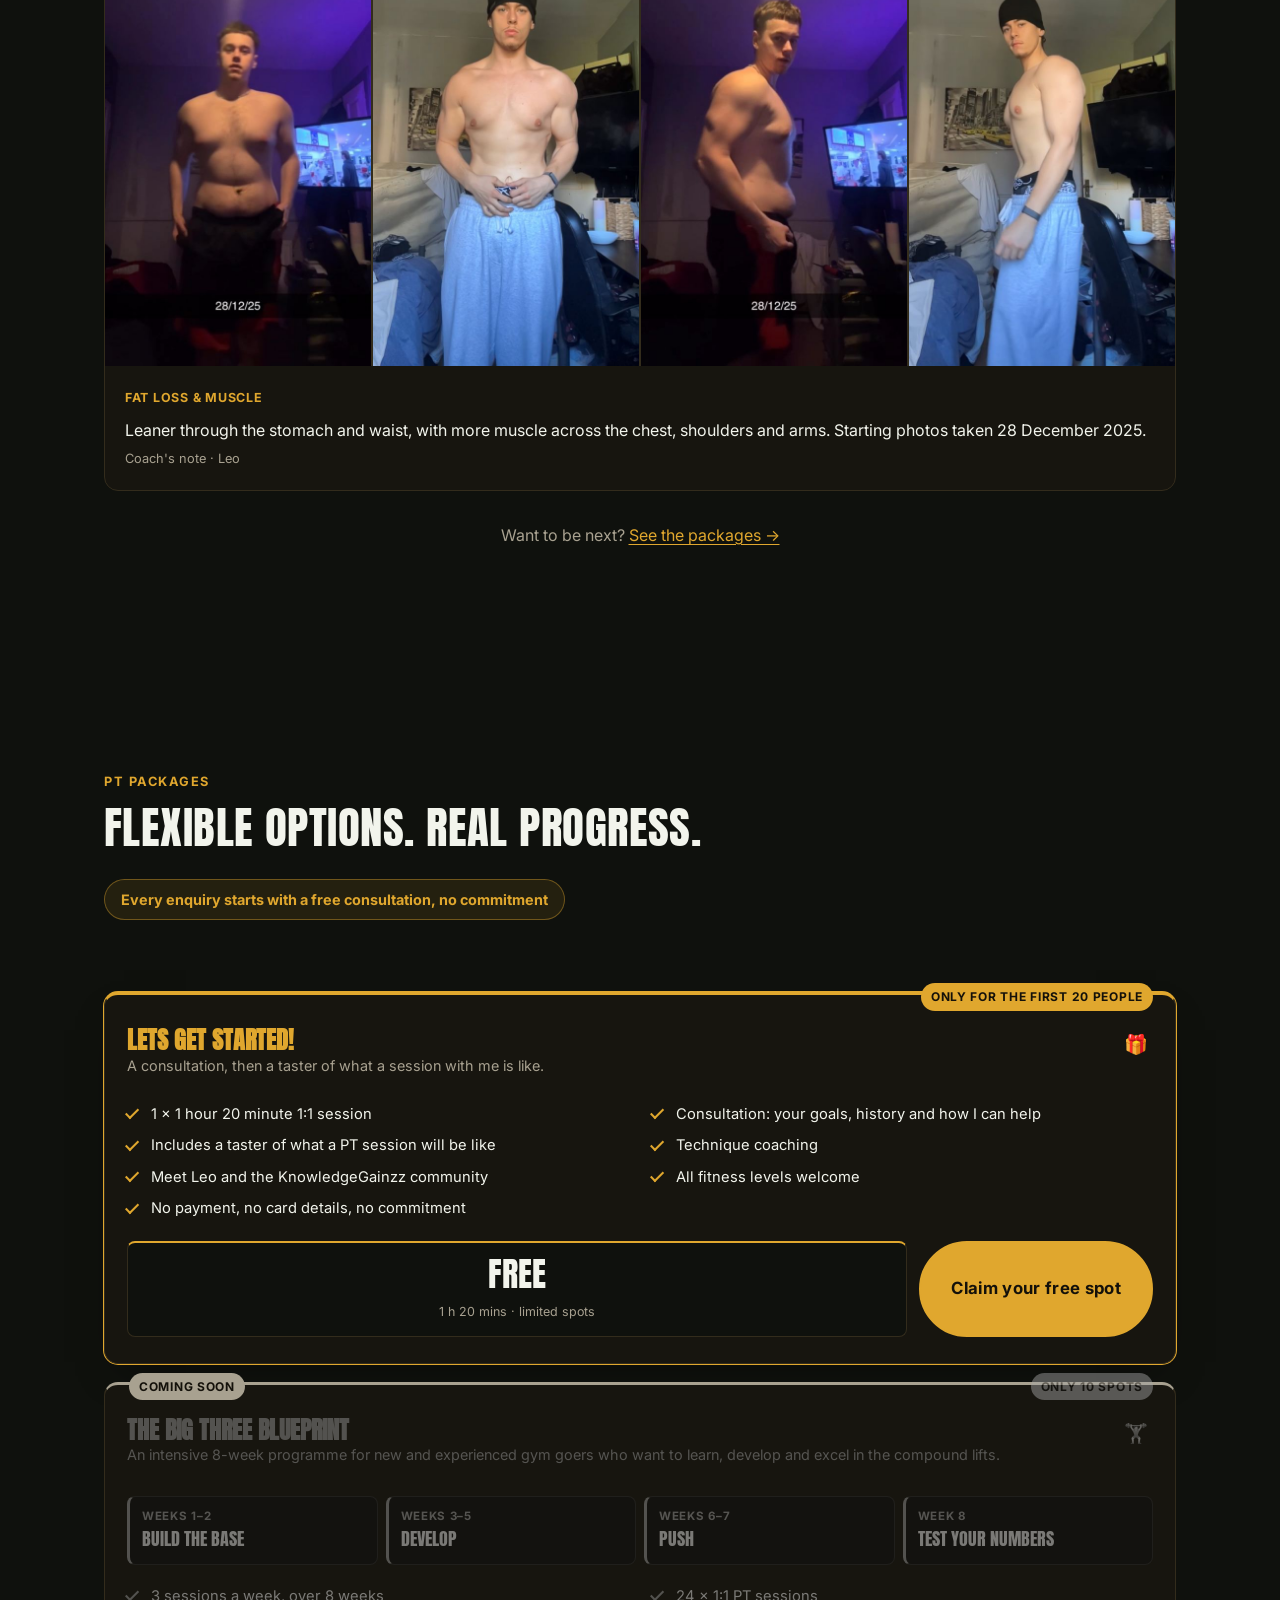
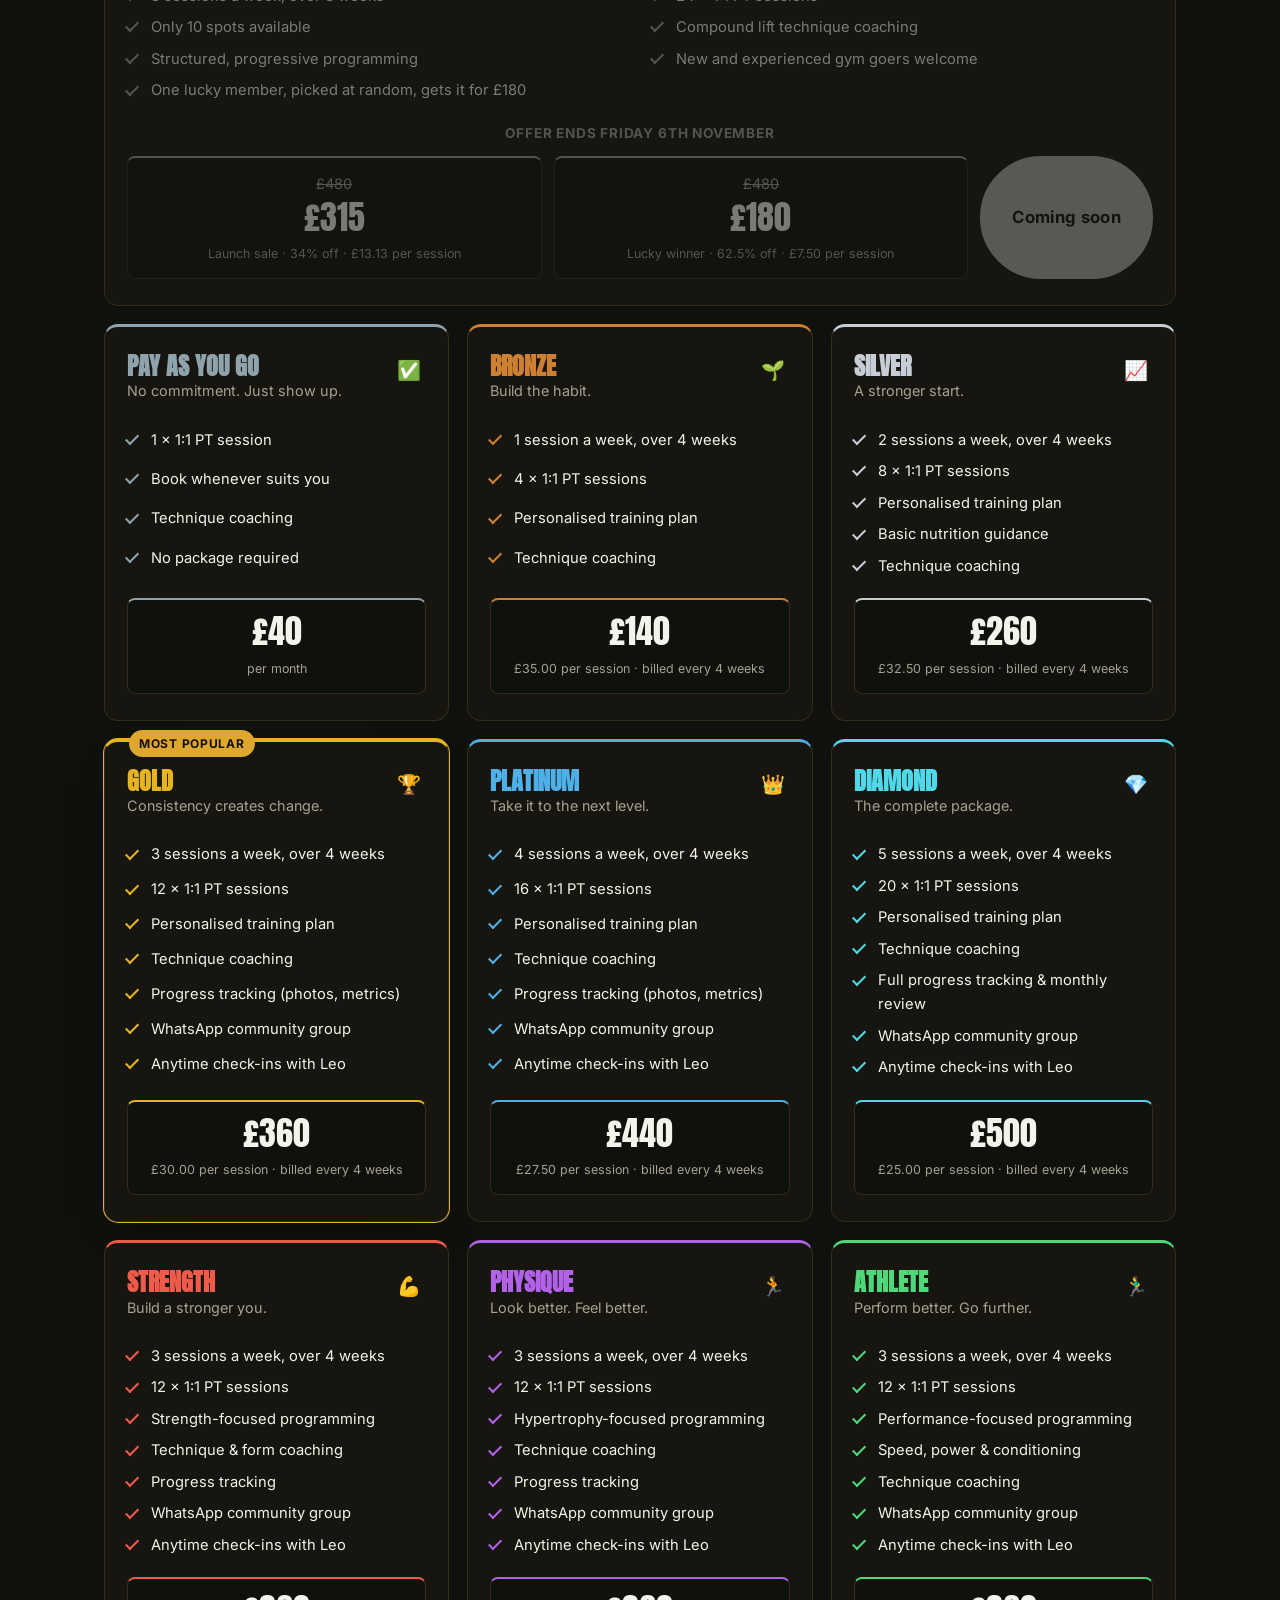
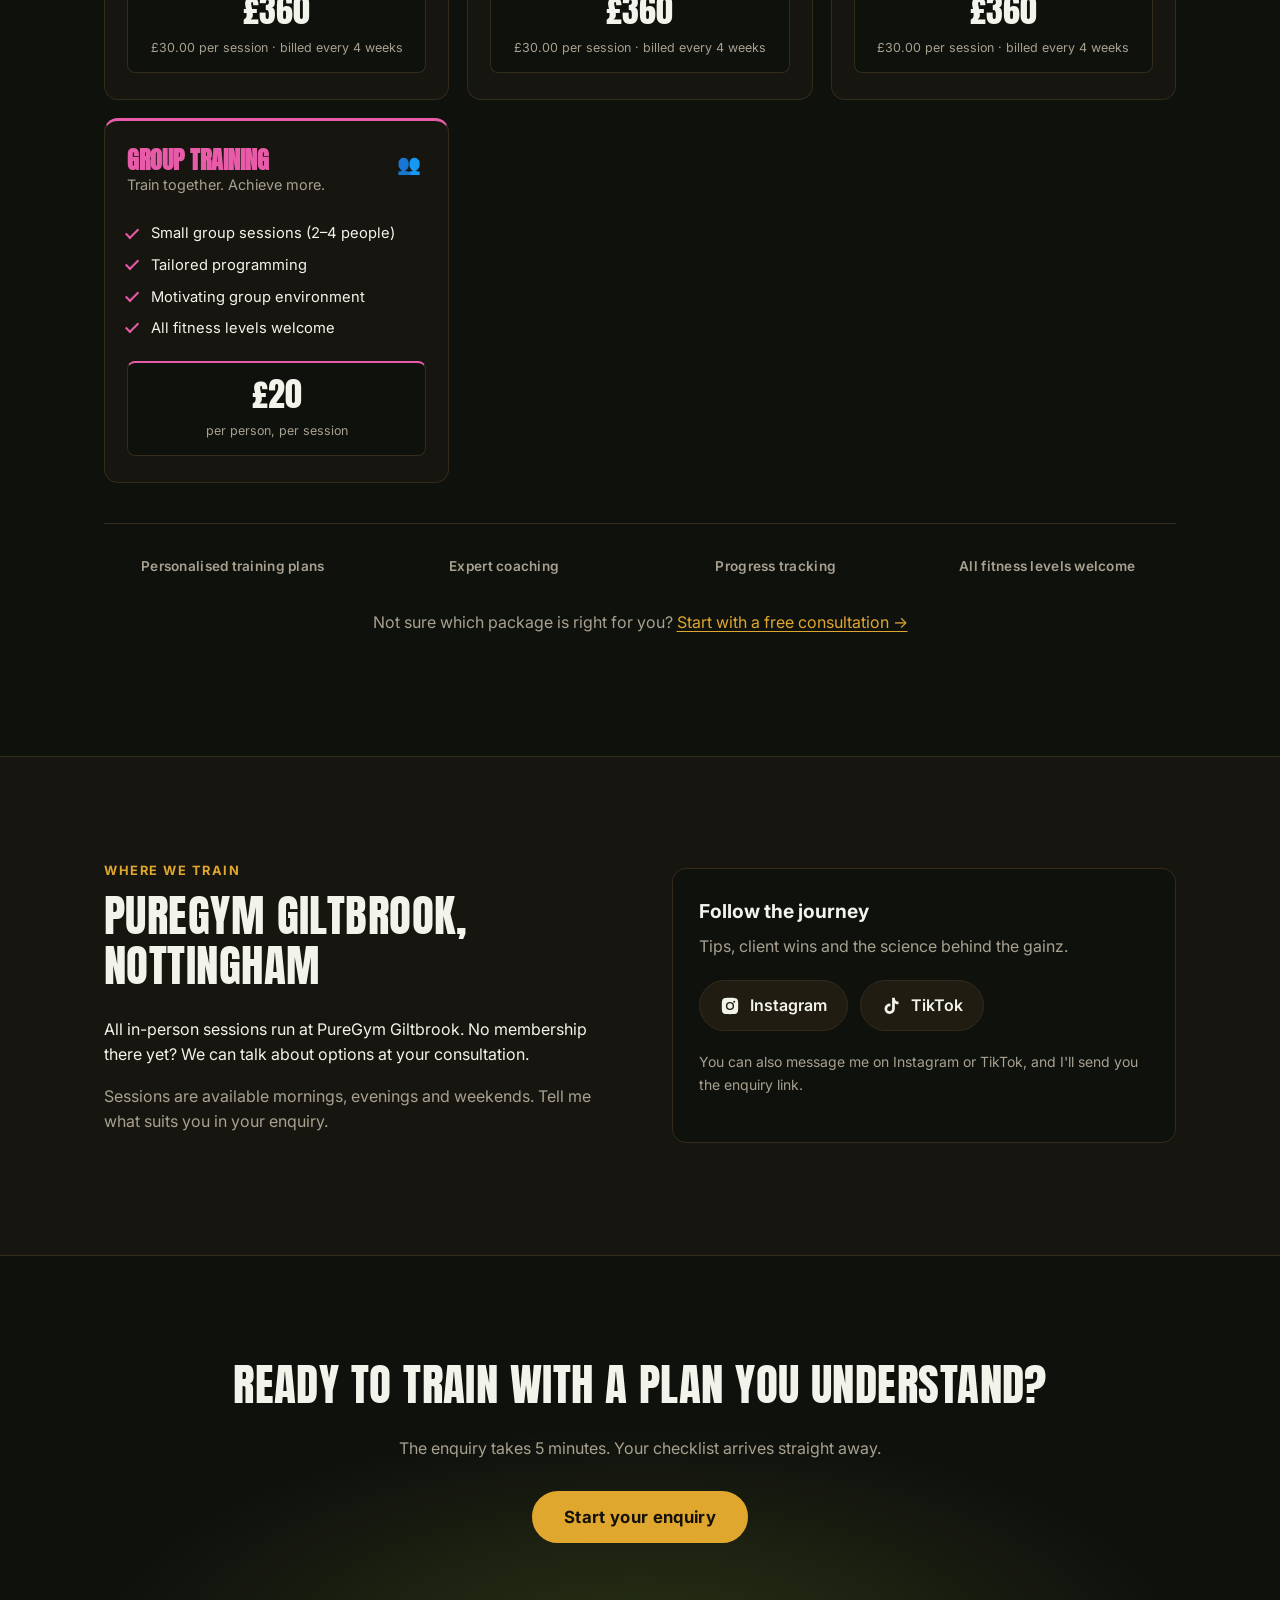
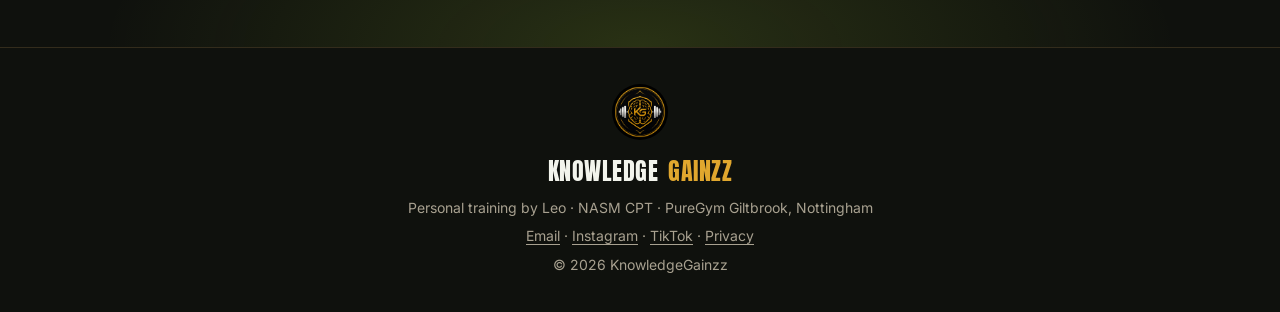
==== commit 6c45bb58: "Big Three Blueprint offer ends Friday 6th November Shows the end date on the card, form intro and cl" ====
--- a/index.html
+++ b/index.html
@@ -233,6 +233,7 @@
               <li>New and experienced gym goers welcome</li>
               <li>One lucky member, picked at random, gets it for &pound;180</li>
             </ul>
+            <p class="offer-ends">Offer ends Friday 6th November</p>
             <div class="blueprint-prices">
               <div class="price-tag">
                 <span class="price-was">&pound;480</span>
--- a/css/styles.css
+++ b/css/styles.css
@@ -379,6 +379,10 @@
 }
 .price-was { display: block; font-size: 0.9rem; color: var(--muted); text-decoration: line-through; margin-bottom: 4px; }
 .price-tag-winner { border-top-style: dashed; }
+.offer-ends {
+  margin: 0 0 12px; text-align: center; font-weight: 700; font-size: 0.85rem;
+  letter-spacing: 0.06em; text-transform: uppercase; color: var(--tier);
+}
 
 .price-head { display: flex; align-items: flex-start; justify-content: space-between; gap: 10px; margin-bottom: 10px; }
 .price-name {
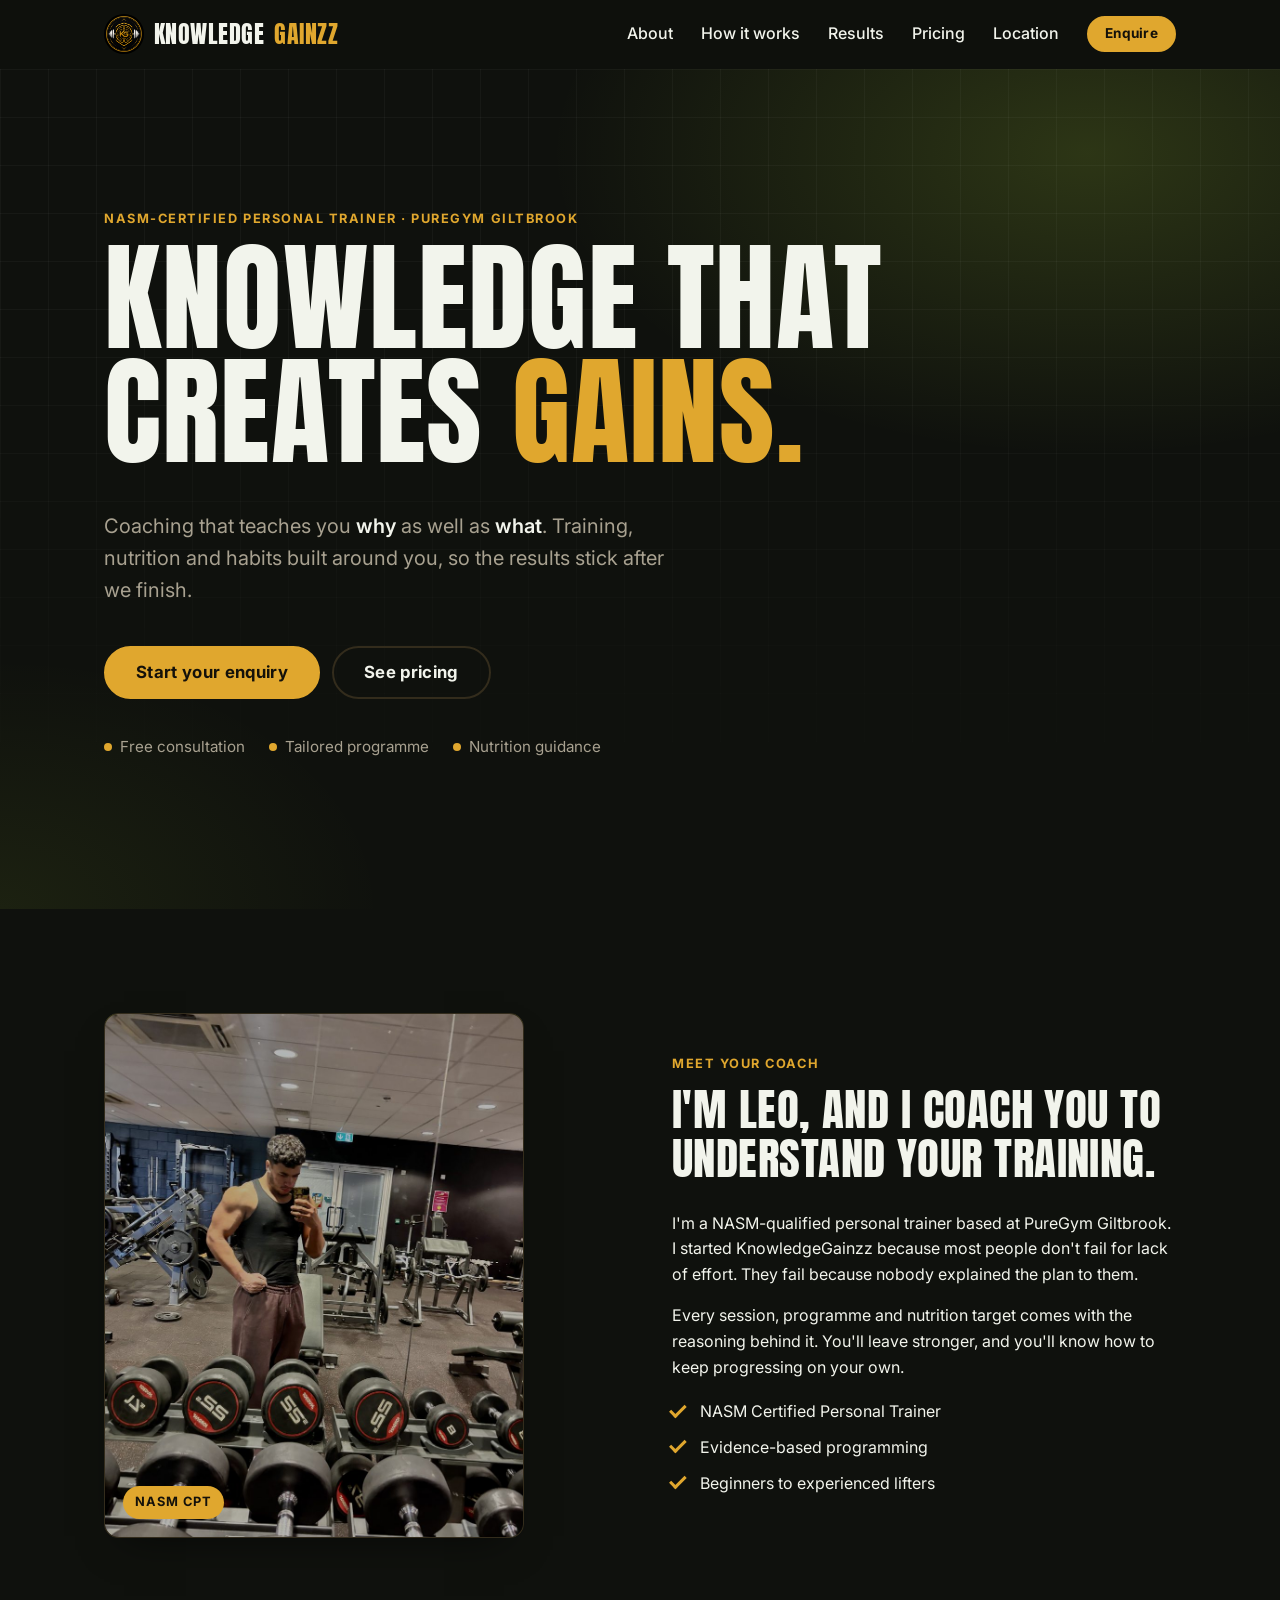
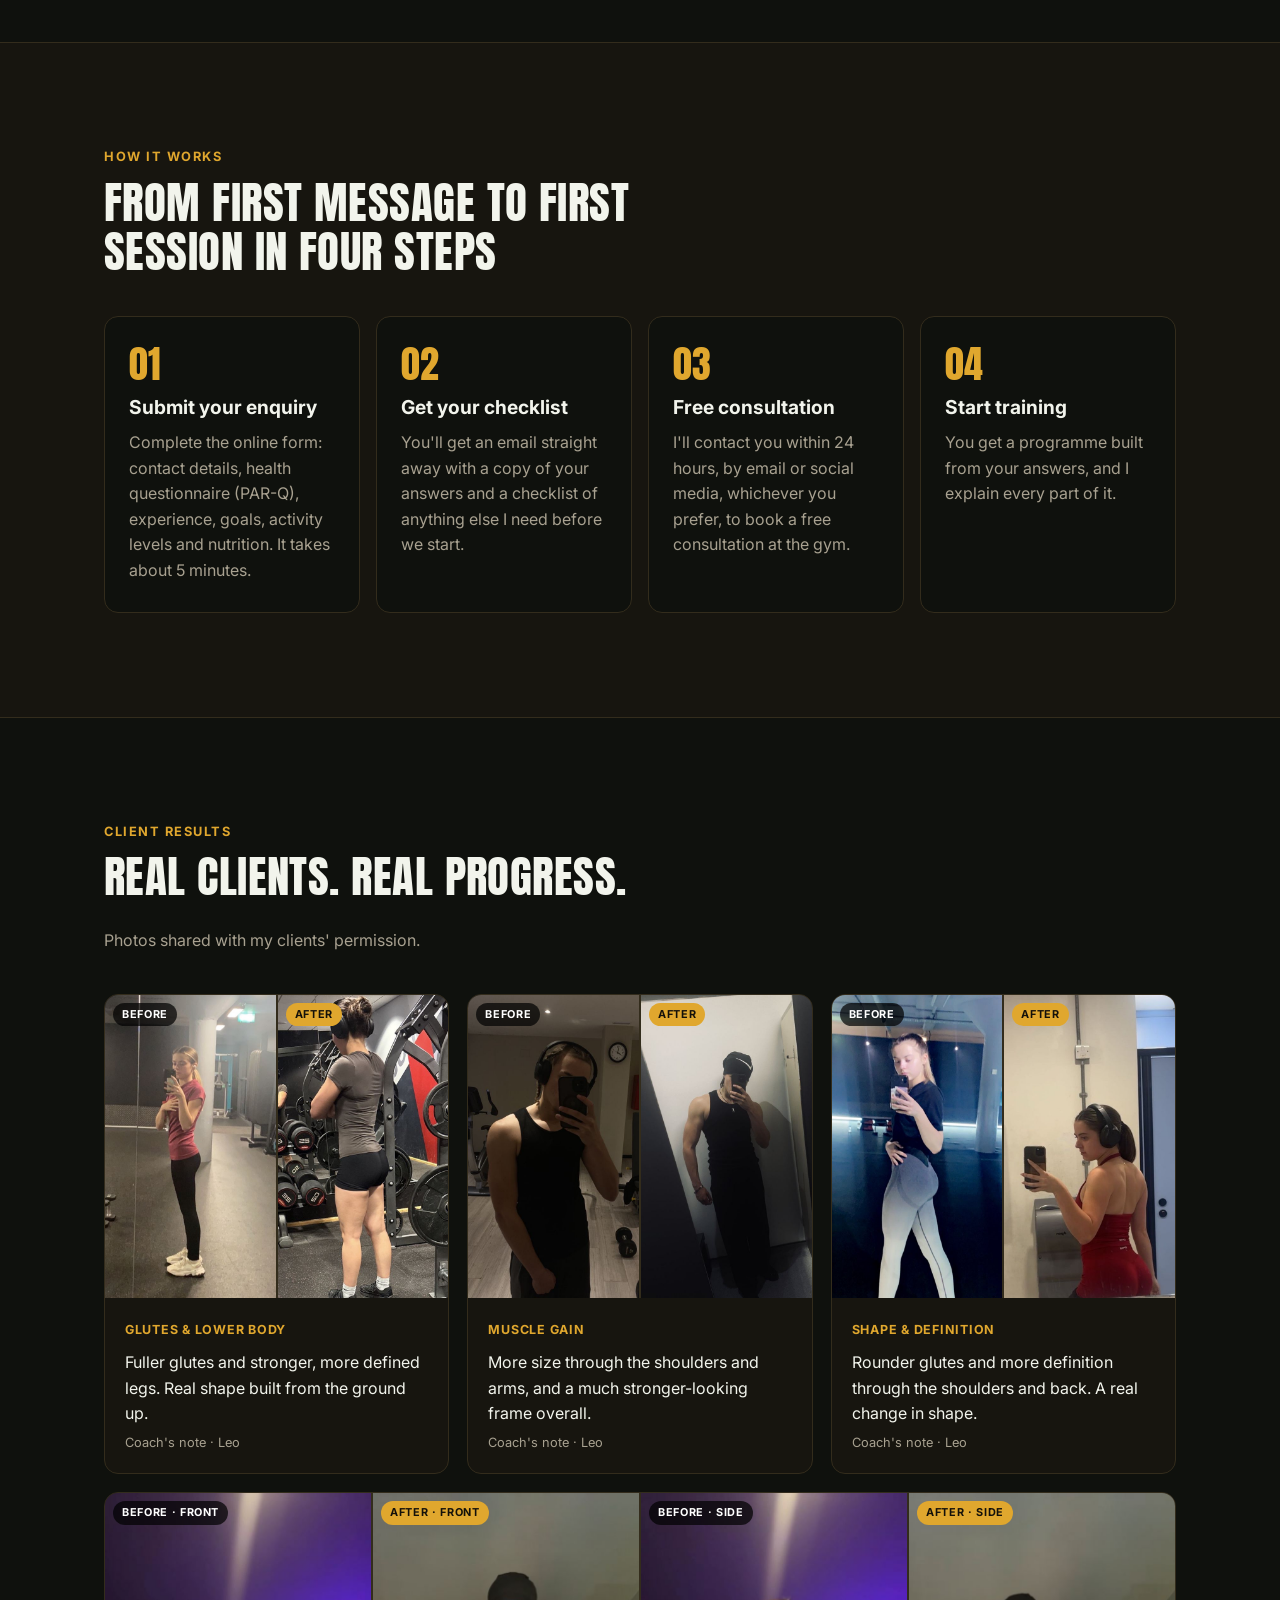
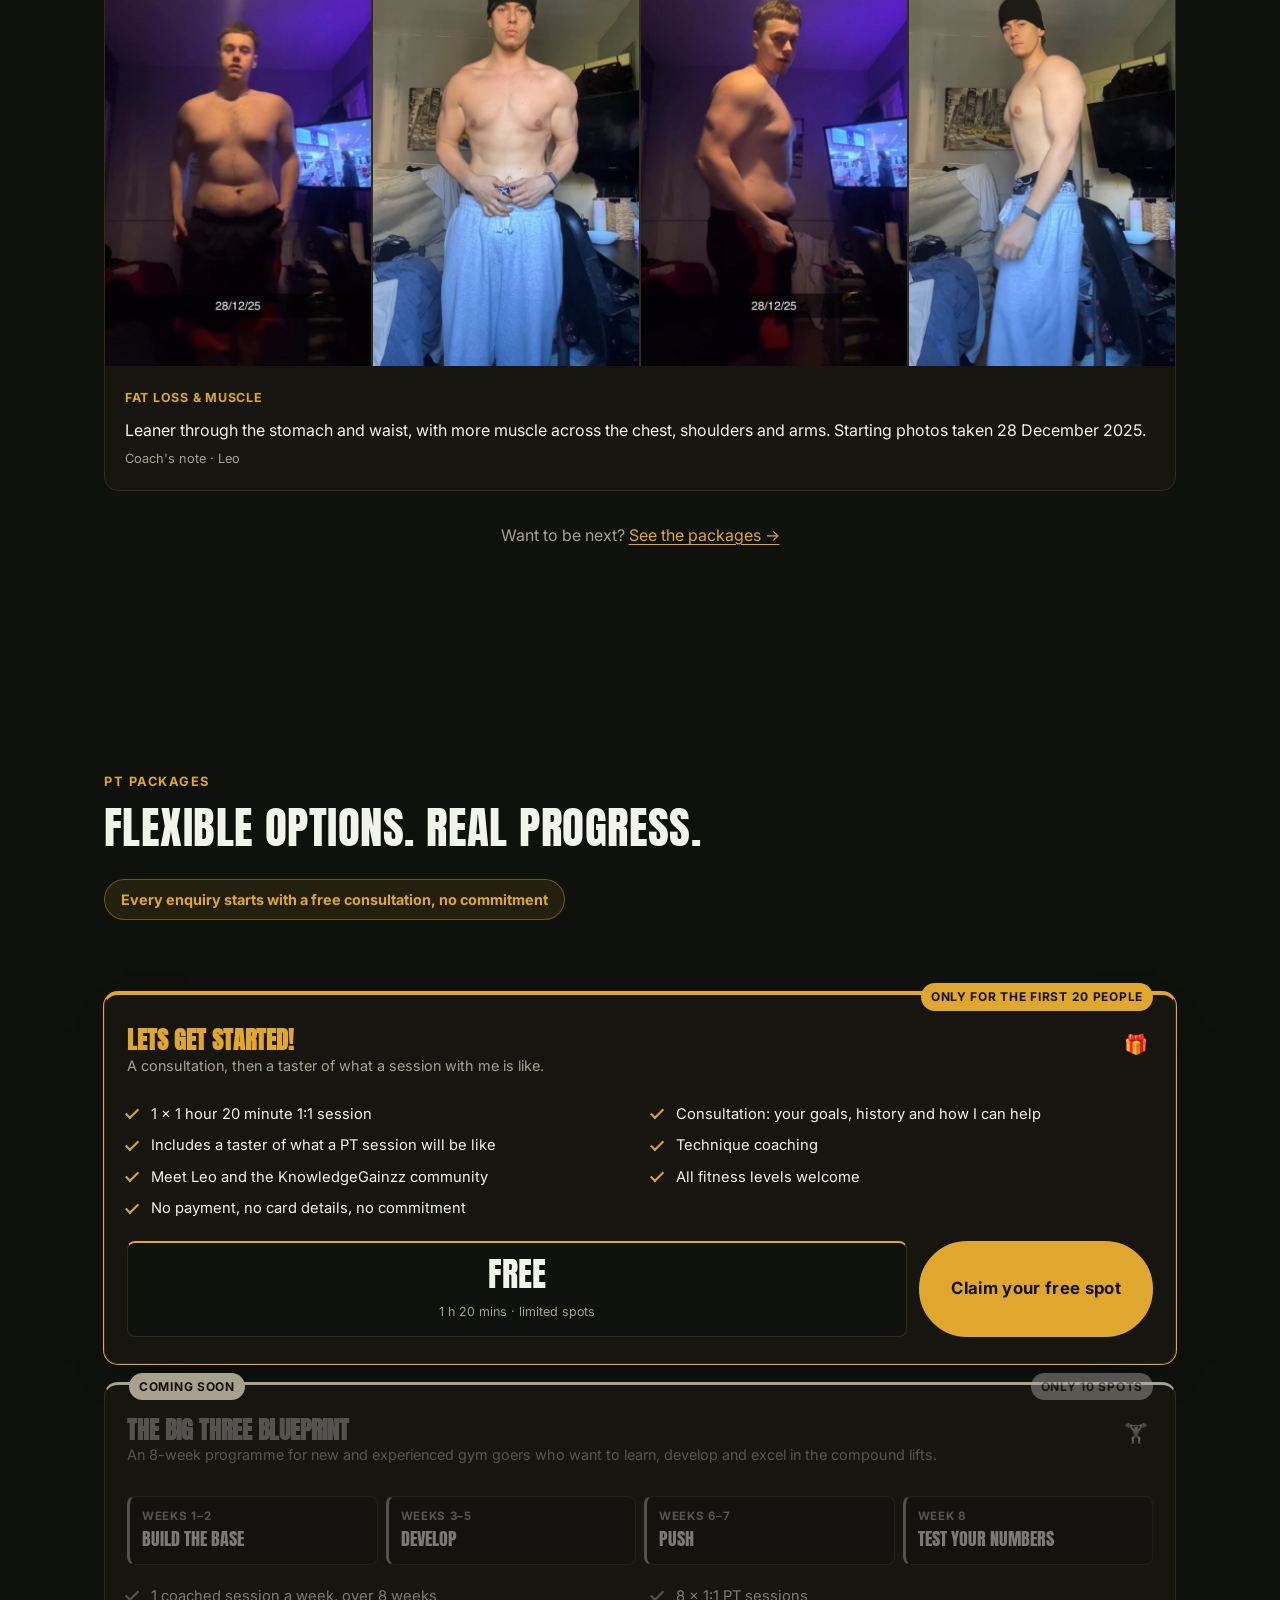
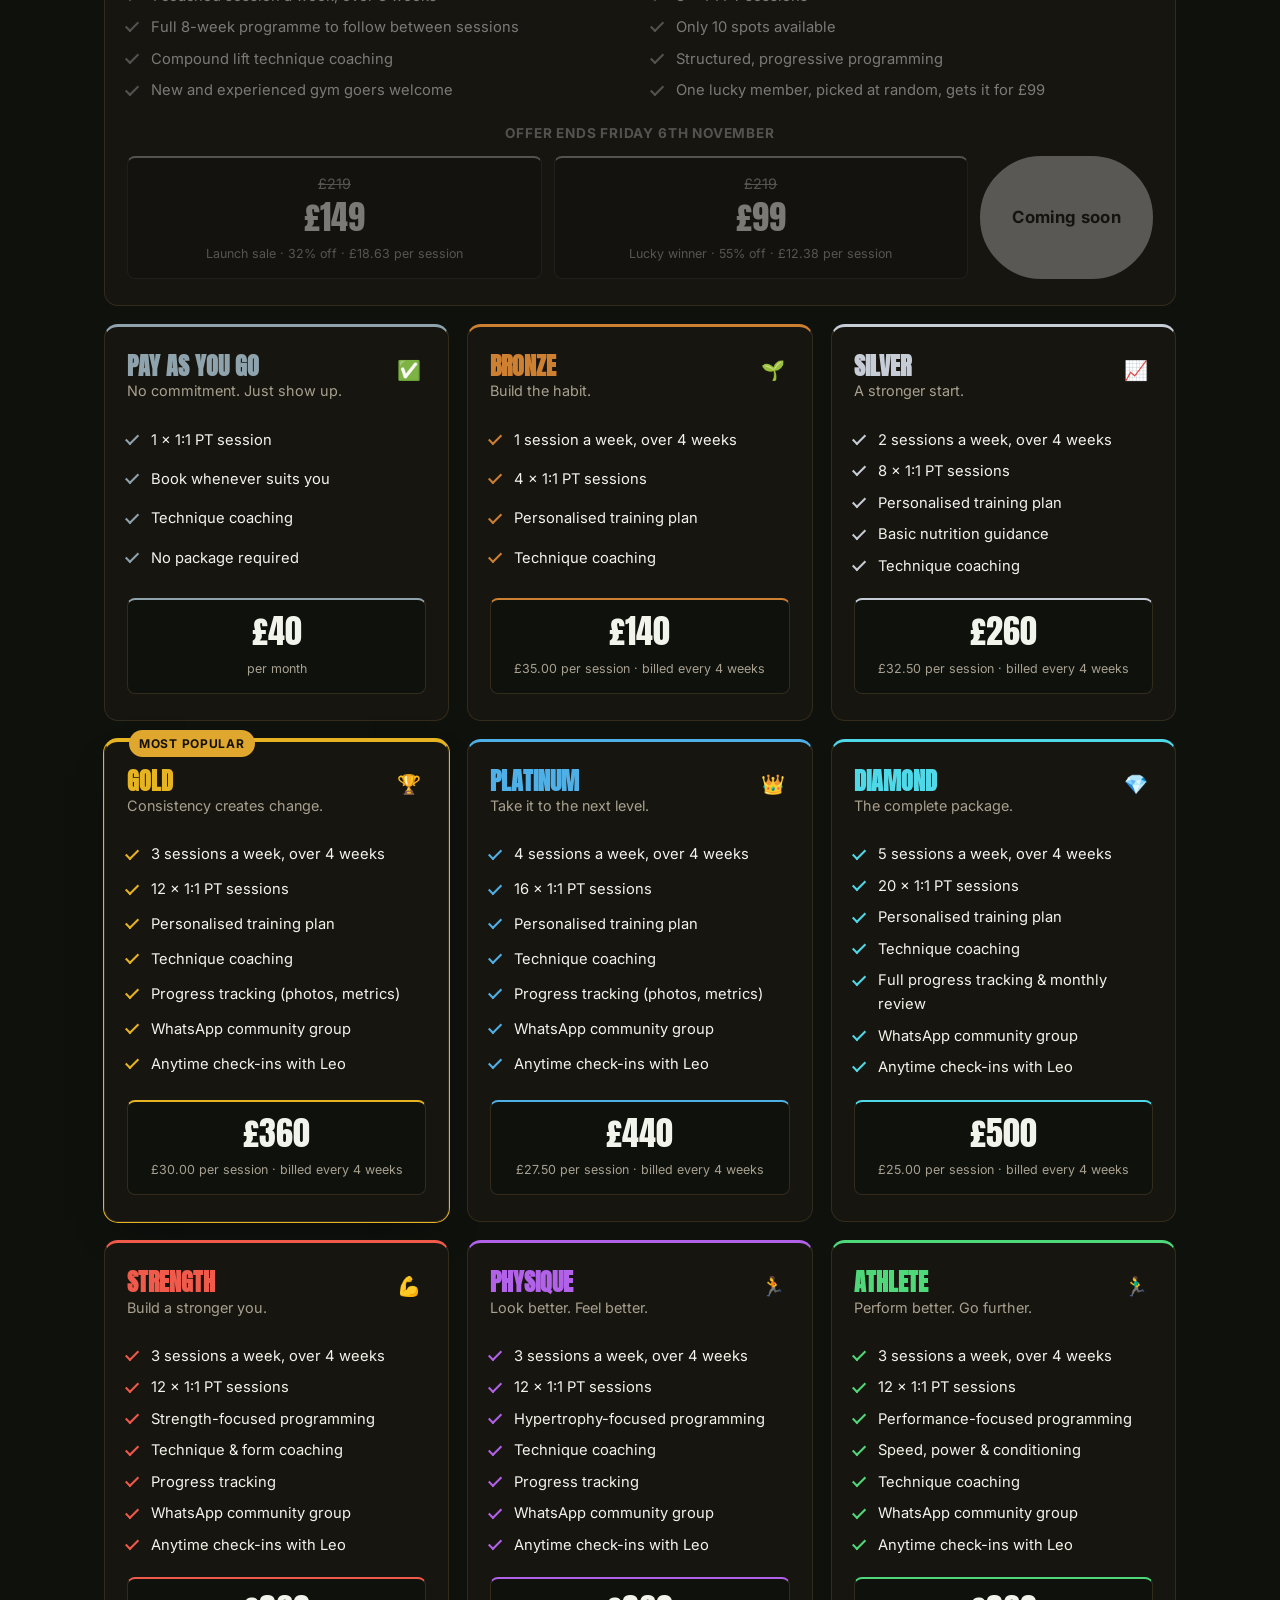
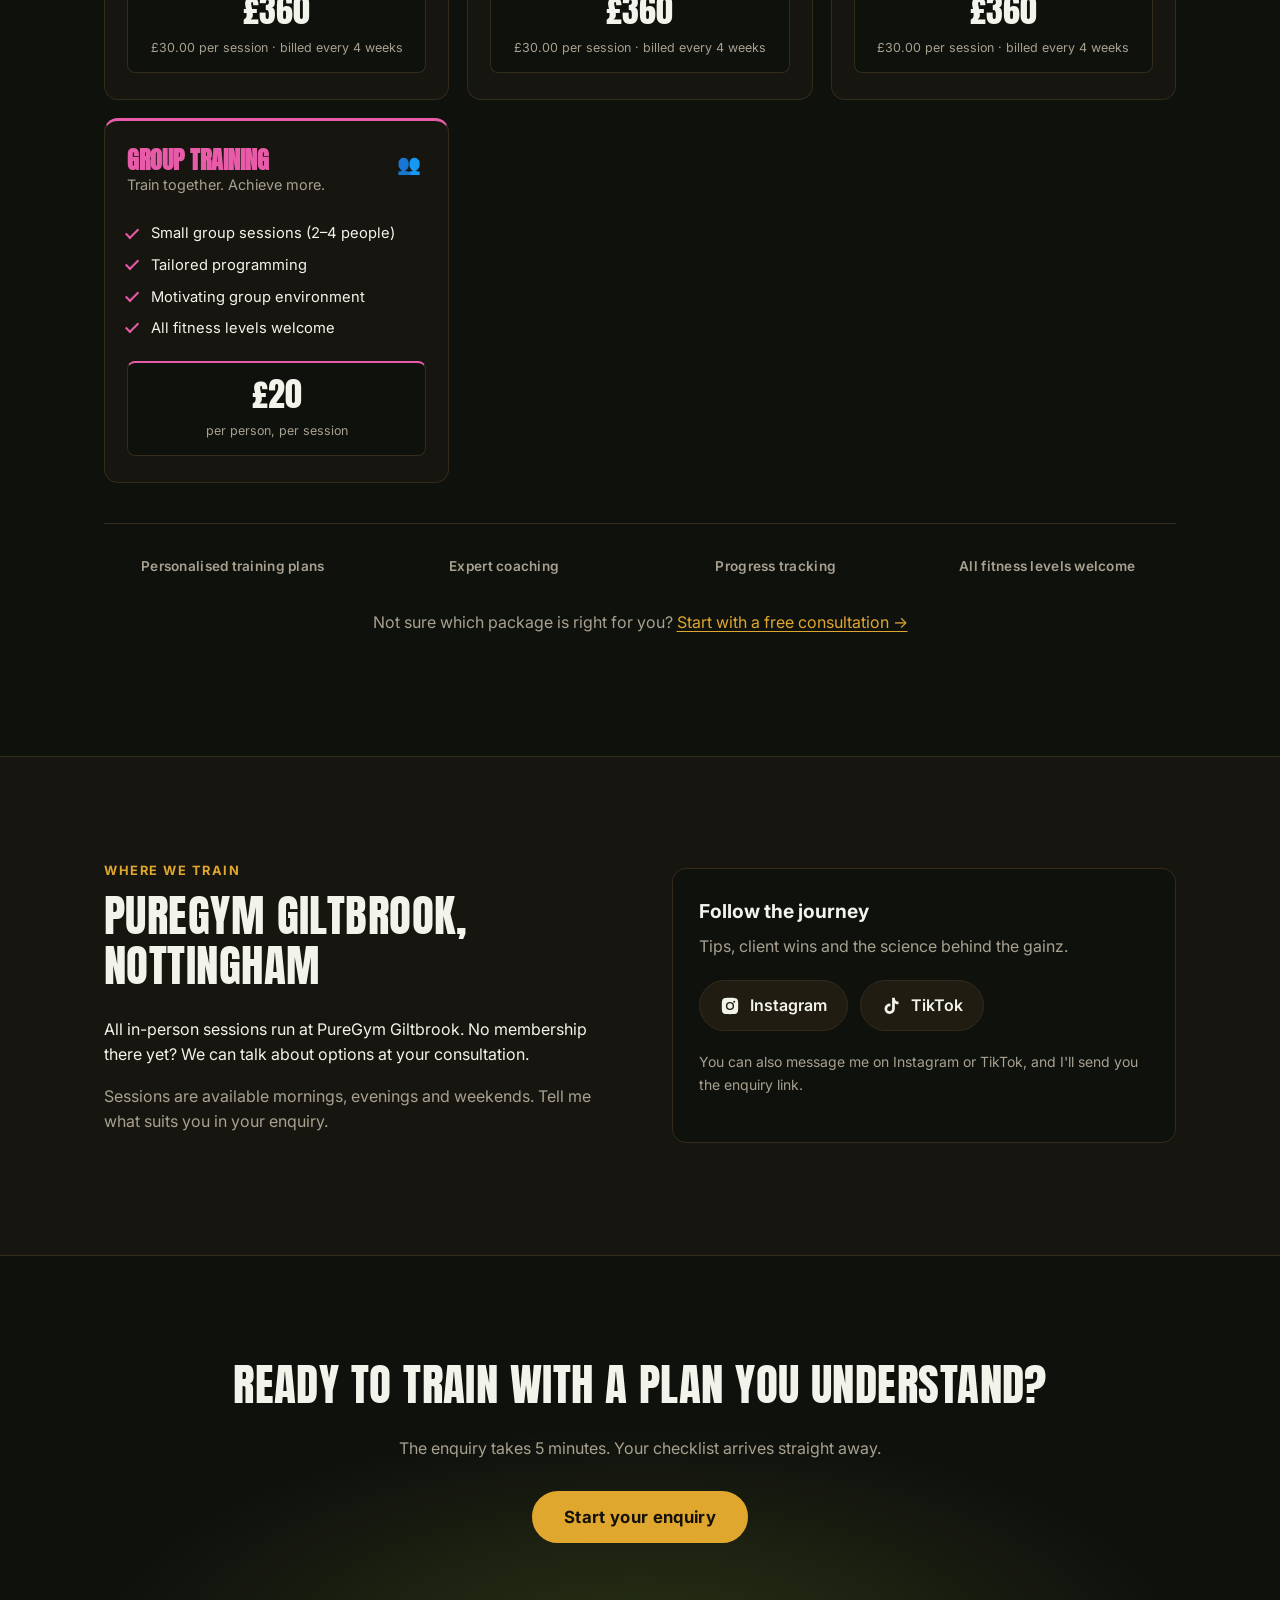
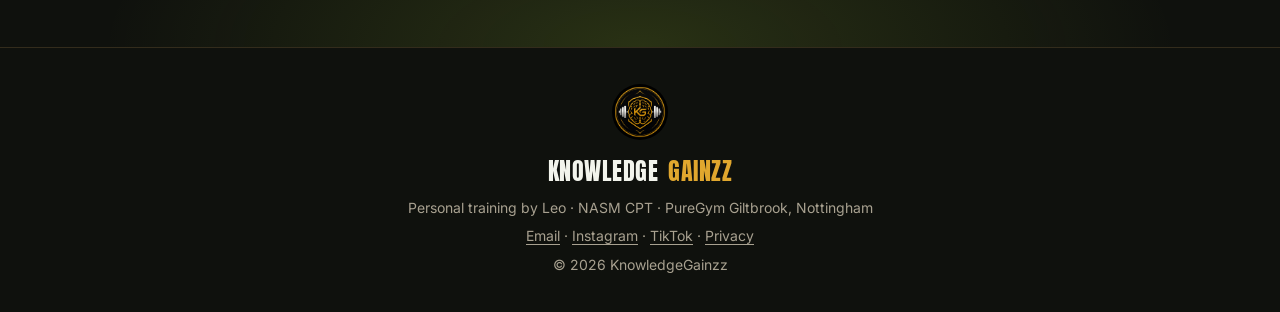
==== commit 69737a83: "Big Three Blueprint: 1 coached session a week, £149 (was £219), lucky winner £99 8 x 1:1 sessions pl" ====
--- a/index.html
+++ b/index.html
@@ -214,7 +214,7 @@
             <div class="price-head">
               <div>
                 <h3 class="price-name">The Big Three Blueprint</h3>
-                <p class="price-tagline">An intensive 8-week programme for new and experienced gym goers who want to learn, develop and excel in the compound lifts.</p>
+                <p class="price-tagline">An 8-week programme for new and experienced gym goers who want to learn, develop and excel in the compound lifts.</p>
               </div>
               <span class="price-icon" aria-hidden="true">&#127947;&#65039;</span>
             </div>
@@ -225,25 +225,26 @@
               <li><span class="phase-weeks">Week 8</span><span class="phase-name">Test your numbers</span></li>
             </ol>
             <ul class="price-features">
-              <li>3 sessions a week, over 8 weeks</li>
-              <li>24 &times; 1:1 PT sessions</li>
+              <li>1 coached session a week, over 8 weeks</li>
+              <li>8 &times; 1:1 PT sessions</li>
+              <li>Full 8-week programme to follow between sessions</li>
               <li>Only 10 spots available</li>
               <li>Compound lift technique coaching</li>
               <li>Structured, progressive programming</li>
               <li>New and experienced gym goers welcome</li>
-              <li>One lucky member, picked at random, gets it for &pound;180</li>
+              <li>One lucky member, picked at random, gets it for &pound;99</li>
             </ul>
             <p class="offer-ends">Offer ends Friday 6th November</p>
             <div class="blueprint-prices">
               <div class="price-tag">
-                <span class="price-was">&pound;480</span>
-                <span class="price-amount">&pound;315</span>
-                <span class="price-per">Launch sale &middot; 34% off &middot; &pound;13.13 per session</span>
+                <span class="price-was">&pound;219</span>
+                <span class="price-amount">&pound;149</span>
+                <span class="price-per">Launch sale &middot; 32% off &middot; &pound;18.63 per session</span>
               </div>
               <div class="price-tag price-tag-winner">
-                <span class="price-was">&pound;480</span>
-                <span class="price-amount">&pound;180</span>
-                <span class="price-per">Lucky winner &middot; 62.5% off &middot; &pound;7.50 per session</span>
+                <span class="price-was">&pound;219</span>
+                <span class="price-amount">&pound;99</span>
+                <span class="price-per">Lucky winner &middot; 55% off &middot; &pound;12.38 per session</span>
               </div>
               <a class="btn btn-lg btn-disabled" href="enquire.html?bundle=blueprint" aria-disabled="true" tabindex="-1">Coming soon</a>
             </div>
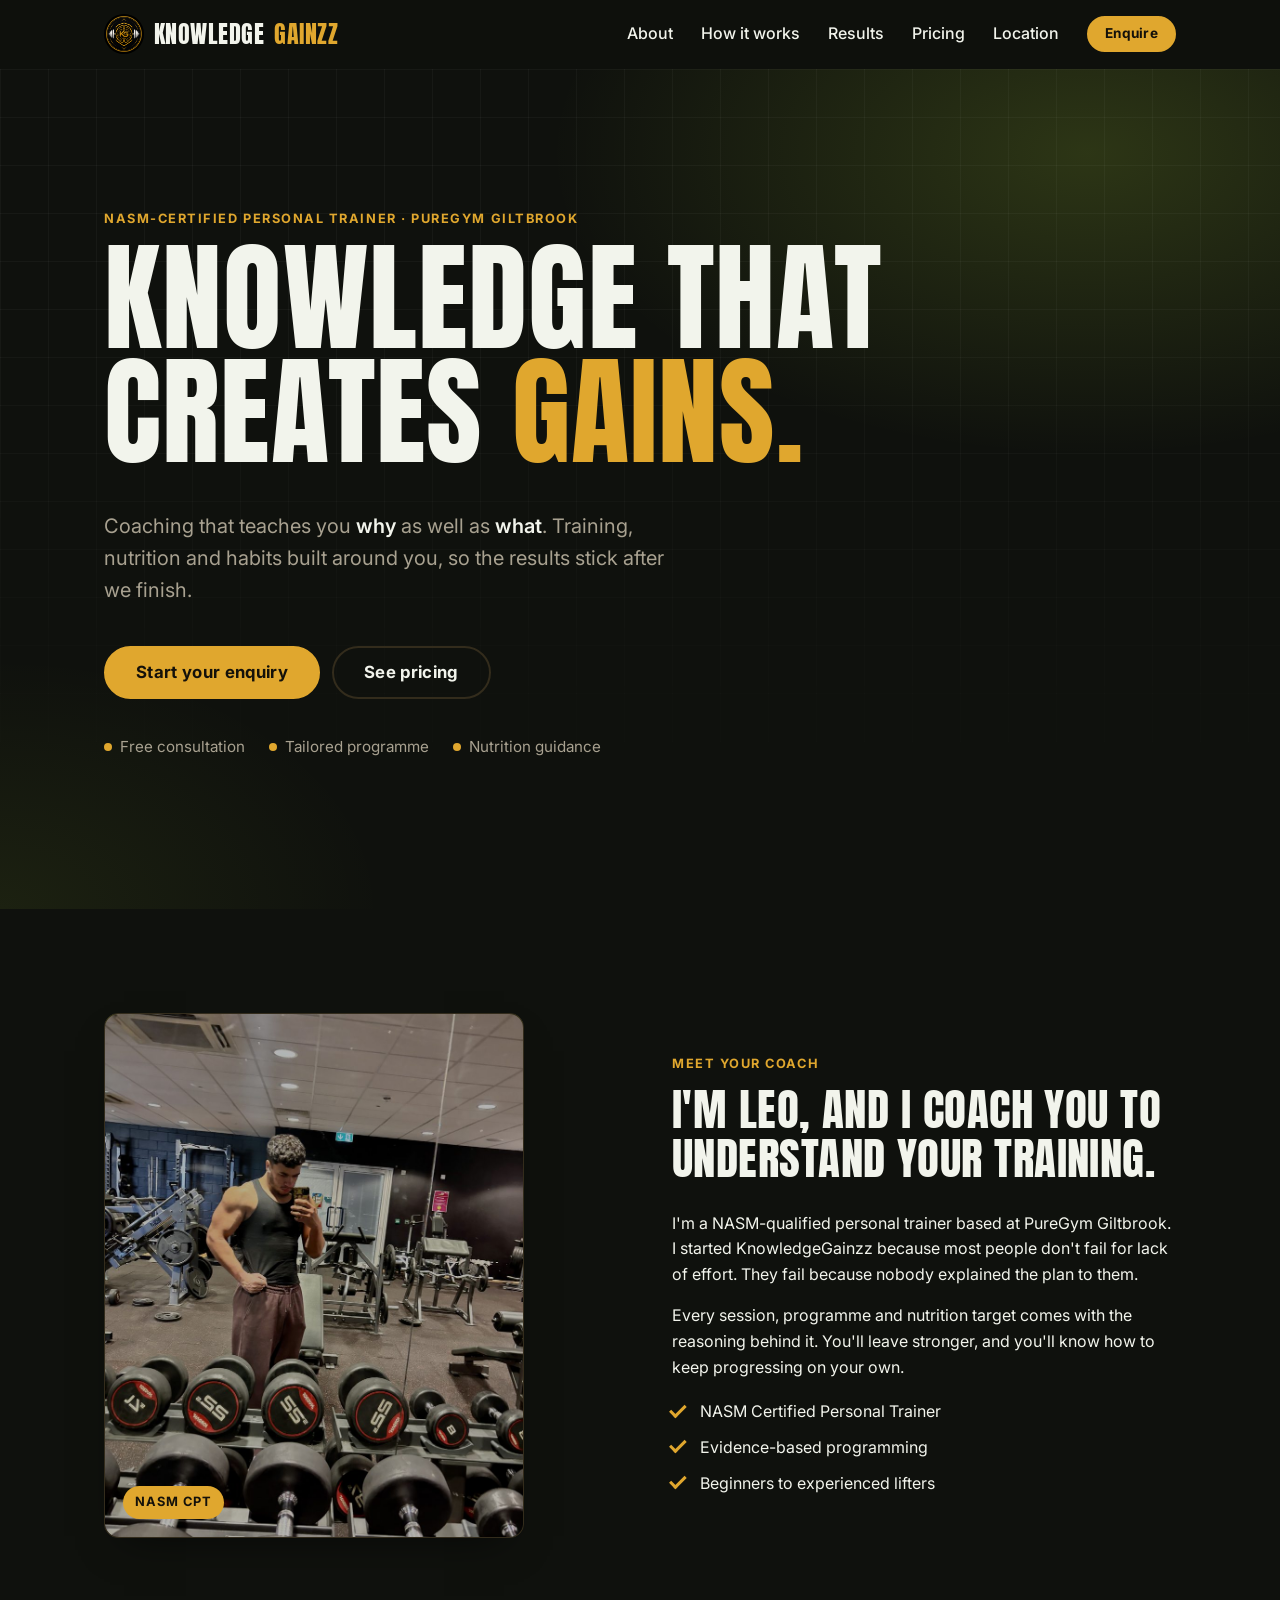
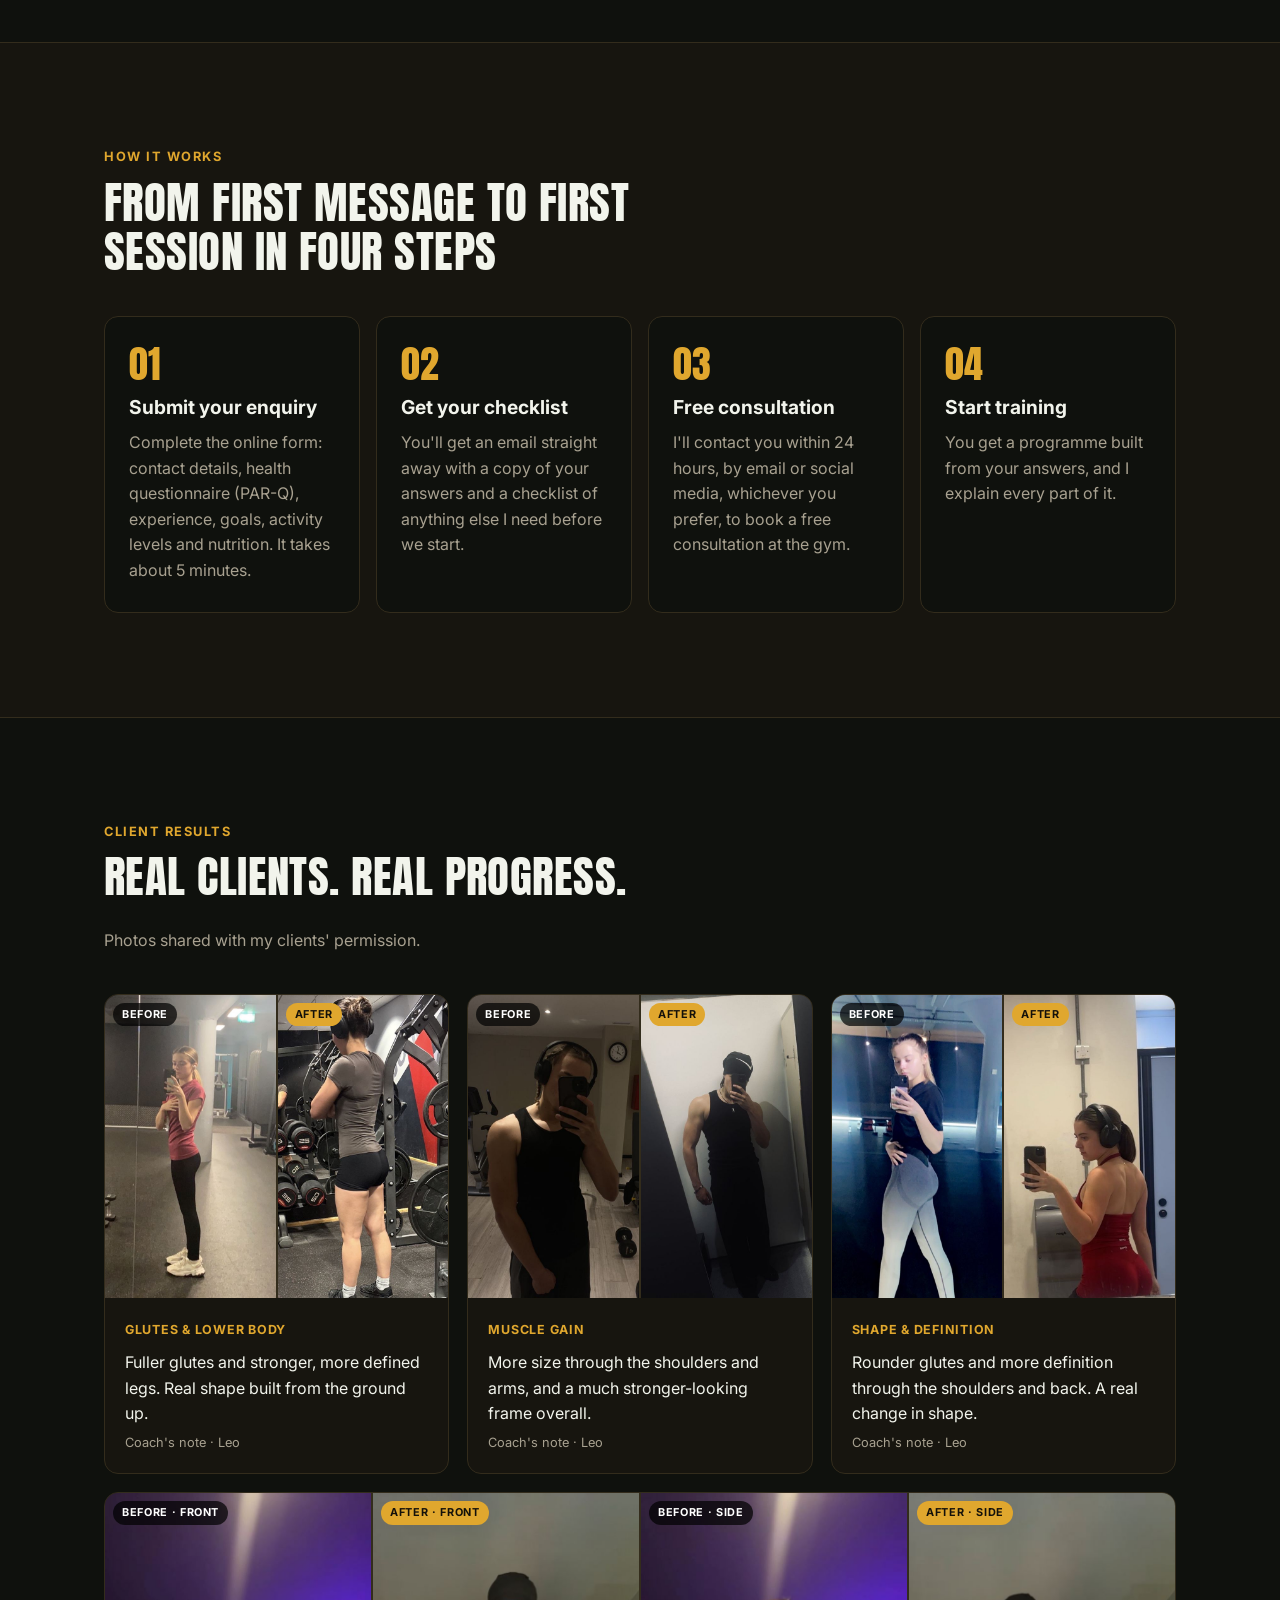
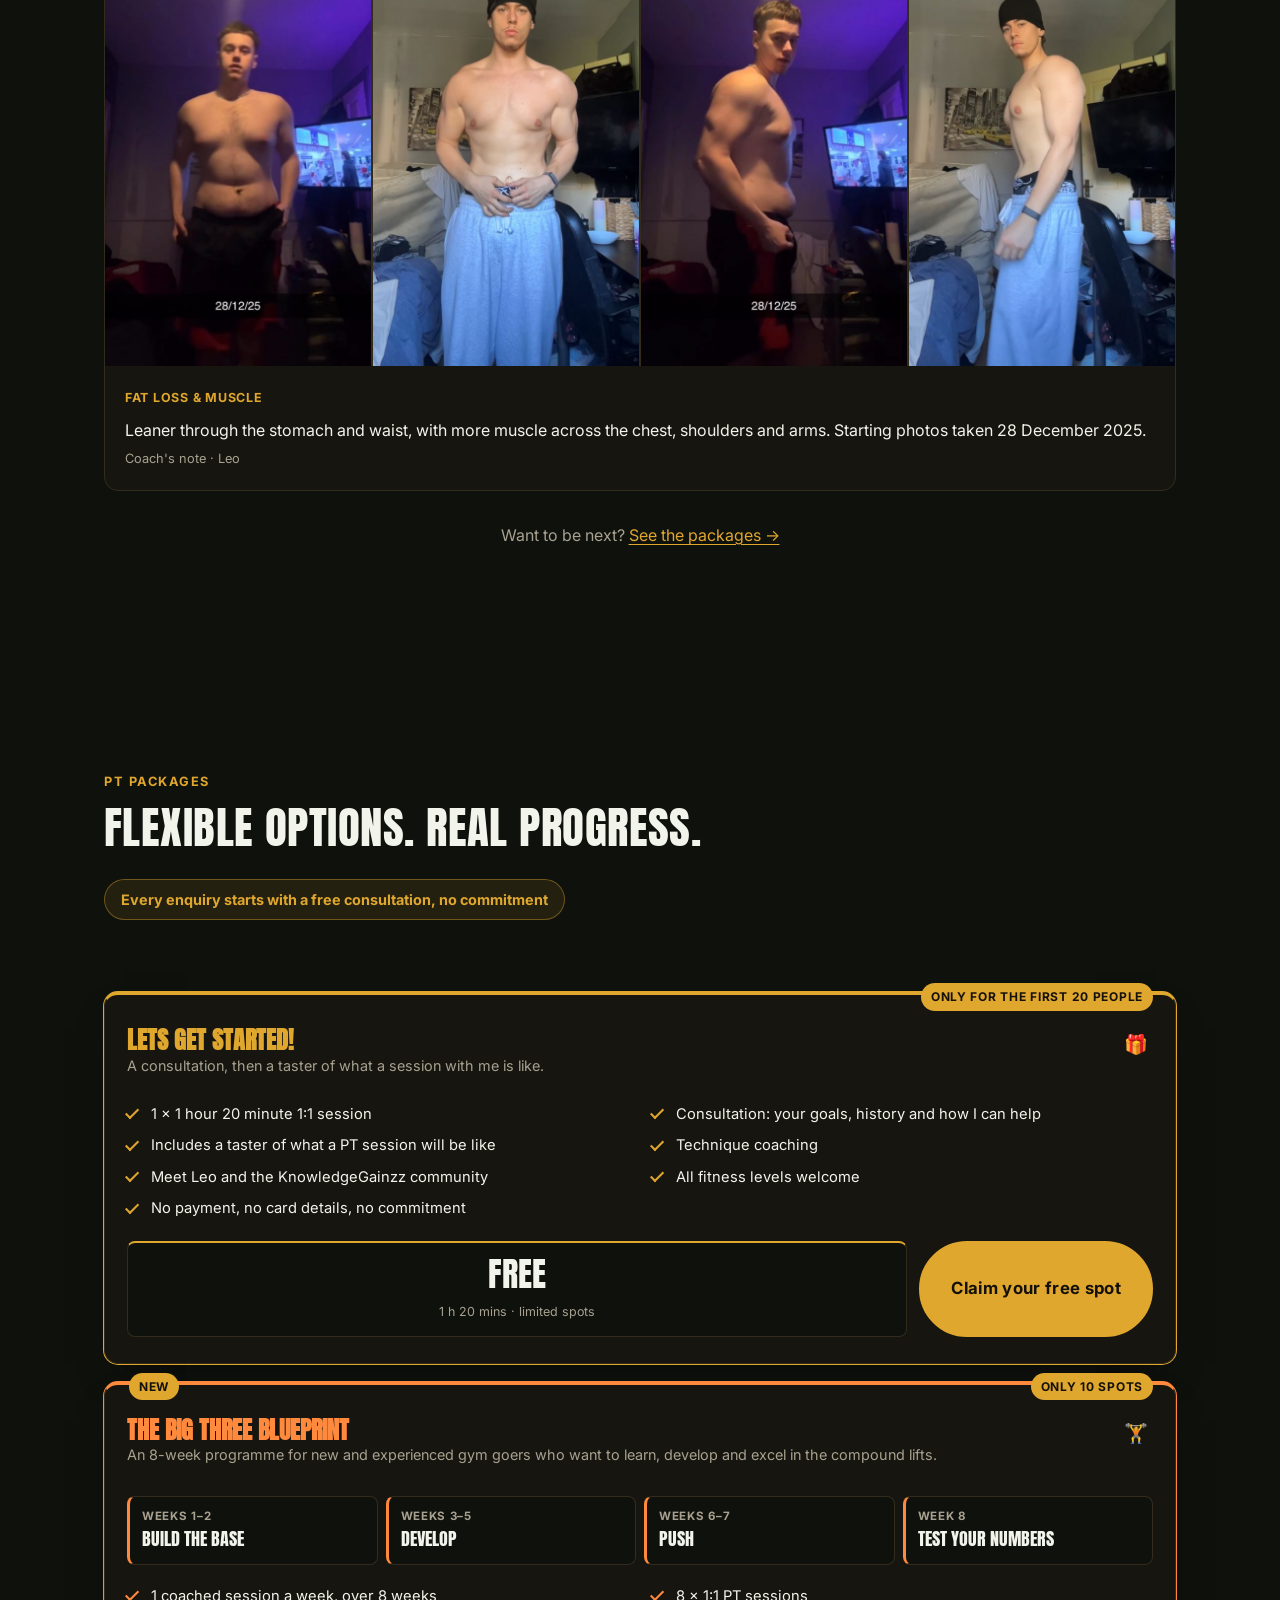
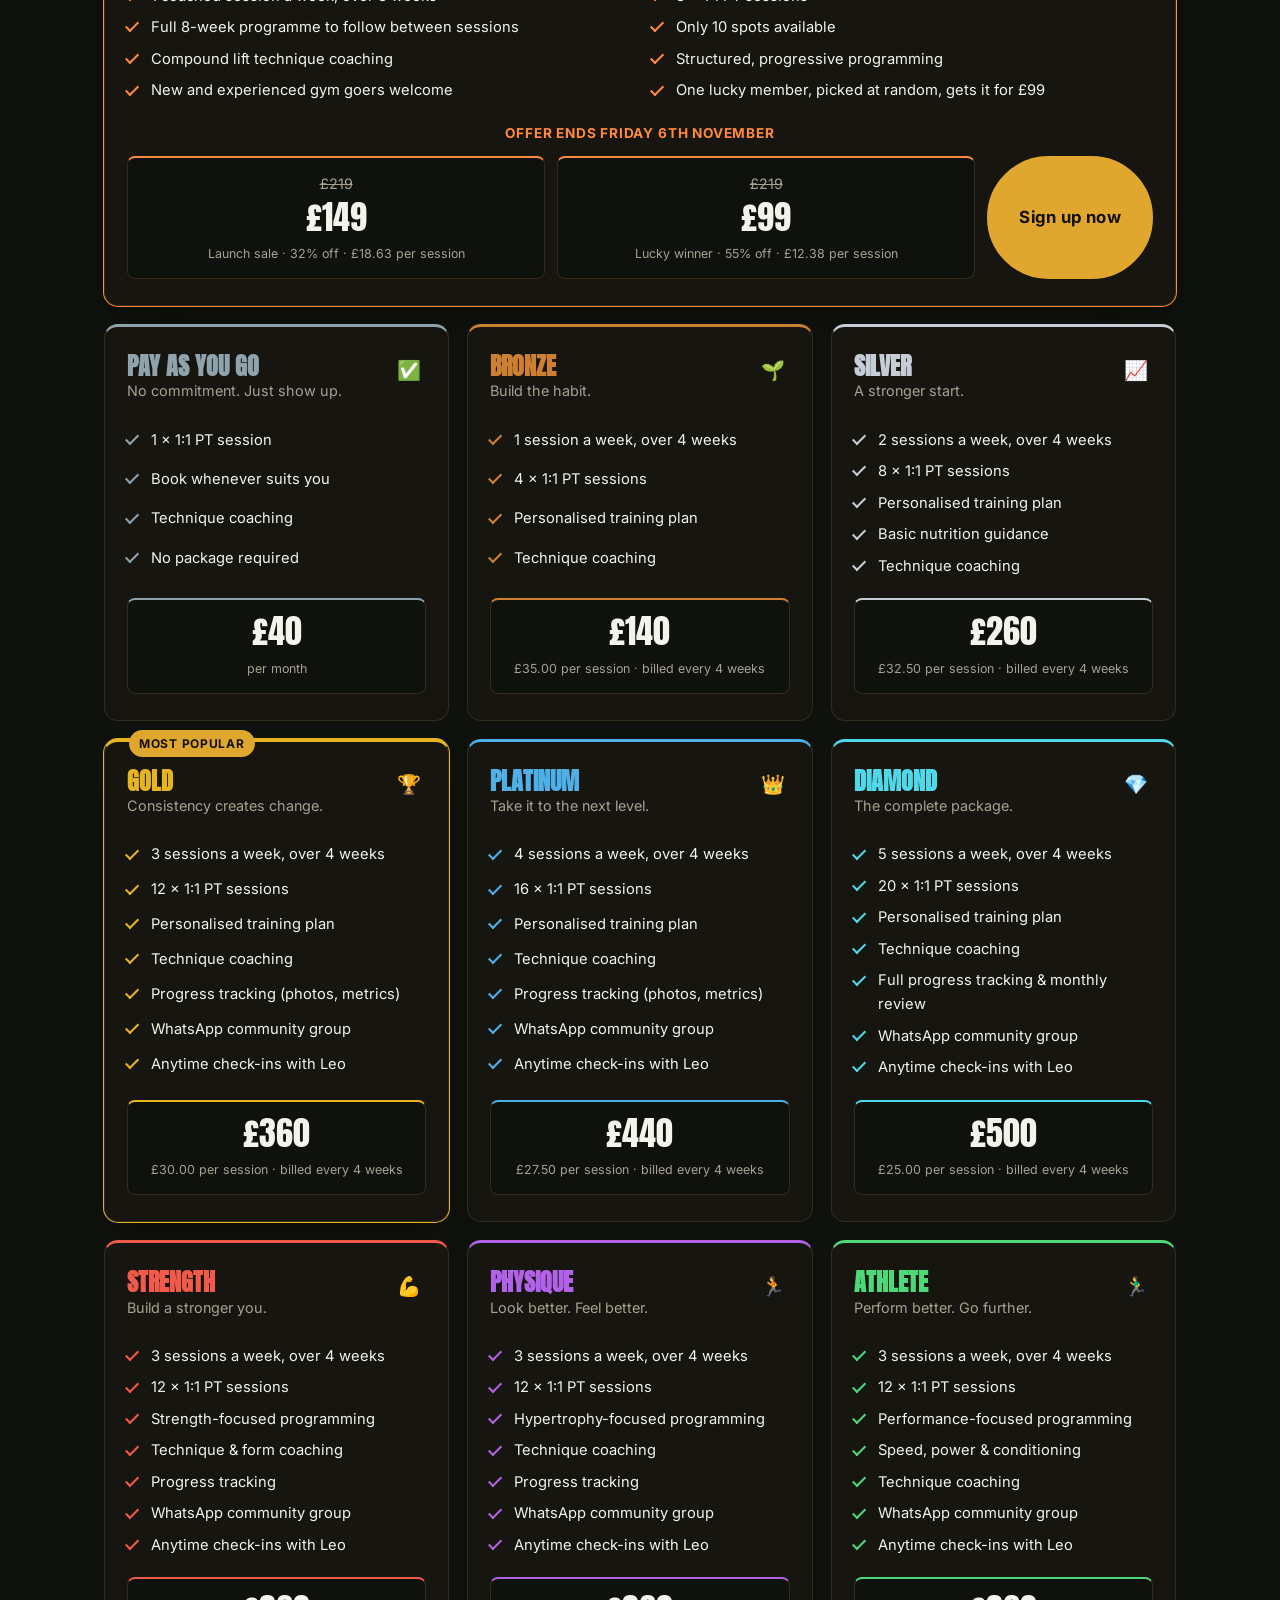
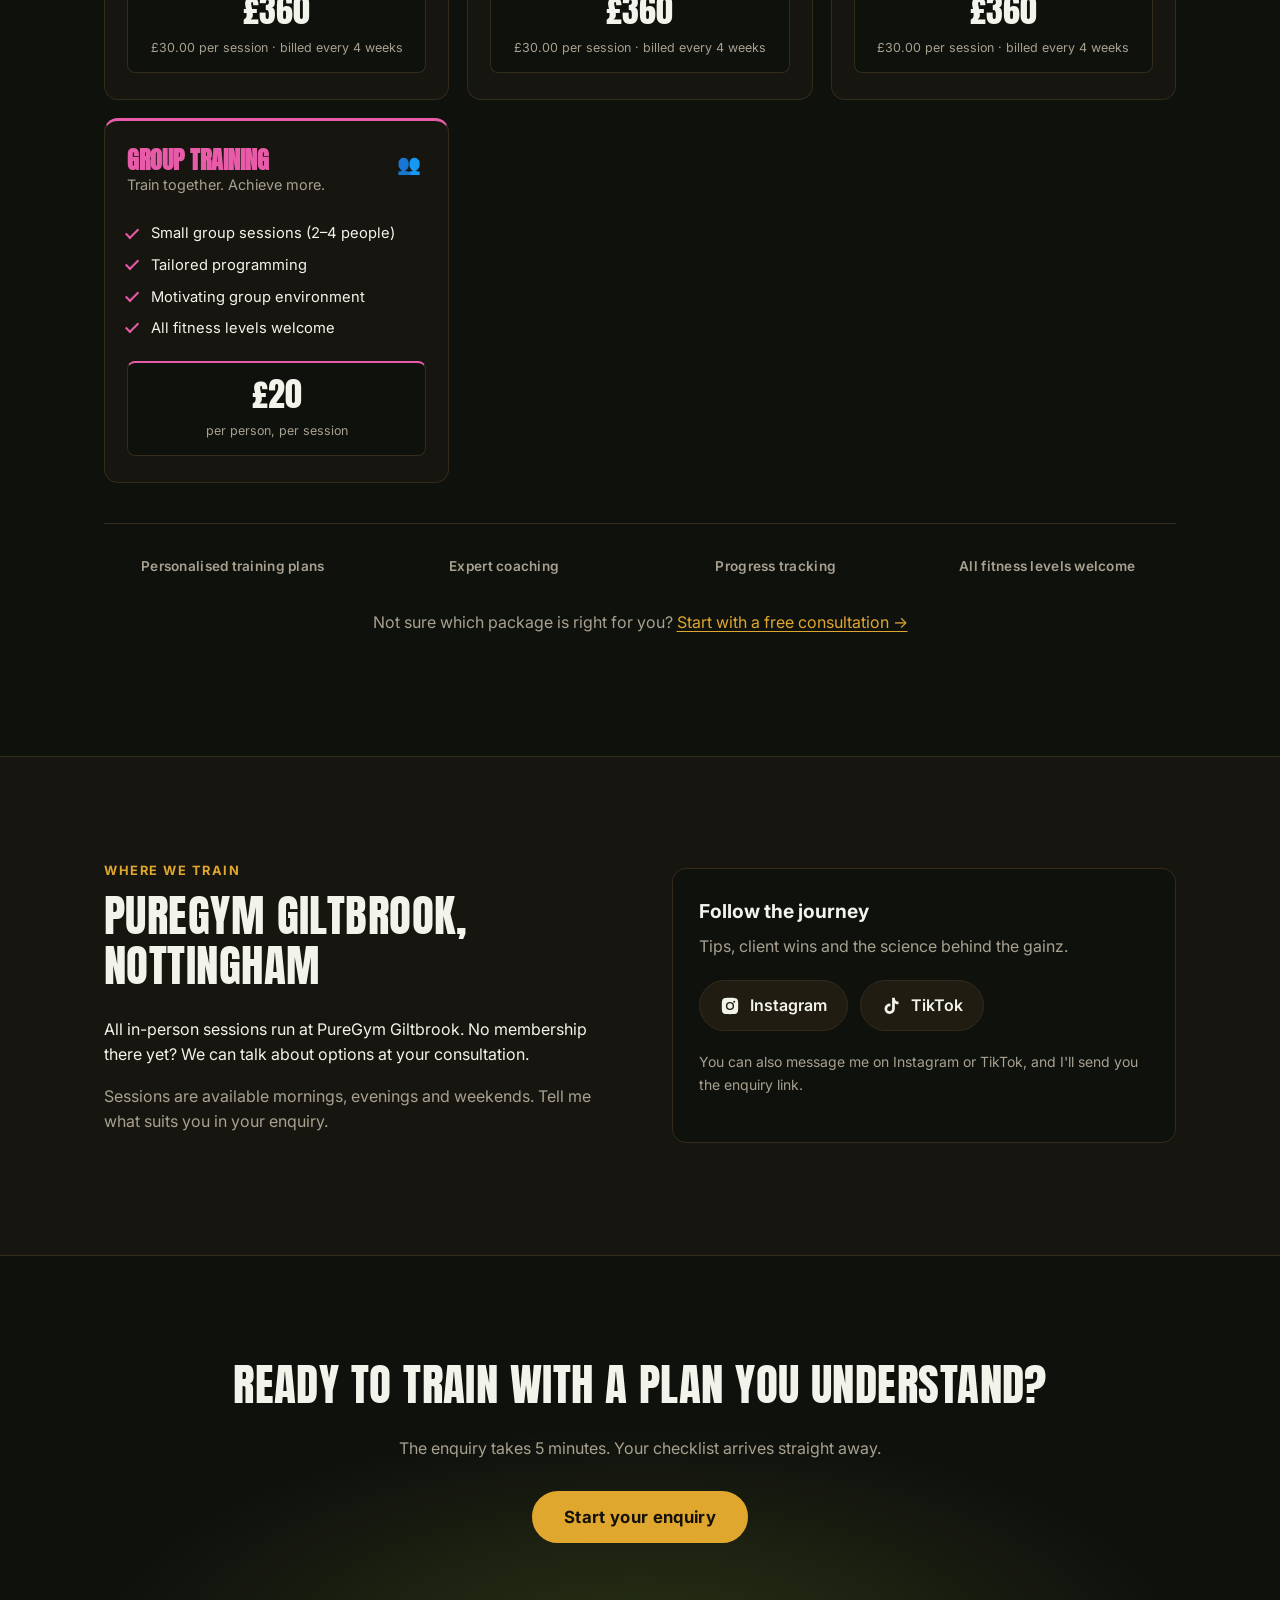
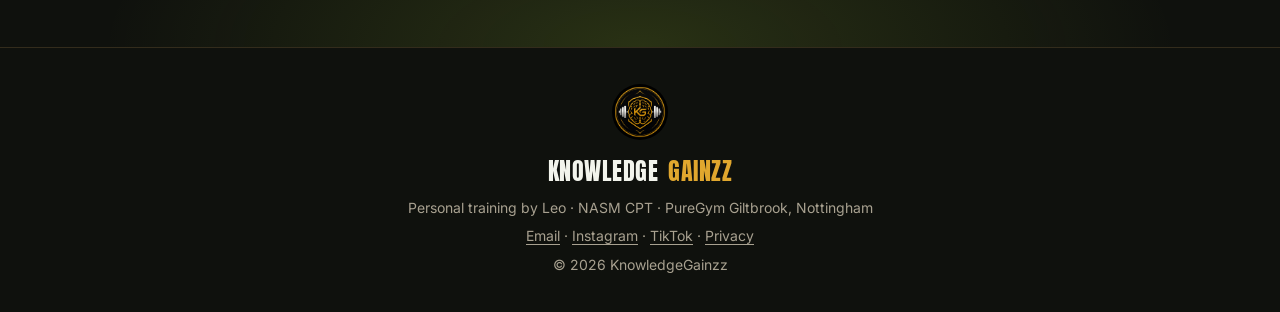
==== commit 4d5786b6: "Launch The Big Three Blueprint Card is now full colour with a Sign up now button, the sign-up form i" ====
--- a/index.html
+++ b/index.html
@@ -208,8 +208,8 @@
             </div>
           </article>
 
-          <article class="price-card tier-blueprint price-card-wide price-card-soon reveal" id="big-three-blueprint" aria-disabled="true">
-            <span class="card-tag card-tag-soon">Coming soon</span>
+          <article class="price-card tier-blueprint price-card-wide price-card-featured reveal" id="big-three-blueprint">
+            <span class="card-tag">New</span>
             <span class="card-tag card-tag-right card-tag-sale">Only 10 spots</span>
             <div class="price-head">
               <div>
@@ -246,7 +246,7 @@
                 <span class="price-amount">&pound;99</span>
                 <span class="price-per">Lucky winner &middot; 55% off &middot; &pound;12.38 per session</span>
               </div>
-              <a class="btn btn-lg btn-disabled" href="enquire.html?bundle=blueprint" aria-disabled="true" tabindex="-1">Coming soon</a>
+              <a class="btn btn-lg" href="enquire.html?bundle=blueprint">Sign up now</a>
             </div>
           </article>
 
